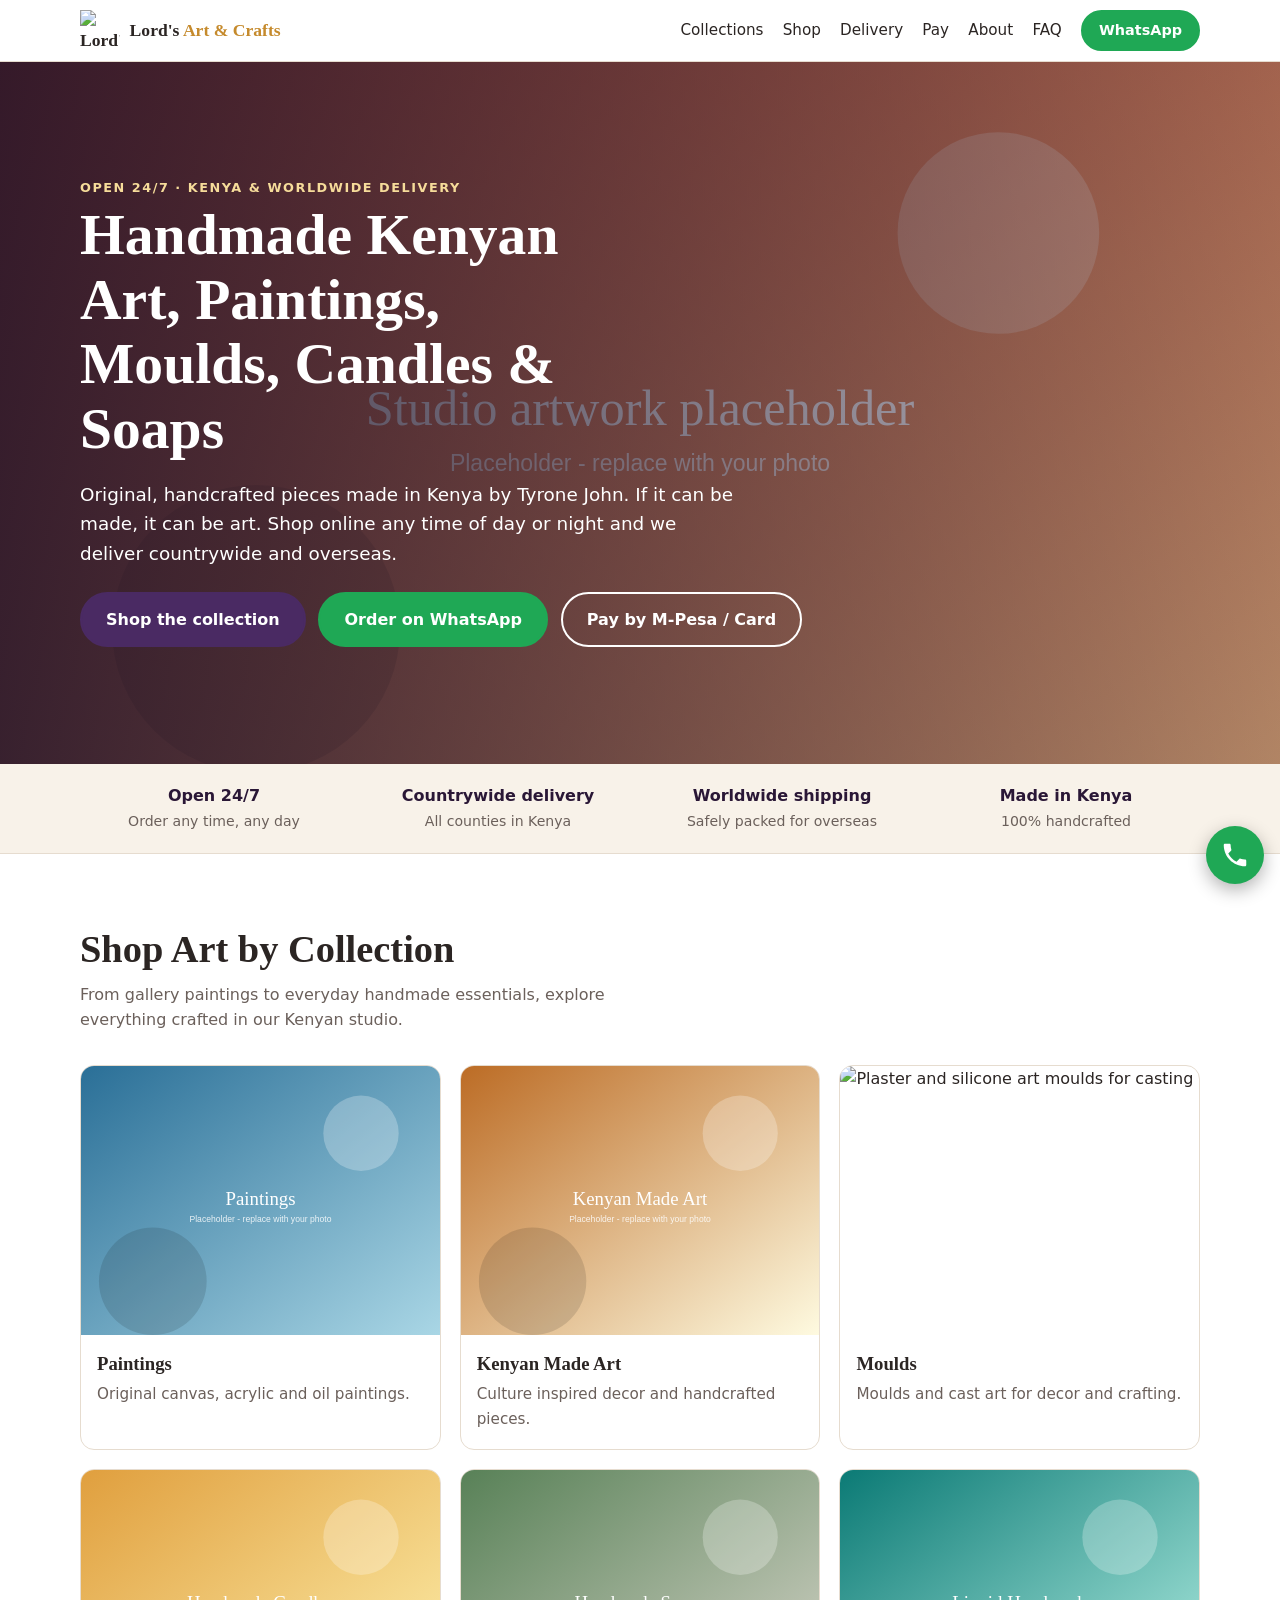
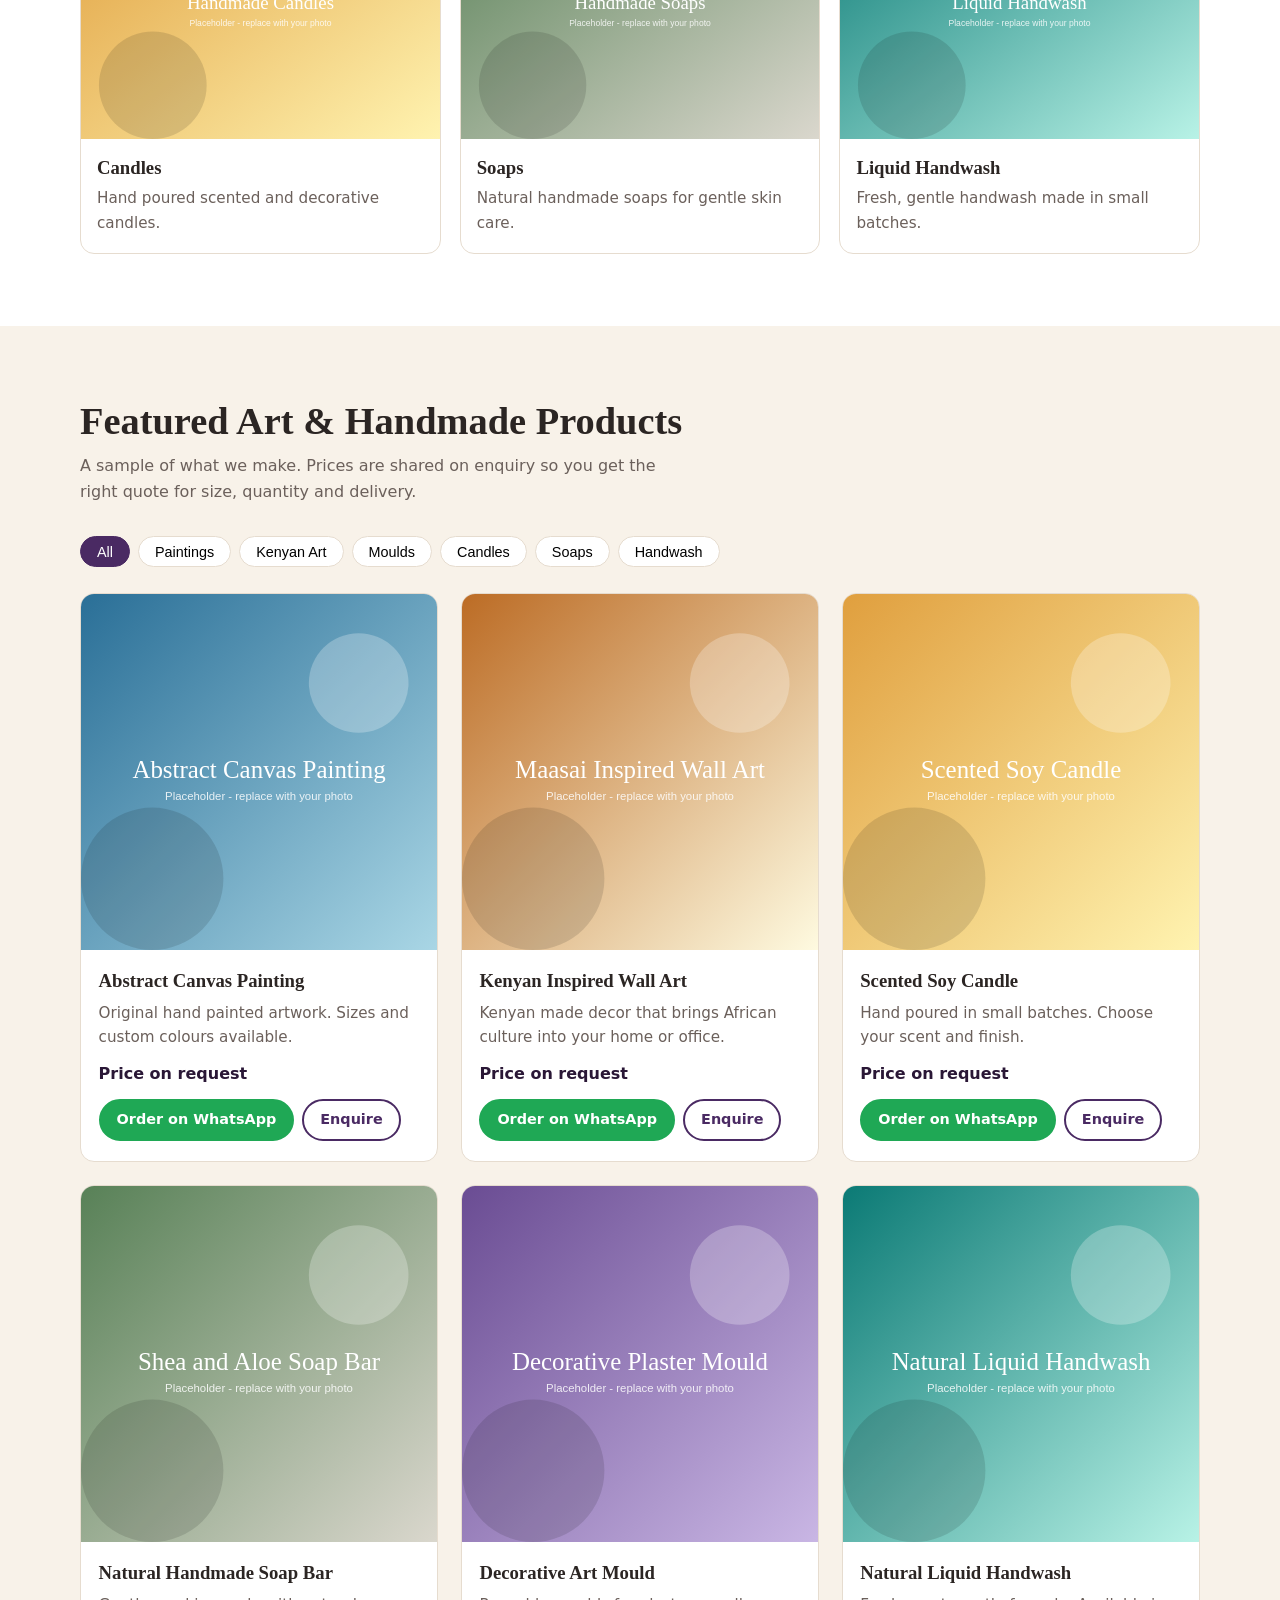
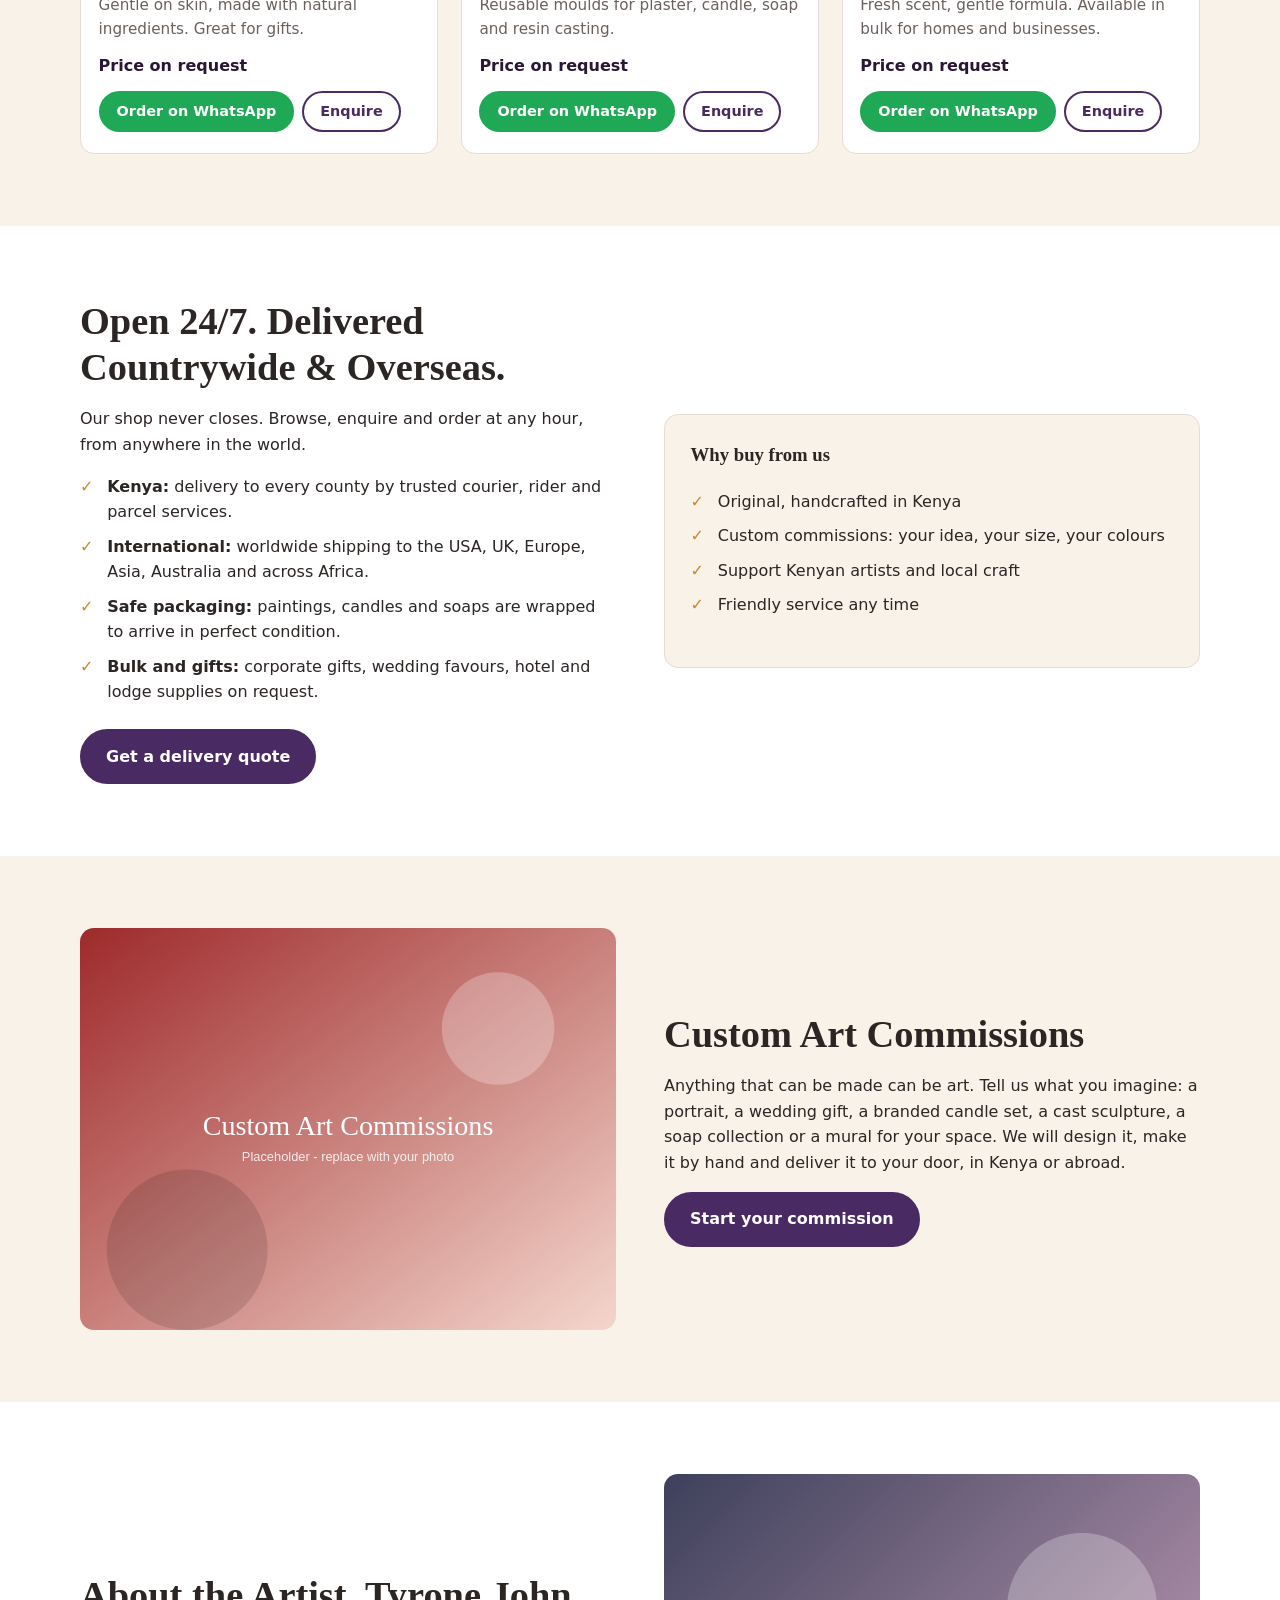
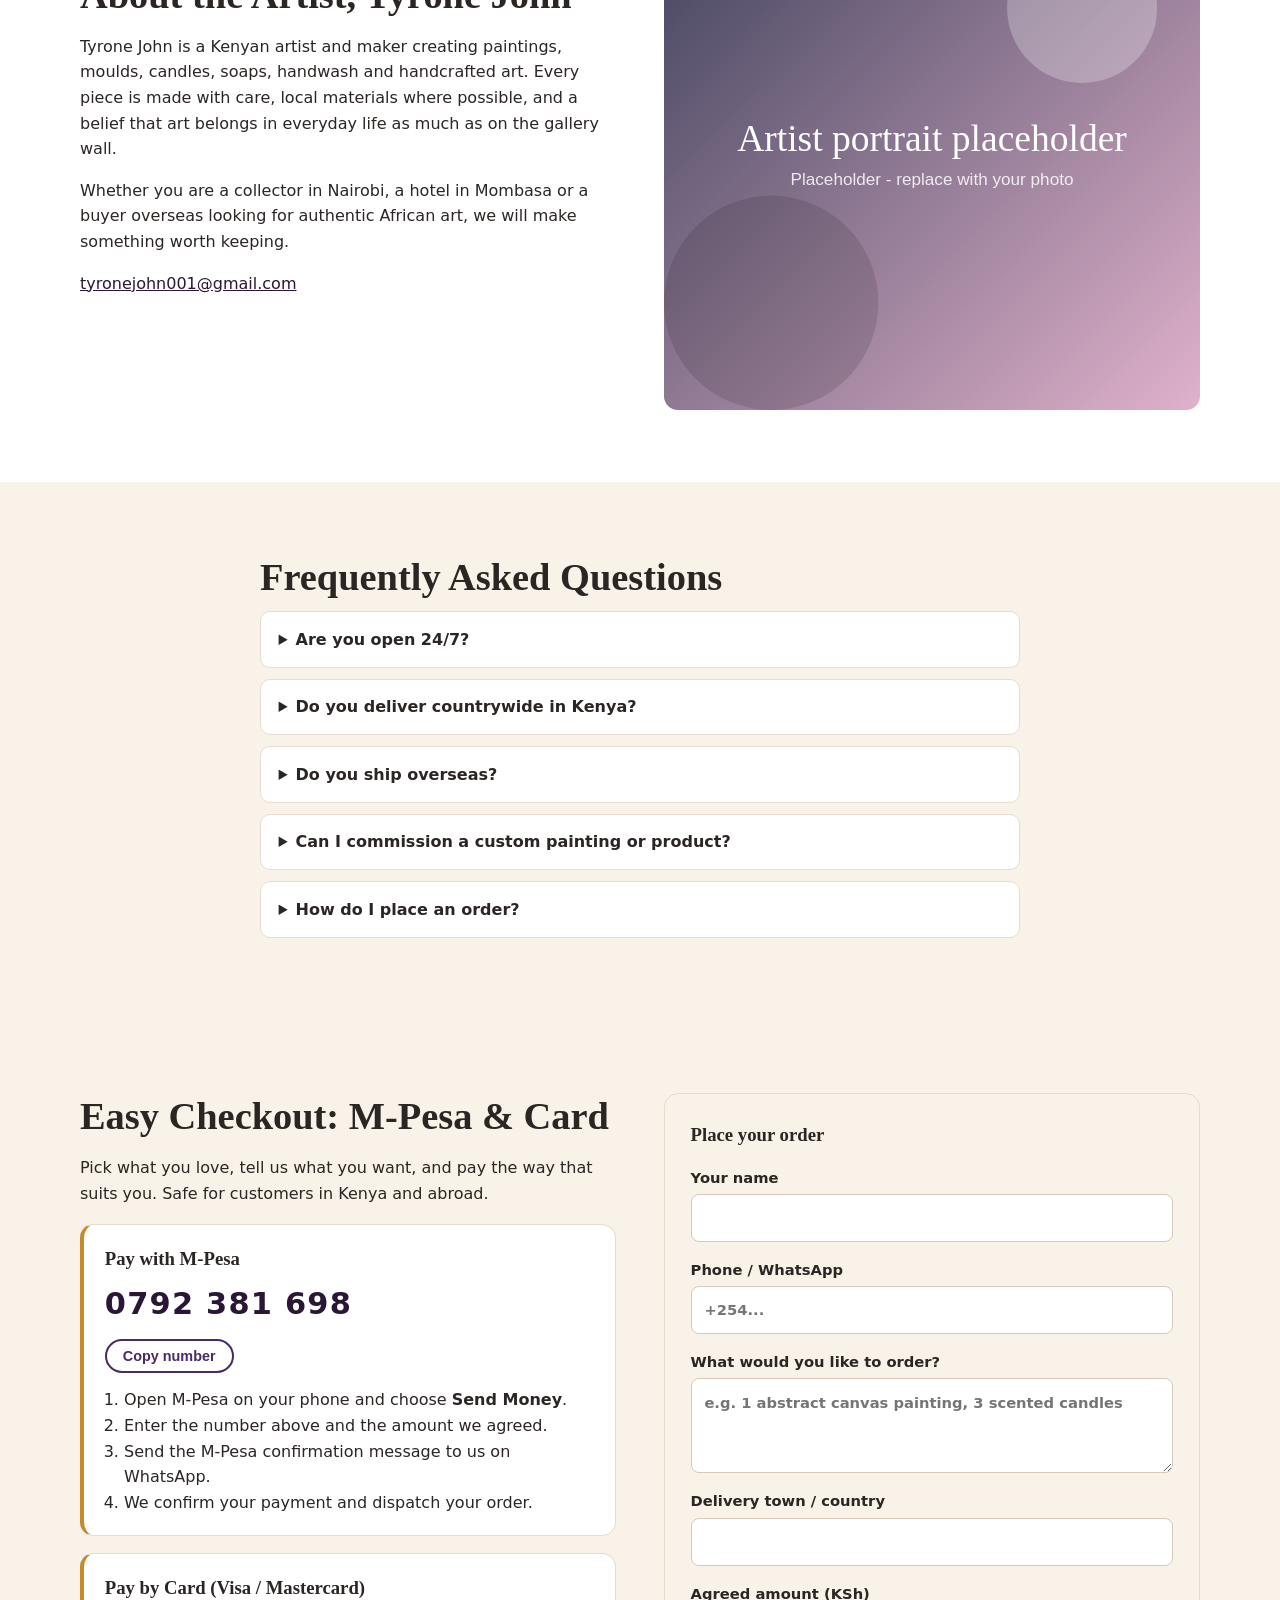
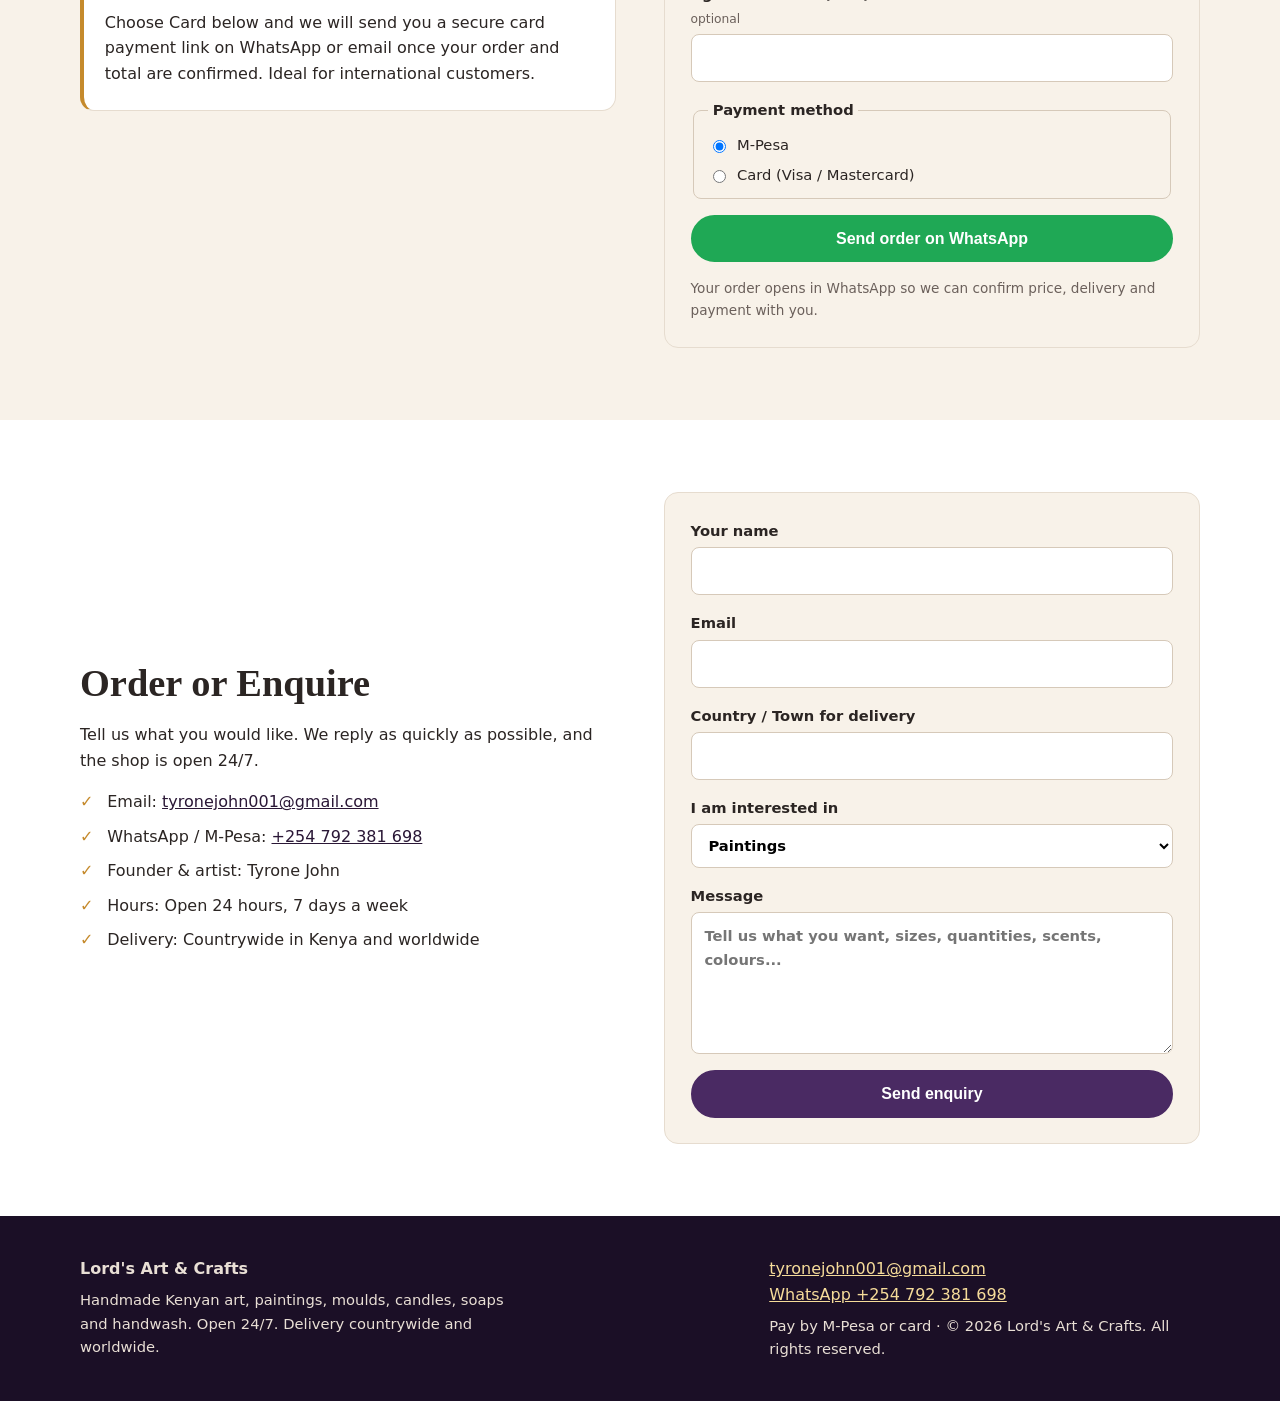
==== lords-art-crafts-website/index.html @ 04953286 "Add files via upload" ====
<!doctype html>
<html lang="en">
<head>
  <meta charset="utf-8">
  <meta name="viewport" content="width=device-width, initial-scale=1">
  <title>Handmade Kenyan Art, Paintings, Candles &amp; Soaps | Lord's Art &amp; Crafts</title>
  <meta name="description" content="Buy original paintings, moulds, handmade candles, natural soaps, liquid handwash and Kenyan made art online. Open 24/7. Pay by M-Pesa or card. Delivery countrywide in Kenya and worldwide. Order on WhatsApp.">
  <meta name="keywords" content="Lord's Art and Crafts, Lords Art Crafts Kenya, pay with M-Pesa art, Kenyan art, buy art online Kenya, handmade paintings Kenya, African art for sale, Kenyan made art, handmade candles Kenya, natural soap Kenya, handmade soap, liquid handwash, plaster moulds, silicone moulds, art gallery Nairobi, custom art commissions, handcrafted gifts, home decor Kenya, ship art worldwide, buy African paintings online, Kenyan crafts, art for sale Nairobi">
  <meta name="author" content="Tyrone John">
  <meta name="robots" content="index, follow, max-image-preview:large">
  <meta name="theme-color" content="#2a1736">
  <link rel="canonical" href="https://lordsartcrafts.netlify.app/">
  <link rel="alternate" hreflang="en" href="https://lordsartcrafts.netlify.app/">
  <link rel="alternate" hreflang="x-default" href="https://lordsartcrafts.netlify.app/">
  <link rel="icon" href="favicon.svg" type="image/svg+xml">
  <link rel="manifest" href="site.webmanifest">

  <meta property="og:type" content="website">
  <meta property="og:site_name" content="Lord's Art &amp; Crafts">
  <meta property="og:title" content="Handmade Kenyan Art, Paintings, Candles &amp; Soaps | Lord's Art &amp; Crafts">
  <meta property="og:description" content="Original paintings, moulds, candles, soaps, handwash and Kenyan made art. Open 24/7, delivering countrywide and overseas.">
  <meta property="og:url" content="https://lordsartcrafts.netlify.app/">
  <meta property="og:image" content="https://lordsartcrafts.netlify.app/images/og-image.jpg">
  <meta property="og:locale" content="en_KE">
  <meta name="twitter:card" content="summary_large_image">
  <meta name="twitter:title" content="Handmade Kenyan Art, Paintings, Candles &amp; Soaps">
  <meta name="twitter:description" content="Original paintings, moulds, candles, soaps and Kenyan made art. Open 24/7. Countrywide and worldwide delivery.">
  <meta name="twitter:image" content="https://lordsartcrafts.netlify.app/images/og-image.jpg">

  <meta name="geo.region" content="KE">
  <meta name="geo.placename" content="Kenya">

  <link rel="stylesheet" href="styles.css">
  <link rel="preload" as="image" href="images/hero.svg">

  <script type="application/ld+json">
  {
    "@context": "https://schema.org",
    "@graph": [
      {
        "@type": "Store",
        "@id": "https://lordsartcrafts.netlify.app/#store",
        "name": "Lord's Art & Crafts",
        "url": "https://lordsartcrafts.netlify.app/",
        "image": "https://lordsartcrafts.netlify.app/images/og-image.jpg",
        "description": "Handmade Kenyan art: original paintings, moulds, candles, soaps, liquid handwash and custom art. Open 24/7 with delivery across Kenya and worldwide.",
        "email": "tyronejohn001@gmail.com",
        "telephone": "+254792381698",
        "logo": "https://lordsartcrafts.netlify.app/logo-icon.svg",
        "paymentAccepted": "M-Pesa, Credit Card, Debit Card",
        "currenciesAccepted": "KES",
        "founder": { "@type": "Person", "name": "Tyrone John" },
        "areaServed": [ { "@type": "Country", "name": "Kenya" }, { "@type": "Place", "name": "Worldwide" } ],
        "address": { "@type": "PostalAddress", "addressCountry": "KE" },
        "openingHoursSpecification": {
          "@type": "OpeningHoursSpecification",
          "dayOfWeek": ["Monday","Tuesday","Wednesday","Thursday","Friday","Saturday","Sunday"],
          "opens": "00:00",
          "closes": "23:59"
        },
        "knowsAbout": ["Paintings", "Kenyan art", "Moulds", "Handmade candles", "Handmade soap", "Liquid handwash"]
      },
      {
        "@type": "WebSite",
        "@id": "https://lordsartcrafts.netlify.app/#website",
        "url": "https://lordsartcrafts.netlify.app/",
        "name": "Lord's Art & Crafts",
        "inLanguage": "en"
      },
      {
        "@type": "ItemList",
        "name": "Featured handmade art and crafts",
        "itemListElement": [
          { "@type": "ListItem", "position": 1, "item": { "@type": "Product", "name": "Abstract Canvas Painting", "image": "https://lordsartcrafts.netlify.app/images/product-1.svg", "description": "Original hand painted canvas artwork made in Kenya." } },
          { "@type": "ListItem", "position": 2, "item": { "@type": "Product", "name": "Kenyan Inspired Wall Art", "image": "https://lordsartcrafts.netlify.app/images/product-2.svg", "description": "Kenyan made decorative wall art celebrating African culture." } },
          { "@type": "ListItem", "position": 3, "item": { "@type": "Product", "name": "Scented Soy Candle", "image": "https://lordsartcrafts.netlify.app/images/product-3.svg", "description": "Hand poured scented candle in a decorative finish." } },
          { "@type": "ListItem", "position": 4, "item": { "@type": "Product", "name": "Natural Handmade Soap Bar", "image": "https://lordsartcrafts.netlify.app/images/product-4.svg", "description": "Gentle handmade soap bar made with natural ingredients." } },
          { "@type": "ListItem", "position": 5, "item": { "@type": "Product", "name": "Decorative Art Mould", "image": "https://lordsartcrafts.netlify.app/images/product-5.svg", "description": "Reusable mould for casting plaster, candles, soap and resin art." } },
          { "@type": "ListItem", "position": 6, "item": { "@type": "Product", "name": "Natural Liquid Handwash", "image": "https://lordsartcrafts.netlify.app/images/product-6.svg", "description": "Gentle handmade liquid handwash with a fresh scent." } }
        ]
      },
      {
        "@type": "FAQPage",
        "mainEntity": [
          { "@type": "Question", "name": "Are you open 24/7?", "acceptedAnswer": { "@type": "Answer", "text": "Yes. You can browse and place an order or enquiry any time of day or night, every day of the week." } },
          { "@type": "Question", "name": "Do you deliver countrywide in Kenya?", "acceptedAnswer": { "@type": "Answer", "text": "Yes. We deliver to every county in Kenya using trusted courier and bus parcel services." } },
          { "@type": "Question", "name": "Do you ship overseas?", "acceptedAnswer": { "@type": "Answer", "text": "Yes. We ship worldwide with careful packaging. Contact us with your country and we will quote shipping." } },
          { "@type": "Question", "name": "Can I commission a custom painting or custom product?", "acceptedAnswer": { "@type": "Answer", "text": "Yes. We accept custom paintings, moulds, candles, soaps and gift sets. Send us your idea through the contact form." } },
          { "@type": "Question", "name": "What payment methods do you accept?", "acceptedAnswer": { "@type": "Answer", "text": "We accept M-Pesa (send money to 0792 381 698) and Visa or Mastercard card payments through a secure payment link we send you after confirming your order." } },
          { "@type": "Question", "name": "How do I place an order?", "acceptedAnswer": { "@type": "Answer", "text": "Use the Enquire button on any product or the contact form, or email us. We confirm availability, price and delivery, then you pay and we ship." } }
        ]
      }
    ]
  }
  </script>
</head>
<body>
  <a class="skip" href="#main">Skip to content</a>

  <header class="site-header">
    <div class="wrap bar">
      <a class="brand" href="#top" aria-label="Lord's Art &amp; Crafts home">
        <img src="logo-icon.svg" width="40" height="40" alt="Lord's Art &amp; Crafts logo">
        <span>Lord's <em>Art &amp; Crafts</em></span>
      </a>
      <button class="menu-btn" id="menuBtn" aria-expanded="false" aria-controls="nav" aria-label="Toggle menu">&#9776;</button>
      <nav id="nav" class="nav" aria-label="Main">
        <a href="#collections">Collections</a>
        <a href="#shop">Shop</a>
        <a href="#delivery">Delivery</a>
        <a href="#checkout">Pay</a>
        <a href="#about">About</a>
        <a href="#faq">FAQ</a>
        <a class="btn small wa" href="https://wa.me/254792381698?text=Hello%20Lord%27s%20Art%20%26%20Crafts%2C%20I%20would%20like%20to%20place%20an%20order." target="_blank" rel="noopener">WhatsApp</a>
      </nav>
    </div>
  </header>

  <main id="main">
    <section class="hero" id="top">
      <img class="hero-img" src="images/hero.svg" width="1600" height="900" alt="Handmade Kenyan paintings, candles and soaps displayed in an art studio" fetchpriority="high">
      <div class="hero-overlay"></div>
      <div class="wrap hero-content">
        <p class="eyebrow">Open 24/7 &middot; Kenya &amp; Worldwide Delivery</p>
        <h1>Handmade Kenyan Art, Paintings, Moulds, Candles &amp; Soaps</h1>
        <p class="lead">Original, handcrafted pieces made in Kenya by Tyrone John. If it can be made, it can be art. Shop online any time of day or night and we deliver countrywide and overseas.</p>
        <div class="cta-row">
          <a class="btn" href="#shop">Shop the collection</a>
          <a class="btn wa" href="https://wa.me/254792381698?text=Hello%20Lord%27s%20Art%20%26%20Crafts%2C%20I%20would%20like%20to%20order%20or%20commission%20some%20art." target="_blank" rel="noopener">Order on WhatsApp</a>
          <a class="btn ghost" href="#checkout">Pay by M-Pesa / Card</a>
        </div>
      </div>
    </section>

    <section class="strip" aria-label="Highlights">
      <div class="wrap strip-grid">
        <div><strong>Open 24/7</strong><span>Order any time, any day</span></div>
        <div><strong>Countrywide delivery</strong><span>All counties in Kenya</span></div>
        <div><strong>Worldwide shipping</strong><span>Safely packed for overseas</span></div>
        <div><strong>Made in Kenya</strong><span>100% handcrafted</span></div>
      </div>
    </section>

    <section class="section" id="collections">
      <div class="wrap">
        <h2>Shop Art by Collection</h2>
        <p class="sub">From gallery paintings to everyday handmade essentials, explore everything crafted in our Kenyan studio.</p>
        <div class="cards">
          <a class="card" href="#shop" data-go="paintings">
            <img src="images/paintings.svg" width="800" height="600" loading="lazy" alt="Original canvas paintings and African art for sale">
            <h3>Paintings</h3><p>Original canvas, acrylic and oil paintings.</p>
          </a>
          <a class="card" href="#shop" data-go="kenyan">
            <img src="images/kenyan-art.svg" width="800" height="600" loading="lazy" alt="Kenyan made art and handcrafted decor">
            <h3>Kenyan Made Art</h3><p>Culture inspired decor and handcrafted pieces.</p>
          </a>
          <a class="card" href="#shop" data-go="moulds">
            <img src="images/moulds.svg" width="800" height="600" loading="lazy" alt="Plaster and silicone art moulds for casting">
            <h3>Moulds</h3><p>Moulds and cast art for decor and crafting.</p>
          </a>
          <a class="card" href="#shop" data-go="candles">
            <img src="images/candles.svg" width="800" height="600" loading="lazy" alt="Handmade scented candles from Kenya">
            <h3>Candles</h3><p>Hand poured scented and decorative candles.</p>
          </a>
          <a class="card" href="#shop" data-go="soaps">
            <img src="images/soaps.svg" width="800" height="600" loading="lazy" alt="Natural handmade soap bars">
            <h3>Soaps</h3><p>Natural handmade soaps for gentle skin care.</p>
          </a>
          <a class="card" href="#shop" data-go="handwash">
            <img src="images/handwash.svg" width="800" height="600" loading="lazy" alt="Handmade liquid handwash in pump bottles">
            <h3>Liquid Handwash</h3><p>Fresh, gentle handwash made in small batches.</p>
          </a>
        </div>
      </div>
    </section>

    <section class="section alt" id="shop">
      <div class="wrap">
        <h2>Featured Art &amp; Handmade Products</h2>
        <p class="sub">A sample of what we make. Prices are shared on enquiry so you get the right quote for size, quantity and delivery.</p>
        <div class="filters" role="group" aria-label="Filter products">
          <button class="chip active" data-filter="all">All</button>
          <button class="chip" data-filter="paintings">Paintings</button>
          <button class="chip" data-filter="kenyan">Kenyan Art</button>
          <button class="chip" data-filter="moulds">Moulds</button>
          <button class="chip" data-filter="candles">Candles</button>
          <button class="chip" data-filter="soaps">Soaps</button>
          <button class="chip" data-filter="handwash">Handwash</button>
        </div>
        <div class="products" id="products">
          <article class="product" data-cat="paintings">
            <img src="images/product-1.svg" width="800" height="800" loading="lazy" alt="Abstract canvas painting handmade in Kenya">
            <div class="pbody"><h3>Abstract Canvas Painting</h3><p>Original hand painted artwork. Sizes and custom colours available.</p><span class="price">Price on request</span>
            <div class="actions"><a class="btn small wa" href="https://wa.me/254792381698?text=Hello%20Lord%27s%20Art%20%26%20Crafts%2C%20I%20would%20like%20to%20order%3A%20Abstract%20Canvas%20Painting.%20Please%20share%20price%20and%20delivery%20details." target="_blank" rel="noopener">Order on WhatsApp</a>
            <a class="btn small outline" href="#contact" data-product="Abstract Canvas Painting">Enquire</a></div></div>
          </article>
          <article class="product" data-cat="kenyan">
            <img src="images/product-2.svg" width="800" height="800" loading="lazy" alt="Kenyan inspired wall art celebrating African culture">
            <div class="pbody"><h3>Kenyan Inspired Wall Art</h3><p>Kenyan made decor that brings African culture into your home or office.</p><span class="price">Price on request</span>
            <div class="actions"><a class="btn small wa" href="https://wa.me/254792381698?text=Hello%20Lord%27s%20Art%20%26%20Crafts%2C%20I%20would%20like%20to%20order%3A%20Kenyan%20Inspired%20Wall%20Art.%20Please%20share%20price%20and%20delivery%20details." target="_blank" rel="noopener">Order on WhatsApp</a>
            <a class="btn small outline" href="#contact" data-product="Kenyan Inspired Wall Art">Enquire</a></div></div>
          </article>
          <article class="product" data-cat="candles">
            <img src="images/product-3.svg" width="800" height="800" loading="lazy" alt="Scented handmade soy candle">
            <div class="pbody"><h3>Scented Soy Candle</h3><p>Hand poured in small batches. Choose your scent and finish.</p><span class="price">Price on request</span>
            <div class="actions"><a class="btn small wa" href="https://wa.me/254792381698?text=Hello%20Lord%27s%20Art%20%26%20Crafts%2C%20I%20would%20like%20to%20order%3A%20Scented%20Soy%20Candle.%20Please%20share%20price%20and%20delivery%20details." target="_blank" rel="noopener">Order on WhatsApp</a>
            <a class="btn small outline" href="#contact" data-product="Scented Soy Candle">Enquire</a></div></div>
          </article>
          <article class="product" data-cat="soaps">
            <img src="images/product-4.svg" width="800" height="800" loading="lazy" alt="Natural shea and aloe handmade soap bar">
            <div class="pbody"><h3>Natural Handmade Soap Bar</h3><p>Gentle on skin, made with natural ingredients. Great for gifts.</p><span class="price">Price on request</span>
            <div class="actions"><a class="btn small wa" href="https://wa.me/254792381698?text=Hello%20Lord%27s%20Art%20%26%20Crafts%2C%20I%20would%20like%20to%20order%3A%20Natural%20Handmade%20Soap%20Bar.%20Please%20share%20price%20and%20delivery%20details." target="_blank" rel="noopener">Order on WhatsApp</a>
            <a class="btn small outline" href="#contact" data-product="Natural Handmade Soap Bar">Enquire</a></div></div>
          </article>
          <article class="product" data-cat="moulds">
            <img src="images/product-5.svg" width="800" height="800" loading="lazy" alt="Decorative art mould for plaster, candles and soap">
            <div class="pbody"><h3>Decorative Art Mould</h3><p>Reusable moulds for plaster, candle, soap and resin casting.</p><span class="price">Price on request</span>
            <div class="actions"><a class="btn small wa" href="https://wa.me/254792381698?text=Hello%20Lord%27s%20Art%20%26%20Crafts%2C%20I%20would%20like%20to%20order%3A%20Decorative%20Art%20Mould.%20Please%20share%20price%20and%20delivery%20details." target="_blank" rel="noopener">Order on WhatsApp</a>
            <a class="btn small outline" href="#contact" data-product="Decorative Art Mould">Enquire</a></div></div>
          </article>
          <article class="product" data-cat="handwash">
            <img src="images/product-6.svg" width="800" height="800" loading="lazy" alt="Natural liquid handwash bottle">
            <div class="pbody"><h3>Natural Liquid Handwash</h3><p>Fresh scent, gentle formula. Available in bulk for homes and businesses.</p><span class="price">Price on request</span>
            <div class="actions"><a class="btn small wa" href="https://wa.me/254792381698?text=Hello%20Lord%27s%20Art%20%26%20Crafts%2C%20I%20would%20like%20to%20order%3A%20Natural%20Liquid%20Handwash.%20Please%20share%20price%20and%20delivery%20details." target="_blank" rel="noopener">Order on WhatsApp</a>
            <a class="btn small outline" href="#contact" data-product="Natural Liquid Handwash">Enquire</a></div></div>
          </article>
        </div>
      </div>
    </section>

    <section class="section" id="delivery">
      <div class="wrap two">
        <div>
          <h2>Open 24/7. Delivered Countrywide &amp; Overseas.</h2>
          <p>Our shop never closes. Browse, enquire and order at any hour, from anywhere in the world.</p>
          <ul class="ticks">
            <li><strong>Kenya:</strong> delivery to every county by trusted courier, rider and parcel services.</li>
            <li><strong>International:</strong> worldwide shipping to the USA, UK, Europe, Asia, Australia and across Africa.</li>
            <li><strong>Safe packaging:</strong> paintings, candles and soaps are wrapped to arrive in perfect condition.</li>
            <li><strong>Bulk and gifts:</strong> corporate gifts, wedding favours, hotel and lodge supplies on request.</li>
          </ul>
          <a class="btn" href="#contact">Get a delivery quote</a>
        </div>
        <div class="panel">
          <h3>Why buy from us</h3>
          <ul class="ticks">
            <li>Original, handcrafted in Kenya</li>
            <li>Custom commissions: your idea, your size, your colours</li>
            <li>Support Kenyan artists and local craft</li>
            <li>Friendly service any time</li>
          </ul>
        </div>
      </div>
    </section>

    <section class="section alt" id="custom">
      <div class="wrap two">
        <img class="rounded" src="images/custom.svg" width="800" height="600" loading="lazy" alt="Custom art commission being painted in a Kenyan art studio">
        <div>
          <h2>Custom Art Commissions</h2>
          <p>Anything that can be made can be art. Tell us what you imagine: a portrait, a wedding gift, a branded candle set, a cast sculpture, a soap collection or a mural for your space. We will design it, make it by hand and deliver it to your door, in Kenya or abroad.</p>
          <a class="btn" href="#contact">Start your commission</a>
        </div>
      </div>
    </section>

    <section class="section" id="about">
      <div class="wrap two">
        <div>
          <h2>About the Artist, Tyrone John</h2>
          <p>Tyrone John is a Kenyan artist and maker creating paintings, moulds, candles, soaps, handwash and handcrafted art. Every piece is made with care, local materials where possible, and a belief that art belongs in everyday life as much as on the gallery wall.</p>
          <p>Whether you are a collector in Nairobi, a hotel in Mombasa or a buyer overseas looking for authentic African art, we will make something worth keeping.</p>
          <p><a href="mailto:tyronejohn001@gmail.com">tyronejohn001@gmail.com</a></p>
        </div>
        <img class="rounded" src="images/about.svg" width="800" height="800" loading="lazy" alt="Kenyan artist Tyrone John in his art studio">
      </div>
    </section>

    <section class="section alt" id="faq">
      <div class="wrap narrow">
        <h2>Frequently Asked Questions</h2>
        <details><summary>Are you open 24/7?</summary><p>Yes. You can browse and send an order or enquiry any time of day or night, every day of the week.</p></details>
        <details><summary>Do you deliver countrywide in Kenya?</summary><p>Yes, we deliver to every county in Kenya using trusted courier and parcel services.</p></details>
        <details><summary>Do you ship overseas?</summary><p>Yes, we ship worldwide with careful packaging. Send us your country and we will quote shipping.</p></details>
        <details><summary>Can I commission a custom painting or product?</summary><p>Absolutely. We accept custom paintings, moulds, candles, soaps and gift sets. Share your idea through the contact form.</p></details>
        <details><summary>How do I place an order?</summary><p>Tap Enquire on any product or use the contact form or email. We confirm availability, price and delivery, then you pay and we ship.</p></details>
      </div>
    </section>

    <section class="section alt" id="checkout">
      <div class="wrap two top">
        <div>
          <h2>Easy Checkout: M-Pesa &amp; Card</h2>
          <p>Pick what you love, tell us what you want, and pay the way that suits you. Safe for customers in Kenya and abroad.</p>
          <div class="pay-box">
            <h3>Pay with M-Pesa</h3>
            <p class="num" id="mpesaNum">0792 381 698</p>
            <button type="button" class="btn small outline" id="copyNum" data-num="0792381698">Copy number</button>
            <ol>
              <li>Open M-Pesa on your phone and choose <strong>Send Money</strong>.</li>
              <li>Enter the number above and the amount we agreed.</li>
              <li>Send the M-Pesa confirmation message to us on WhatsApp.</li>
              <li>We confirm your payment and dispatch your order.</li>
            </ol>
          </div>
          <div class="pay-box">
            <h3>Pay by Card (Visa / Mastercard)</h3>
            <p>Choose Card below and we will send you a secure card payment link on WhatsApp or email once your order and total are confirmed. Ideal for international customers.</p>
          </div>
        </div>
        <form id="checkoutForm" class="form" novalidate>
          <h3>Place your order</h3>
          <label>Your name<input type="text" id="co-name" required autocomplete="name"></label>
          <label>Phone / WhatsApp<input type="tel" id="co-phone" autocomplete="tel" placeholder="+254..."></label>
          <label>What would you like to order?<textarea id="co-items" rows="3" required placeholder="e.g. 1 abstract canvas painting, 3 scented candles"></textarea></label>
          <label>Delivery town / country<input type="text" id="co-loc" required></label>
          <label>Agreed amount (KSh) <small>optional</small><input type="number" id="co-amt" min="0" inputmode="numeric"></label>
          <fieldset>
            <legend>Payment method</legend>
            <label class="radio"><input type="radio" name="pay" value="M-Pesa" checked> M-Pesa</label>
            <label class="radio"><input type="radio" name="pay" value="Card (Visa/Mastercard)"> Card (Visa / Mastercard)</label>
          </fieldset>
          <button class="btn wa" type="submit">Send order on WhatsApp</button>
          <p class="note">Your order opens in WhatsApp so we can confirm price, delivery and payment with you.</p>
        </form>
      </div>
    </section>

    <section class="section" id="contact">
      <div class="wrap two">
        <div>
          <h2>Order or Enquire</h2>
          <p>Tell us what you would like. We reply as quickly as possible, and the shop is open 24/7.</p>
          <ul class="ticks">
            <li>Email: <a href="mailto:tyronejohn001@gmail.com">tyronejohn001@gmail.com</a></li>
            <li>WhatsApp / M-Pesa: <a href="https://wa.me/254792381698?text=Hello%20Lord%27s%20Art%20%26%20Crafts" target="_blank" rel="noopener">+254 792 381 698</a></li>
            <li>Founder &amp; artist: Tyrone John</li>
            <li>Hours: Open 24 hours, 7 days a week</li>
            <li>Delivery: Countrywide in Kenya and worldwide</li>
          </ul>
        </div>
        <form name="contact" method="POST" action="/thank-you.html" data-netlify="true" netlify-honeypot="bot-field" class="form">
          <input type="hidden" name="form-name" value="contact">
          <p class="hidden"><label>Do not fill this out: <input name="bot-field"></label></p>
          <label>Your name<input type="text" name="name" required autocomplete="name"></label>
          <label>Email<input type="email" name="email" required autocomplete="email"></label>
          <label>Country / Town for delivery<input type="text" name="location" autocomplete="country-name"></label>
          <label>I am interested in
            <select name="interest" id="interest">
              <option>Paintings</option>
              <option>Kenyan Made Art</option>
              <option>Moulds</option>
              <option>Candles</option>
              <option>Soaps</option>
              <option>Liquid Handwash</option>
              <option>Custom commission</option>
              <option>Bulk / wholesale order</option>
            </select>
          </label>
          <label>Message<textarea name="message" id="message" rows="5" required placeholder="Tell us what you want, sizes, quantities, scents, colours..."></textarea></label>
          <button class="btn" type="submit">Send enquiry</button>
        </form>
      </div>
    </section>
  </main>

  <footer class="site-footer">
    <div class="wrap foot">
      <div>
        <strong>Lord's Art &amp; Crafts</strong>
        <p>Handmade Kenyan art, paintings, moulds, candles, soaps and handwash. Open 24/7. Delivery countrywide and worldwide.</p>
      </div>
      <div>
        <a href="mailto:tyronejohn001@gmail.com">tyronejohn001@gmail.com</a><br><a href="https://wa.me/254792381698?text=Hello%20Lord%27s%20Art%20%26%20Crafts" target="_blank" rel="noopener">WhatsApp +254 792 381 698</a>
        <p>Pay by M-Pesa or card &middot; &copy; <span id="year">2026</span> Lord's Art &amp; Crafts. All rights reserved.</p>
      </div>
    </div>
  </footer>

  <a class="wa-float" href="https://wa.me/254792381698?text=Hello%20Lord%27s%20Art%20%26%20Crafts%2C%20I%20need%20help%20with%20an%20order." target="_blank" rel="noopener" aria-label="Chat with us on WhatsApp">
    <svg viewBox="0 0 24 24" width="30" height="30" aria-hidden="true"><path fill="#fff" d="M6.62 10.79c1.44 2.83 3.76 5.14 6.59 6.59l2.2-2.2c.27-.27.67-.36 1.02-.24 1.12.37 2.33.57 3.57.57.55 0 1 .45 1 1V20c0 .55-.45 1-1 1-9.39 0-17-7.61-17-17 0-.55.45-1 1-1h3.5c.55 0 1 .45 1 1 0 1.25.2 2.45.57 3.57.11.35.03.74-.25 1.02l-2.2 2.2z"/></svg>
  </a>

  <script src="script.js" defer></script>
</body>
</html>
---- lords-art-crafts-website/styles.css ----
:root{
  --clay:#4a2a63; --clay-dark:#2a1736; --gold:#c58a2c; --sand:#f8f2e9; --ink:#2b2523; --muted:#6b605b;
  --white:#fff; --line:#e6dccf; --radius:14px;
  --serif:Georgia,"Times New Roman",serif; --sans:system-ui,-apple-system,"Segoe UI",Roboto,Arial,sans-serif;
}
*{box-sizing:border-box}
html{scroll-behavior:smooth}
body{margin:0;font-family:var(--sans);color:var(--ink);background:var(--white);line-height:1.6}
img{max-width:100%;height:auto;display:block}
a{color:var(--clay-dark)}
.wrap{width:min(1120px,100% - 2rem);margin-inline:auto}
.narrow{width:min(760px,100% - 2rem)}
.hidden{display:none}
.skip{position:absolute;left:-999px;top:0;background:var(--ink);color:#fff;padding:.5rem 1rem;z-index:100}
.skip:focus{left:0}

.site-header{position:sticky;top:0;z-index:50;background:rgba(255,255,255,.95);backdrop-filter:blur(6px);border-bottom:1px solid var(--line)}
.bar{display:flex;align-items:center;justify-content:space-between;padding:.6rem 0}
.brand{display:flex;align-items:center;gap:.6rem;text-decoration:none;color:var(--ink);font-family:var(--serif);font-weight:700;font-size:1.1rem}
.brand em{font-style:normal;color:var(--gold)}
.nav{display:flex;align-items:center;gap:1.2rem}
.nav a{text-decoration:none;color:var(--ink);font-size:.95rem}
.nav a:hover{color:var(--clay)}
.menu-btn{display:none;background:none;border:1px solid var(--line);border-radius:8px;font-size:1.4rem;padding:.2rem .6rem;cursor:pointer}

.btn{display:inline-block;background:var(--clay);color:#fff!important;text-decoration:none;border:2px solid var(--clay);padding:.8rem 1.5rem;border-radius:999px;font-weight:600;cursor:pointer;font-size:1rem;transition:.2s}
.btn:hover{background:var(--clay-dark);border-color:var(--clay-dark)}
.btn.small{padding:.45rem 1rem;font-size:.9rem}
.btn.ghost{background:transparent;border-color:#fff}
.btn.ghost:hover{background:#fff;color:var(--clay-dark)!important}

.hero{position:relative;min-height:78vh;display:flex;align-items:center;color:#fff;overflow:hidden}
.hero-img{position:absolute;inset:0;width:100%;height:100%;object-fit:cover}
.hero-overlay{position:absolute;inset:0;background:linear-gradient(90deg,rgba(27,15,38,.85),rgba(27,15,38,.3))}
.hero-content{position:relative;padding:4rem 0}
.hero h1{font-family:var(--serif);font-size:clamp(2rem,5vw,3.6rem);line-height:1.12;margin:.3rem 0 1rem;max-width:18ch}
.lead{font-size:1.15rem;max-width:56ch}
.eyebrow{text-transform:uppercase;letter-spacing:.12em;font-size:.8rem;font-weight:700;color:#f6dc9a;margin:0}
.cta-row{display:flex;gap:.8rem;flex-wrap:wrap;margin-top:1.5rem}

.strip{background:var(--sand);border-bottom:1px solid var(--line)}
.strip-grid{display:grid;grid-template-columns:repeat(4,1fr);gap:1rem;padding:1.2rem 0;text-align:center}
.strip strong{display:block;color:var(--clay-dark)}
.strip span{font-size:.88rem;color:var(--muted)}

.section{padding:4.5rem 0}
.section.alt{background:var(--sand)}
h2{font-family:var(--serif);font-size:clamp(1.6rem,3.4vw,2.4rem);line-height:1.2;margin:0 0 .6rem}
.sub{color:var(--muted);max-width:60ch;margin:0 0 2rem}

.cards{display:grid;grid-template-columns:repeat(3,1fr);gap:1.2rem}
.card{background:#fff;border:1px solid var(--line);border-radius:var(--radius);overflow:hidden;text-decoration:none;color:var(--ink);transition:.2s}
.card:hover{transform:translateY(-4px);box-shadow:0 12px 28px rgba(0,0,0,.1)}
.card img{width:100%;aspect-ratio:4/3;object-fit:cover}
.card h3{margin:.9rem 1rem .2rem;font-family:var(--serif)}
.card p{margin:0 1rem 1.1rem;color:var(--muted);font-size:.95rem}

.filters{display:flex;flex-wrap:wrap;gap:.5rem;margin-bottom:1.6rem}
.chip{border:1px solid var(--line);background:#fff;padding:.4rem 1rem;border-radius:999px;cursor:pointer;font-size:.9rem}
.chip.active,.chip:hover{background:var(--clay);color:#fff;border-color:var(--clay)}
.products{display:grid;grid-template-columns:repeat(3,1fr);gap:1.4rem}
.product{background:#fff;border-radius:var(--radius);overflow:hidden;border:1px solid var(--line)}
.product.is-hidden{display:none}
.product img{width:100%;aspect-ratio:1/1;object-fit:cover}
.pbody{padding:1rem 1.1rem 1.3rem}
.pbody h3{margin:0 0 .3rem;font-family:var(--serif)}
.pbody p{margin:0 0 .7rem;color:var(--muted);font-size:.95rem}
.price{display:block;font-weight:700;margin-bottom:.8rem;color:var(--clay-dark)}

.two{display:grid;grid-template-columns:1fr 1fr;gap:3rem;align-items:center}
.rounded{border-radius:var(--radius);width:100%}
.ticks{list-style:none;padding:0;margin:1rem 0 1.5rem}
.ticks li{padding-left:1.7rem;position:relative;margin:.55rem 0}
.ticks li::before{content:"\2713";position:absolute;left:0;color:var(--gold);font-weight:700}
.panel{background:var(--sand);border:1px solid var(--line);border-radius:var(--radius);padding:1.6rem}
.panel h3{margin-top:0;font-family:var(--serif)}

details{background:#fff;border:1px solid var(--line);border-radius:10px;padding:.9rem 1.1rem;margin:.7rem 0}
summary{cursor:pointer;font-weight:600}
details p{margin:.6rem 0 0;color:var(--muted)}

.form{display:grid;gap:1rem;background:var(--sand);border:1px solid var(--line);padding:1.6rem;border-radius:var(--radius)}
.form label{display:grid;gap:.3rem;font-weight:600;font-size:.92rem}
.form input,.form select,.form textarea{font:inherit;padding:.7rem .8rem;border:1px solid #d6c9b9;border-radius:8px;background:#fff}
.form input:focus,.form select:focus,.form textarea:focus{outline:2px solid var(--clay);border-color:var(--clay)}

.site-footer{background:#1b0f26;color:#e9dfd5;padding:2.5rem 0}
.site-footer a{color:#f6dc9a}
.foot{display:flex;justify-content:space-between;gap:2rem;flex-wrap:wrap}
.foot p{margin:.4rem 0 0;max-width:46ch;font-size:.92rem}

@media (max-width:860px){
  .menu-btn{display:block}
  .nav{display:none;position:absolute;left:0;right:0;top:100%;background:#fff;flex-direction:column;align-items:flex-start;padding:1rem;border-bottom:1px solid var(--line)}
  .nav.open{display:flex}
  .strip-grid{grid-template-columns:repeat(2,1fr)}
  .cards,.products{grid-template-columns:repeat(2,1fr)}
  .two{grid-template-columns:1fr;gap:1.8rem}
}
@media (max-width:540px){
  .cards,.products{grid-template-columns:1fr}
  .section{padding:3rem 0}
}
@media (prefers-reduced-motion:reduce){html{scroll-behavior:auto}.card,.btn{transition:none}}

/* WhatsApp, checkout, payments */
.btn.wa{background:#1fa855;border-color:#1fa855}
.btn.wa:hover{background:#178a45;border-color:#178a45}
.btn.outline{background:transparent;color:var(--clay)!important;border-color:var(--clay)}
.btn.outline:hover{background:var(--clay);color:#fff!important}
.actions{display:flex;gap:.5rem;flex-wrap:wrap}
.two.top{align-items:start}
.pay-box{background:#fff;border:1px solid var(--line);border-left:4px solid var(--gold);border-radius:var(--radius);padding:1.2rem 1.3rem;margin:1.1rem 0}
.pay-box h3{margin:0 0 .4rem;font-family:var(--serif)}
.pay-box p{margin:.3rem 0}
.pay-box .num{font-size:1.9rem;font-weight:800;letter-spacing:.04em;color:var(--clay-dark);margin:.2rem 0 .6rem}
.pay-box ol{padding-left:1.2rem;margin:.9rem 0 0}
.form h3{margin:0;font-family:var(--serif)}
.form fieldset{border:1px solid #d6c9b9;border-radius:8px;padding:.7rem .9rem;display:grid;gap:.4rem}
.form legend{font-weight:600;font-size:.92rem;padding:0 .3rem}
.form .radio{display:flex;align-items:center;gap:.5rem;font-weight:500}
.form .radio input{width:auto}
.form small{font-weight:400;color:var(--muted)}
.note{margin:0;font-size:.85rem;color:var(--muted)}
.wa-float{position:fixed;right:1rem;bottom:1rem;z-index:60;width:58px;height:58px;border-radius:50%;background:#1fa855;display:grid;place-items:center;box-shadow:0 6px 18px rgba(0,0,0,.3)}
.wa-float:hover{background:#178a45}
@media (max-width:860px){.nav .btn.small{width:100%;text-align:center}}
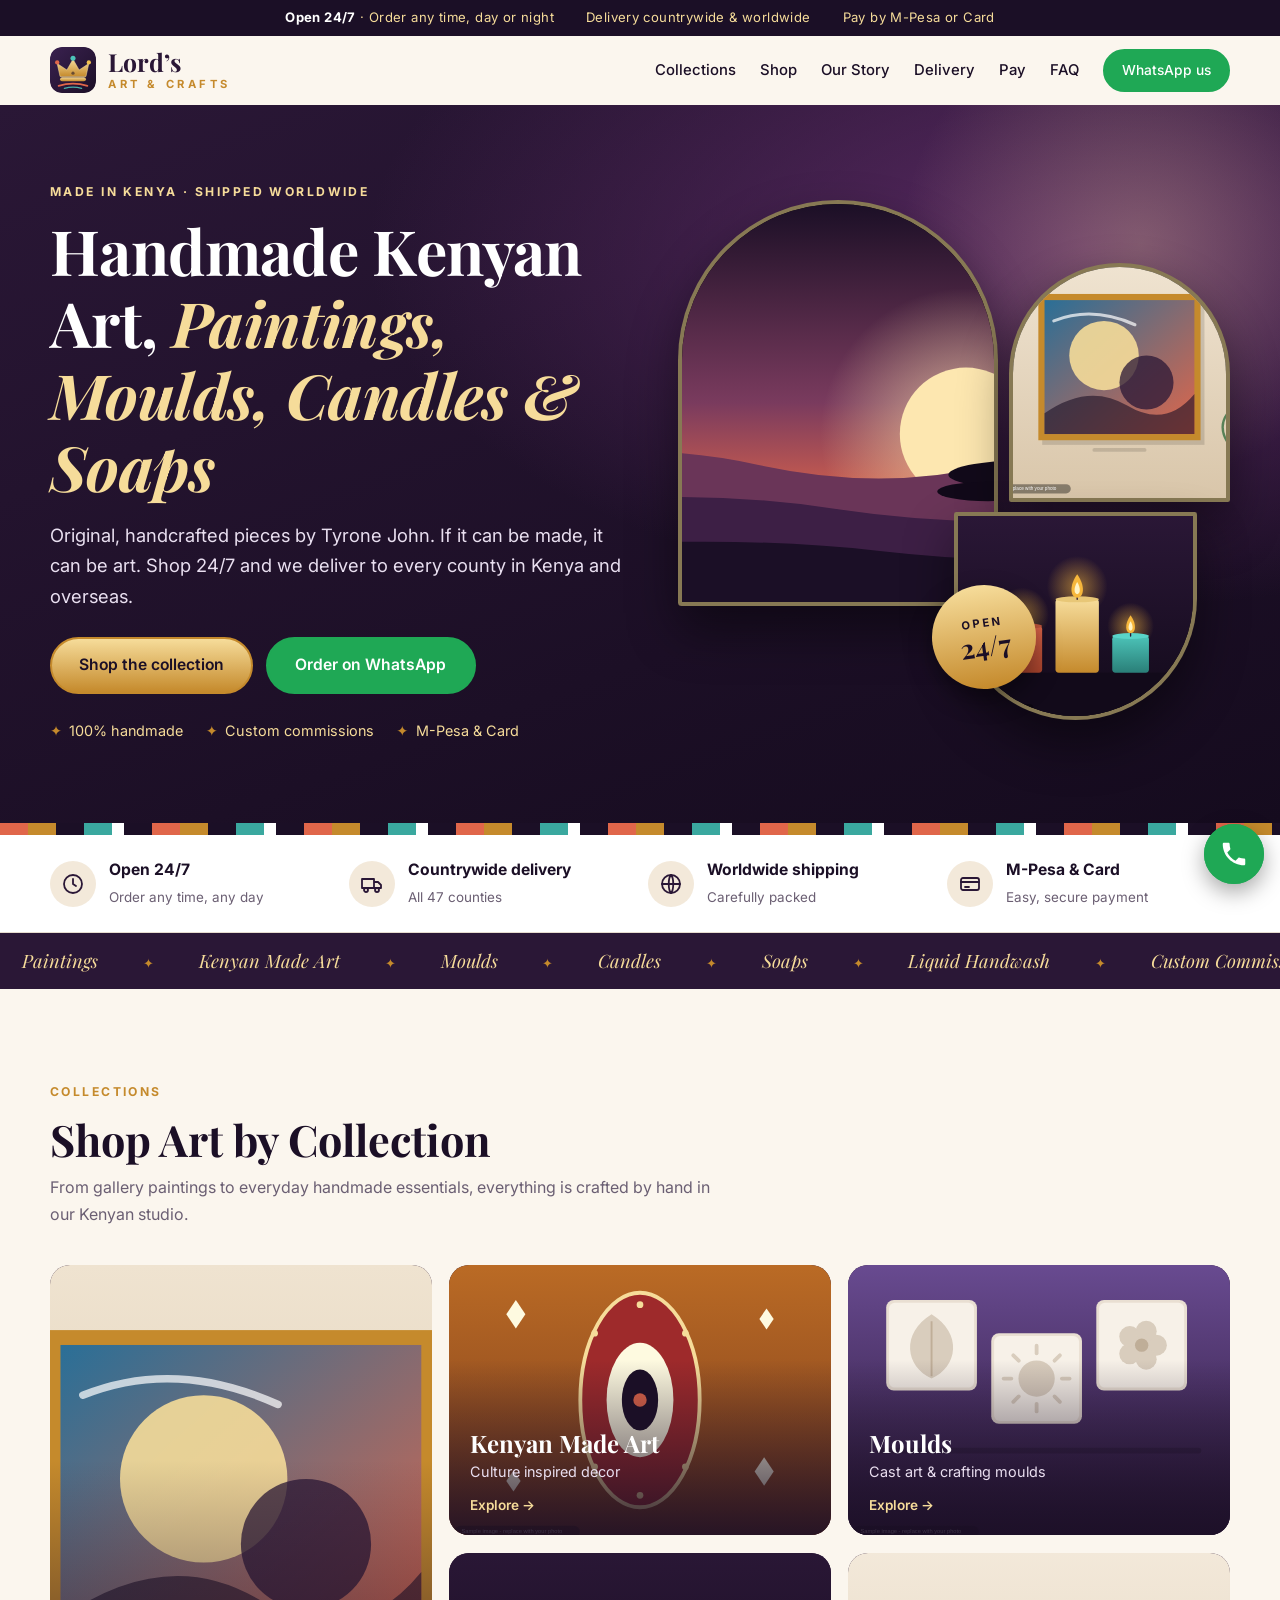
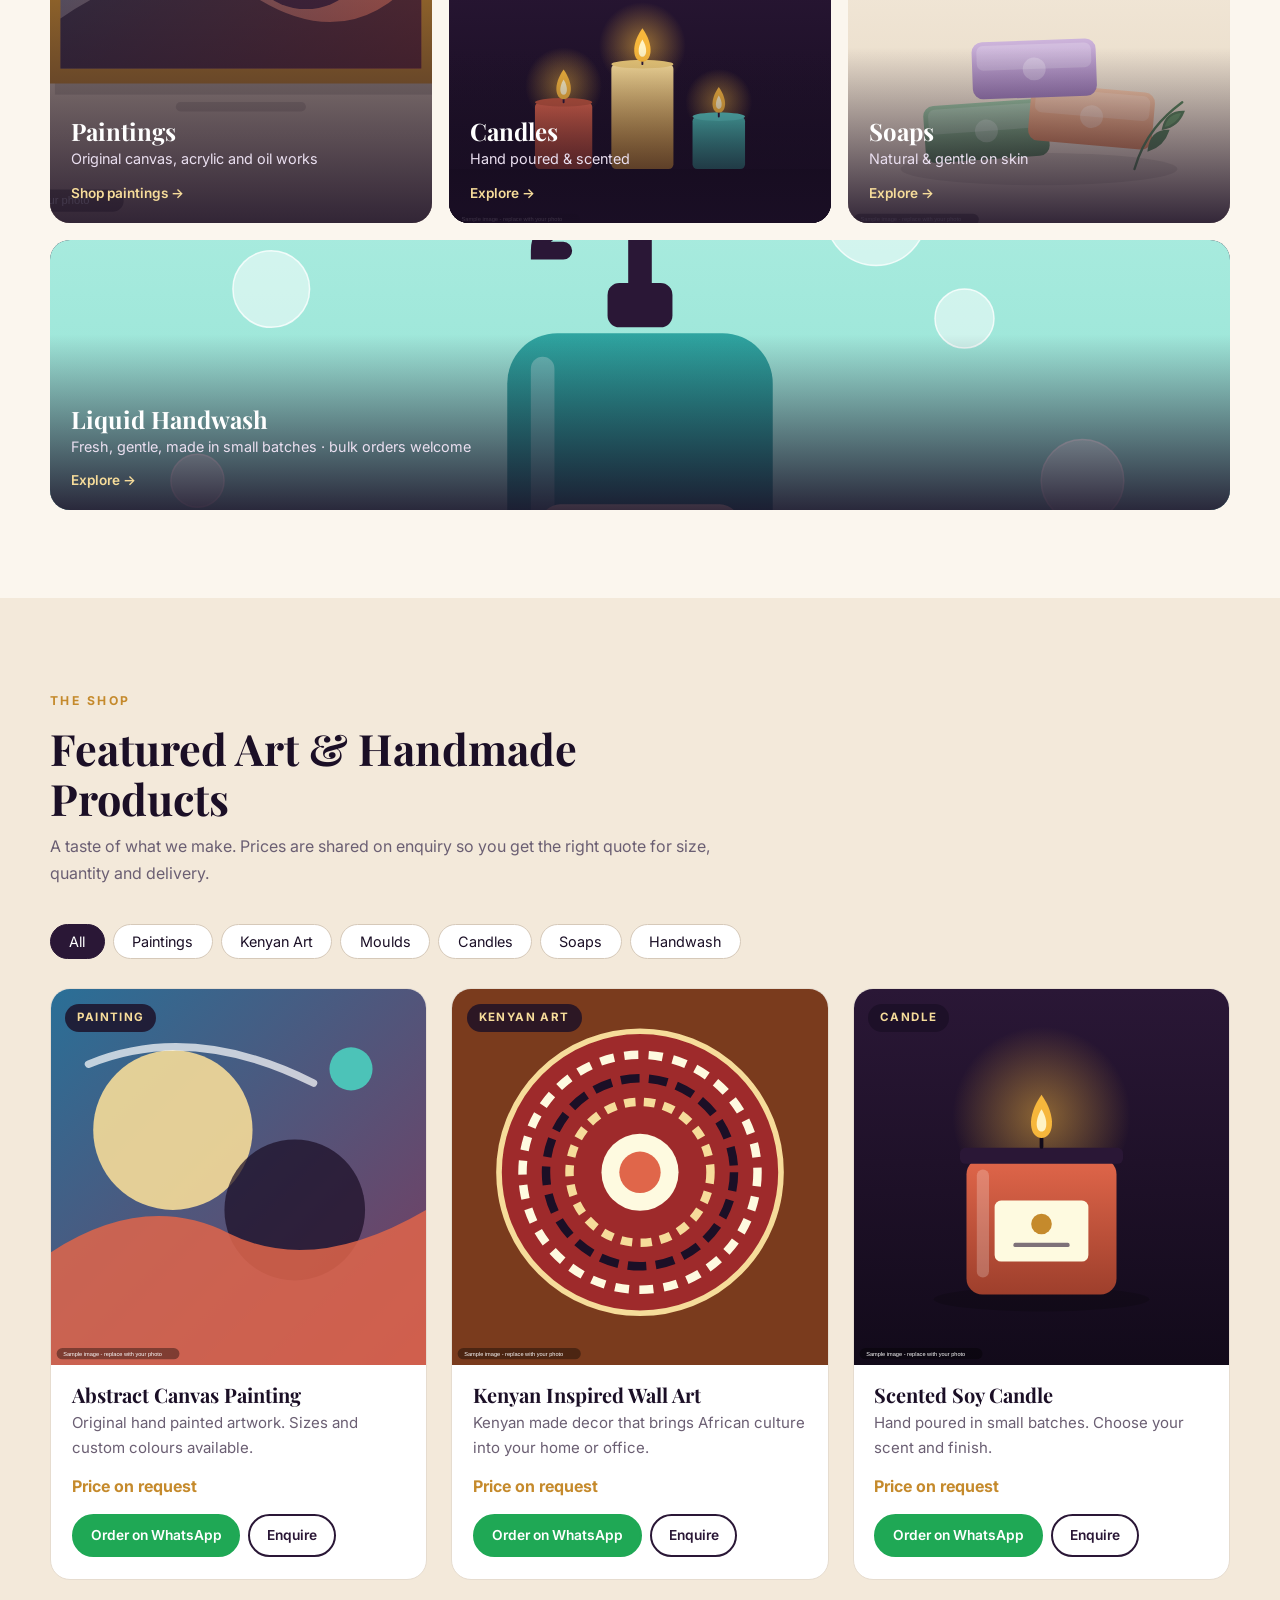
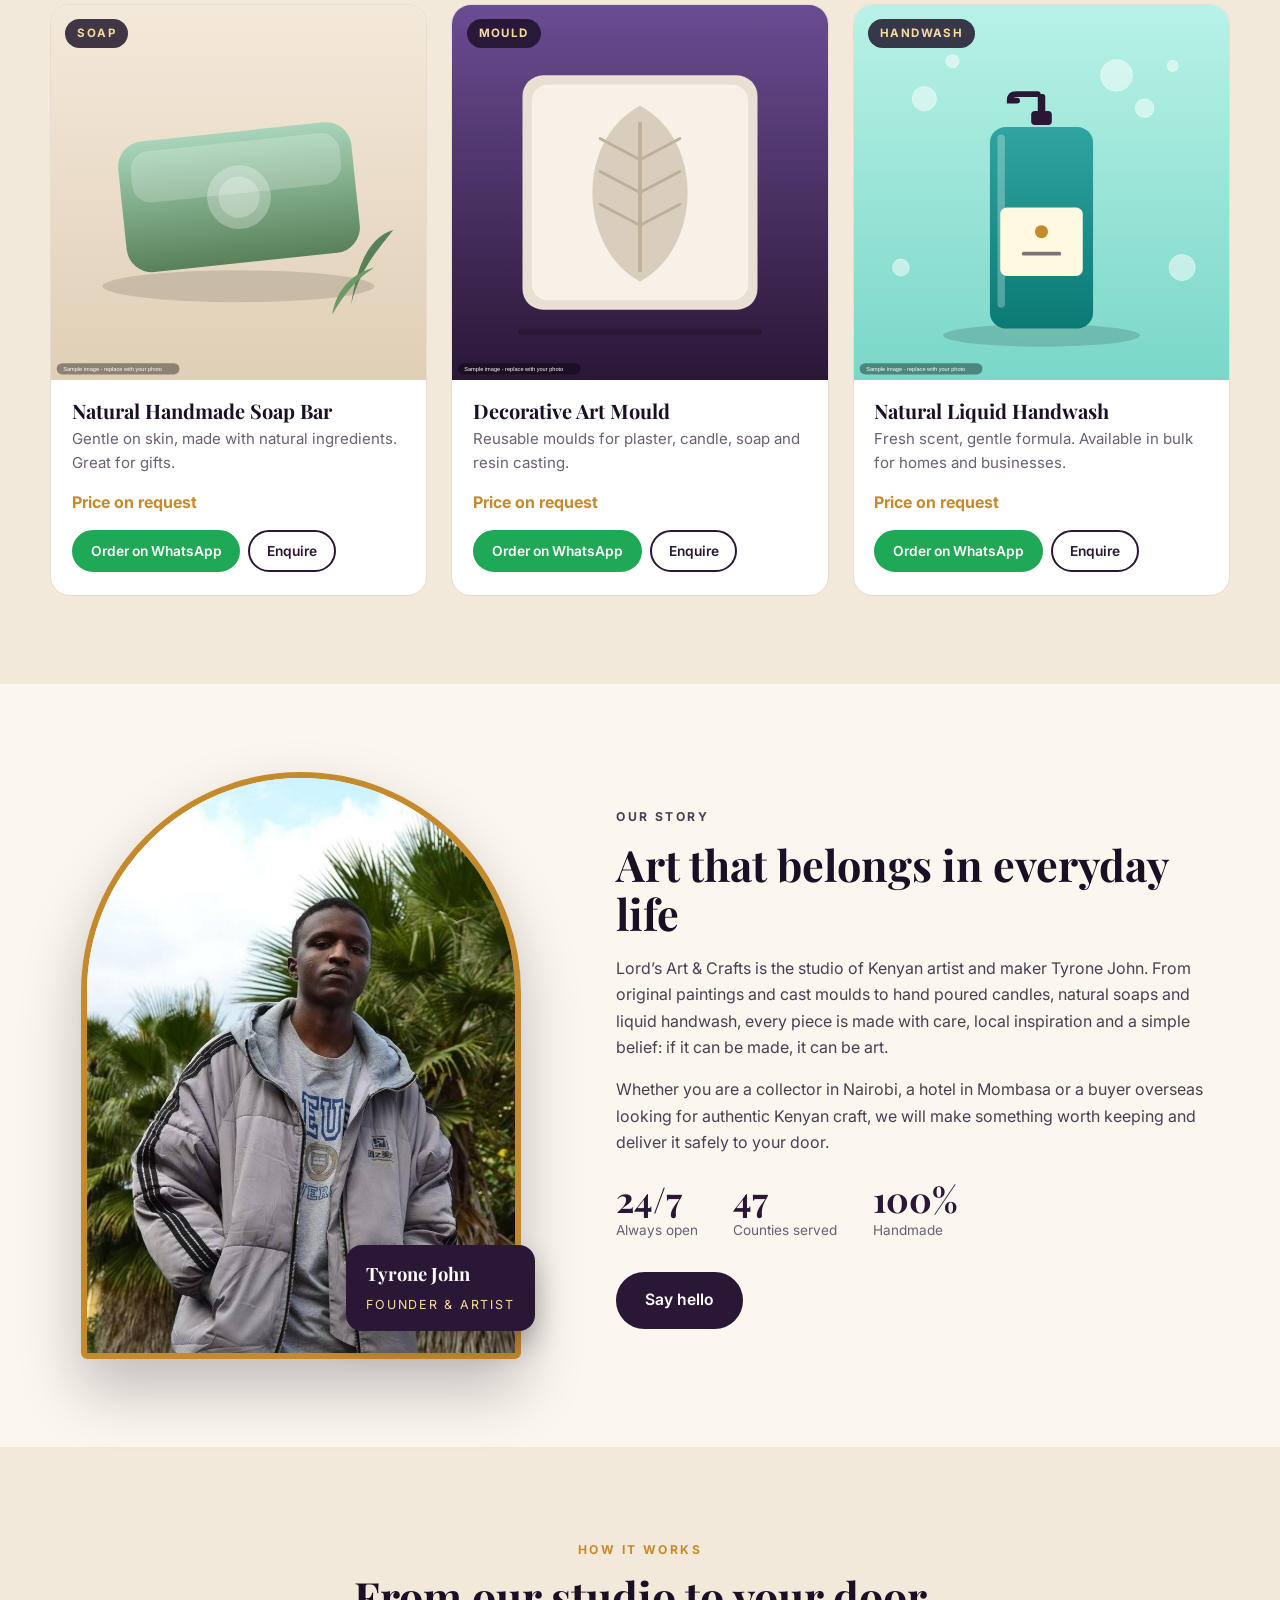
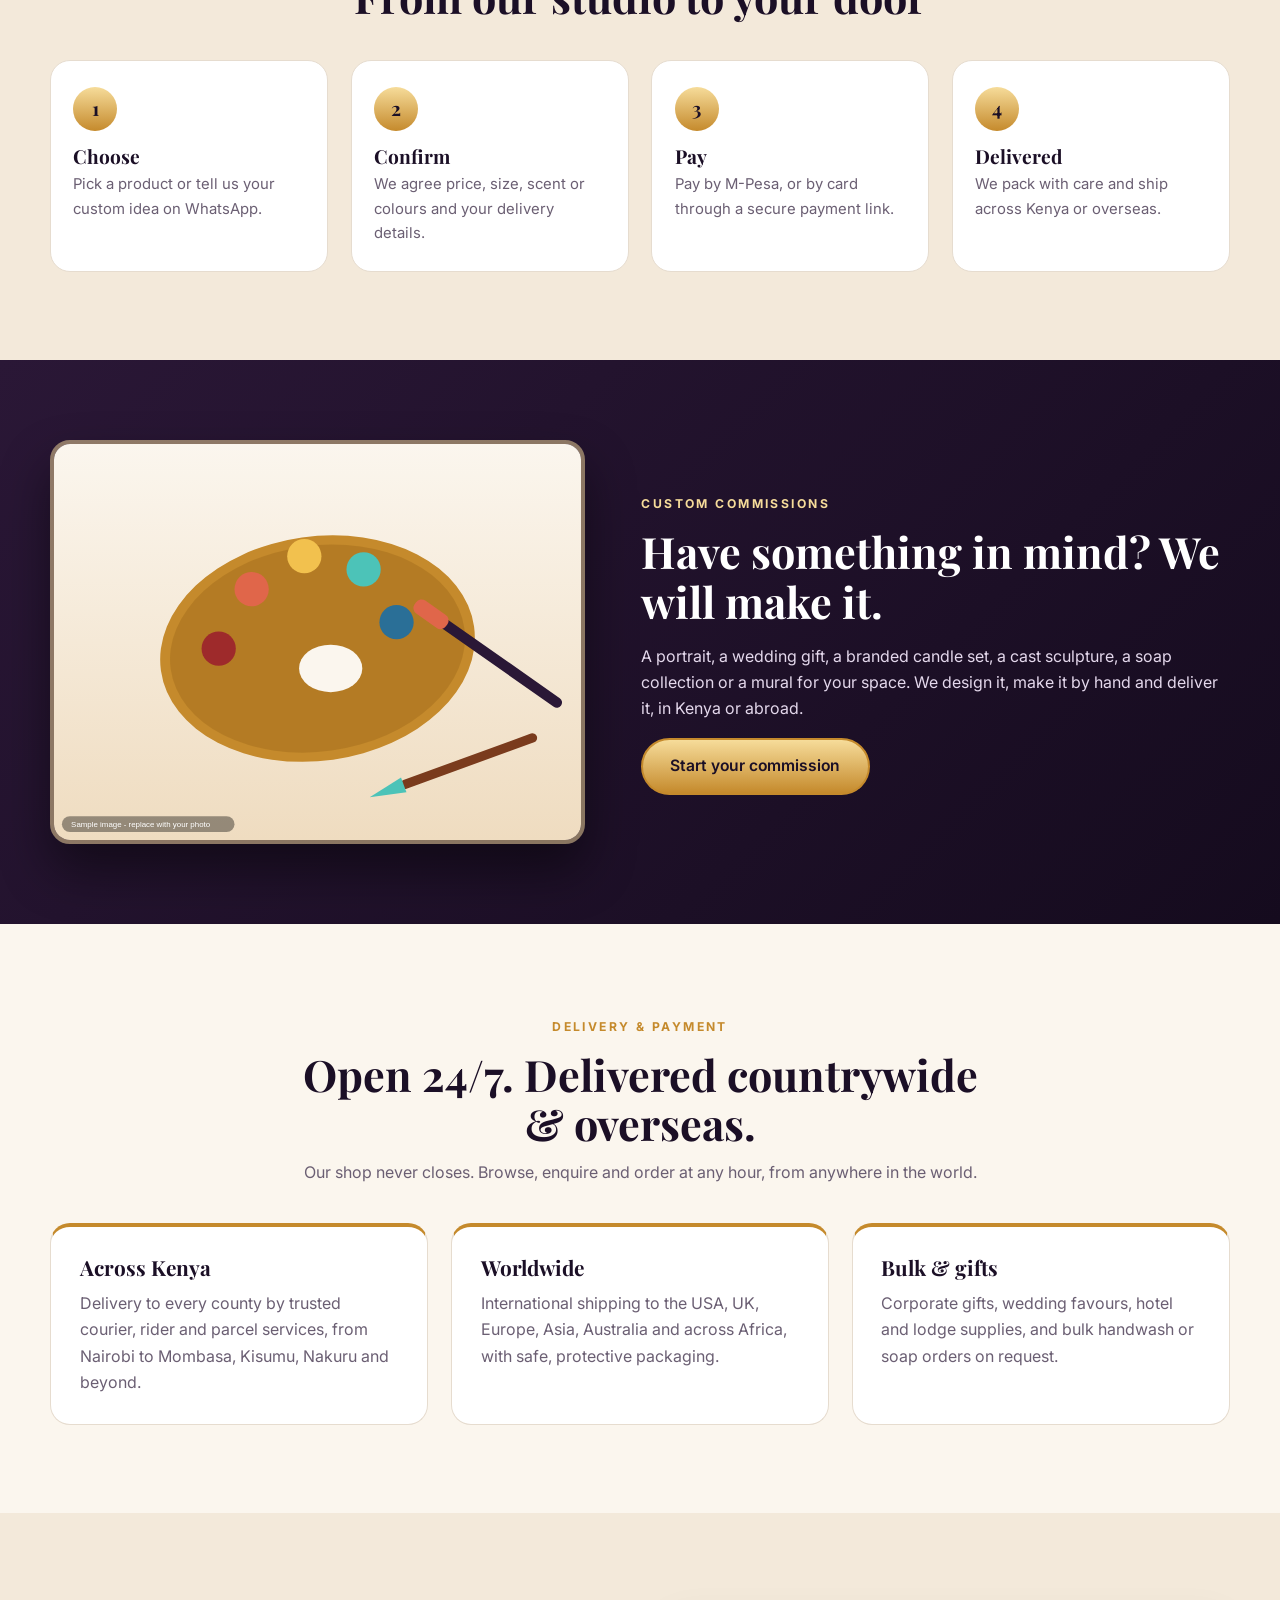
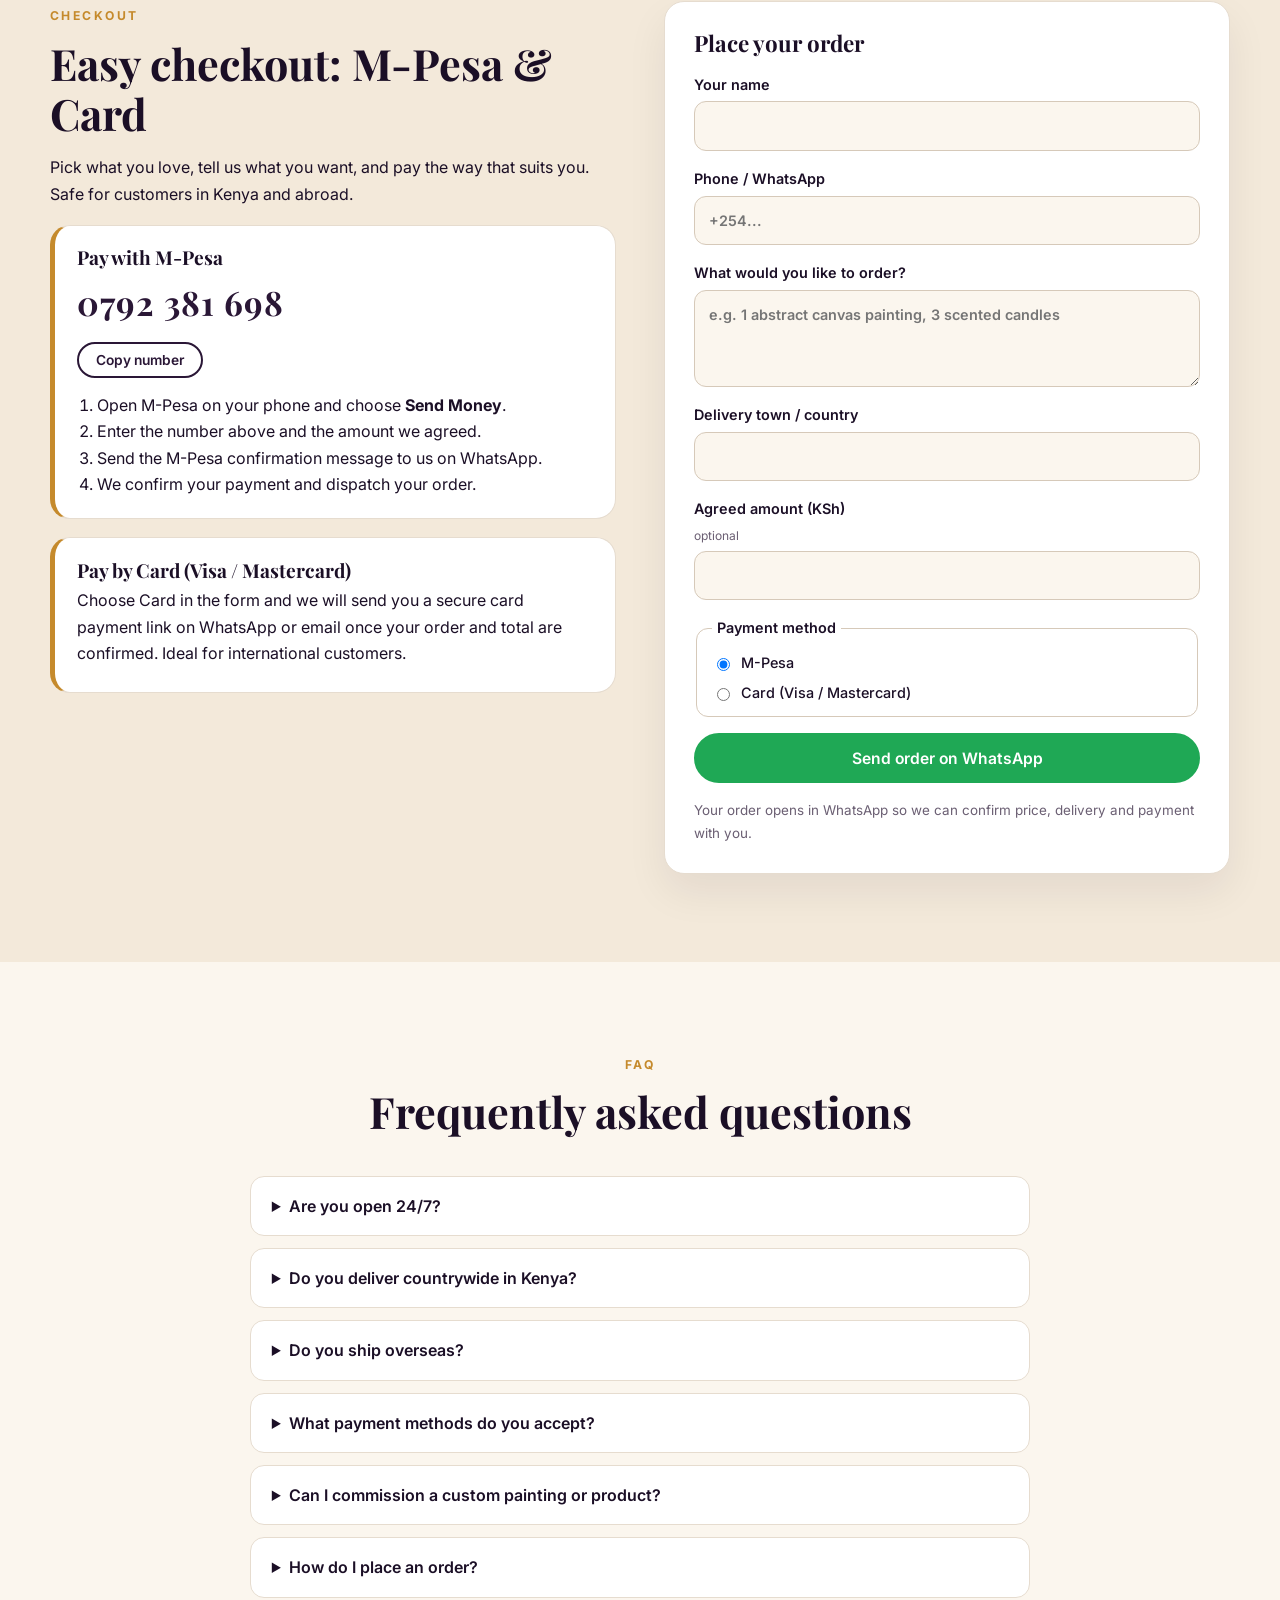
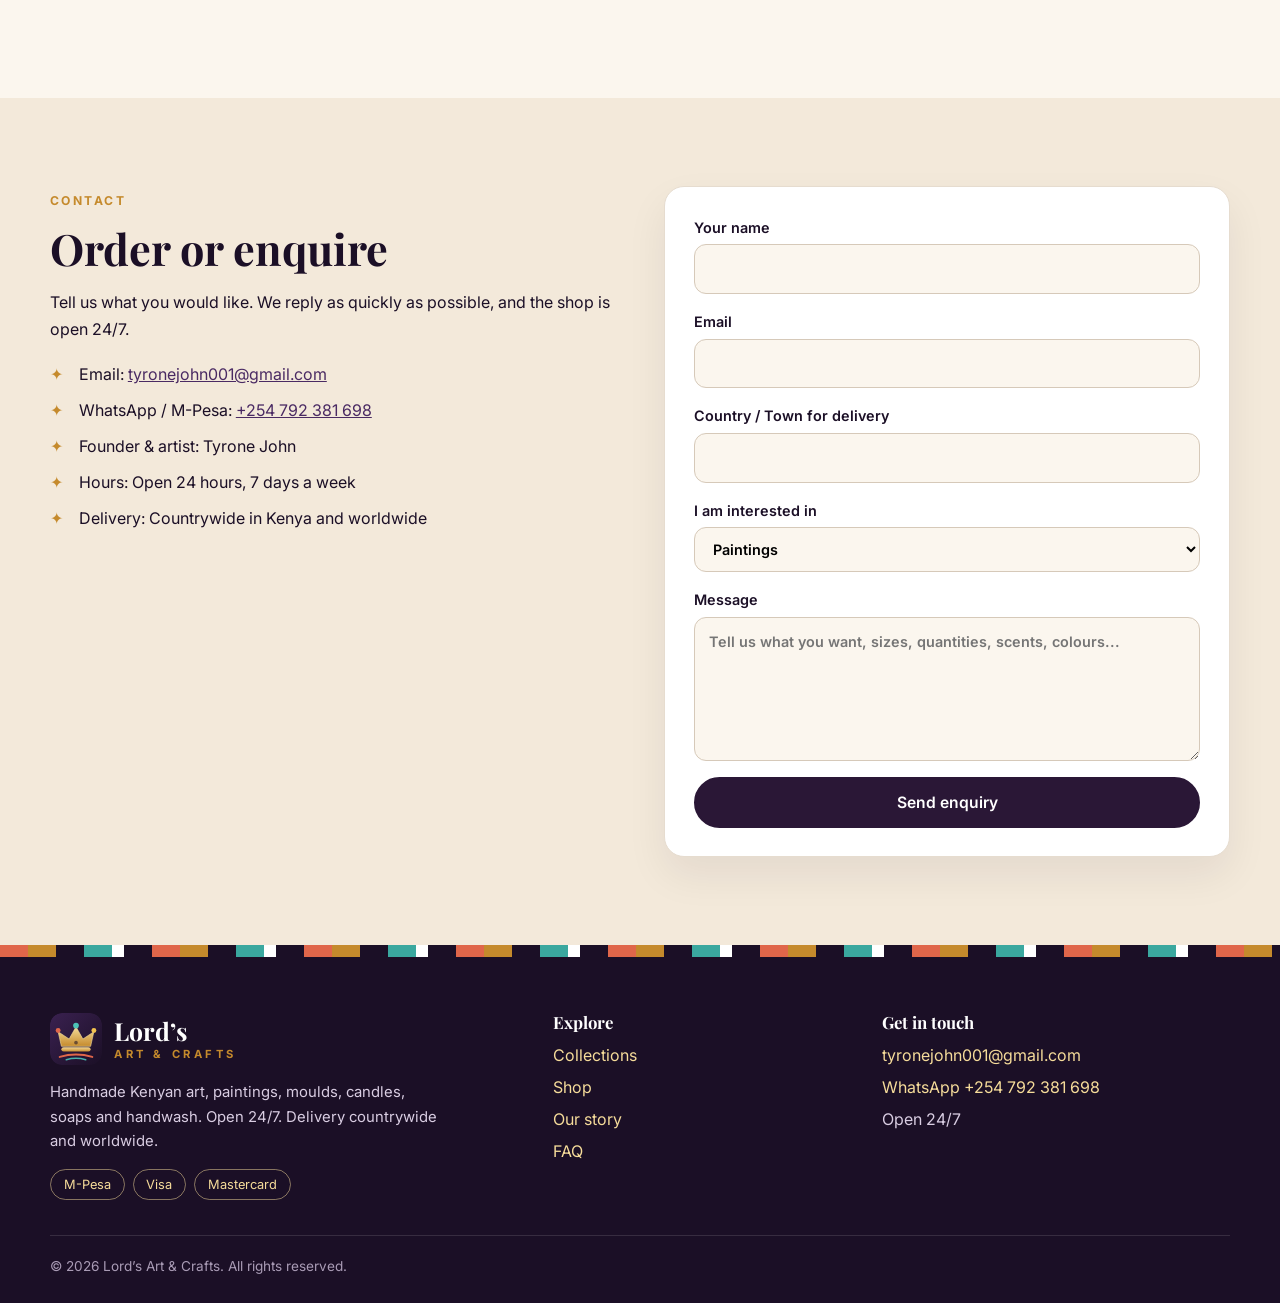
==== commit c7742da4: "Add files via upload" ====
--- a/lords-art-crafts-website/index.html
+++ b/lords-art-crafts-website/index.html
@@ -30,6 +30,10 @@
   <meta name="geo.region" content="KE">
   <meta name="geo.placename" content="Kenya">
 
+  <link rel="preconnect" href="https://fonts.googleapis.com">
+  <link rel="preconnect" href="https://fonts.gstatic.com" crossorigin>
+  <link href="https://fonts.googleapis.com/css2?family=Inter:wght@400;500;600;700&family=Playfair+Display:ital,wght@0,600;0,700;0,800;1,500&display=swap" rel="stylesheet">
+  <script>document.documentElement.className+=' js';</script>
   <link rel="stylesheet" href="styles.css">
   <link rel="preload" as="image" href="images/hero.svg">
 
@@ -97,87 +101,100 @@
 <body>
   <a class="skip" href="#main">Skip to content</a>
 
-  <header class="site-header">
+  <div class="topbar" role="note">
+    <div class="wrap topbar-in">
+      <span><b>Open 24/7</b> &middot; Order any time, day or night</span>
+      <span class="hide-sm">Delivery countrywide &amp; worldwide</span>
+      <span class="hide-sm">Pay by M-Pesa or Card</span>
+    </div>
+  </div>
+
+  <header class="site-header" id="siteHeader">
     <div class="wrap bar">
       <a class="brand" href="#top" aria-label="Lord's Art &amp; Crafts home">
-        <img src="logo-icon.svg" width="40" height="40" alt="Lord's Art &amp; Crafts logo">
-        <span>Lord's <em>Art &amp; Crafts</em></span>
+        <img src="logo-icon.svg" width="46" height="46" alt="Lord's Art &amp; Crafts logo">
+        <span class="brand-text"><strong>Lord&rsquo;s</strong><small>Art &amp; Crafts</small></span>
       </a>
       <button class="menu-btn" id="menuBtn" aria-expanded="false" aria-controls="nav" aria-label="Toggle menu">&#9776;</button>
       <nav id="nav" class="nav" aria-label="Main">
         <a href="#collections">Collections</a>
         <a href="#shop">Shop</a>
+        <a href="#about">Our Story</a>
         <a href="#delivery">Delivery</a>
         <a href="#checkout">Pay</a>
-        <a href="#about">About</a>
         <a href="#faq">FAQ</a>
-        <a class="btn small wa" href="https://wa.me/254792381698?text=Hello%20Lord%27s%20Art%20%26%20Crafts%2C%20I%20would%20like%20to%20place%20an%20order." target="_blank" rel="noopener">WhatsApp</a>
+        <a class="btn small wa" href="https://wa.me/254792381698?text=Hello%20Lord%27s%20Art%20%26%20Crafts%2C%20I%20would%20like%20to%20place%20an%20order." target="_blank" rel="noopener">WhatsApp us</a>
       </nav>
     </div>
   </header>
 
   <main id="main">
     <section class="hero" id="top">
-      <img class="hero-img" src="images/hero.svg" width="1600" height="900" alt="Handmade Kenyan paintings, candles and soaps displayed in an art studio" fetchpriority="high">
-      <div class="hero-overlay"></div>
-      <div class="wrap hero-content">
-        <p class="eyebrow">Open 24/7 &middot; Kenya &amp; Worldwide Delivery</p>
-        <h1>Handmade Kenyan Art, Paintings, Moulds, Candles &amp; Soaps</h1>
-        <p class="lead">Original, handcrafted pieces made in Kenya by Tyrone John. If it can be made, it can be art. Shop online any time of day or night and we deliver countrywide and overseas.</p>
-        <div class="cta-row">
-          <a class="btn" href="#shop">Shop the collection</a>
-          <a class="btn wa" href="https://wa.me/254792381698?text=Hello%20Lord%27s%20Art%20%26%20Crafts%2C%20I%20would%20like%20to%20order%20or%20commission%20some%20art." target="_blank" rel="noopener">Order on WhatsApp</a>
-          <a class="btn ghost" href="#checkout">Pay by M-Pesa / Card</a>
-        </div>
-      </div>
-    </section>
-
-    <section class="strip" aria-label="Highlights">
-      <div class="wrap strip-grid">
-        <div><strong>Open 24/7</strong><span>Order any time, any day</span></div>
-        <div><strong>Countrywide delivery</strong><span>All counties in Kenya</span></div>
-        <div><strong>Worldwide shipping</strong><span>Safely packed for overseas</span></div>
-        <div><strong>Made in Kenya</strong><span>100% handcrafted</span></div>
-      </div>
-    </section>
+      <div class="hero-glow" aria-hidden="true"></div>
+      <div class="wrap hero-grid">
+        <div class="hero-copy">
+          <p class="kicker light">Made in Kenya &middot; Shipped worldwide</p>
+          <h1>Handmade Kenyan Art, <em>Paintings, Moulds, Candles &amp; Soaps</em></h1>
+          <p class="lead">Original, handcrafted pieces by Tyrone John. If it can be made, it can be art. Shop 24/7 and we deliver to every county in Kenya and overseas.</p>
+          <div class="cta-row">
+            <a class="btn gold" href="#shop">Shop the collection</a>
+            <a class="btn wa" href="https://wa.me/254792381698?text=Hello%20Lord%27s%20Art%20%26%20Crafts%2C%20I%20would%20like%20to%20order%20or%20commission%20some%20art." target="_blank" rel="noopener">Order on WhatsApp</a>
+          </div>
+          <ul class="hero-points">
+            <li>100% handmade</li><li>Custom commissions</li><li>M-Pesa &amp; Card</li>
+          </ul>
+        </div>
+        <div class="hero-art" aria-hidden="false">
+          <div class="arch a1"><img src="images/hero.svg" width="1600" height="900" alt="Kenyan sunset painting with acacia tree, handmade art for sale" fetchpriority="high"></div>
+          <div class="arch a2"><img src="images/paintings.svg" width="800" height="600" alt="Framed original abstract painting made in Kenya"></div>
+          <div class="arch a3"><img src="images/candles.svg" width="800" height="600" alt="Handmade scented candles from Kenya"></div>
+          <div class="seal"><span>Open</span><strong>24/7</strong></div>
+        </div>
+      </div>
+    </section>
+    <div class="pattern" aria-hidden="true"></div>
+
+    <section class="trust" aria-label="Why shop with us">
+      <div class="wrap trust-grid">
+        <div class="t-item"><span class="ic"><svg viewBox="0 0 24 24"><circle cx="12" cy="12" r="9"/><path d="M12 7v5l3 2"/></svg></span><div><strong>Open 24/7</strong><span>Order any time, any day</span></div></div>
+        <div class="t-item"><span class="ic"><svg viewBox="0 0 24 24"><path d="M2 7h12v9H2zM14 10h4l3 3v3h-7z"/><circle cx="6" cy="18" r="2"/><circle cx="17" cy="18" r="2"/></svg></span><div><strong>Countrywide delivery</strong><span>All 47 counties</span></div></div>
+        <div class="t-item"><span class="ic"><svg viewBox="0 0 24 24"><circle cx="12" cy="12" r="9"/><path d="M3 12h18M12 3c3 3 3 15 0 18M12 3c-3 3-3 15 0 18"/></svg></span><div><strong>Worldwide shipping</strong><span>Carefully packed</span></div></div>
+        <div class="t-item"><span class="ic"><svg viewBox="0 0 24 24"><rect x="3" y="6" width="18" height="12" rx="2"/><path d="M3 10h18M7 15h4"/></svg></span><div><strong>M-Pesa &amp; Card</strong><span>Easy, secure payment</span></div></div>
+      </div>
+    </section>
+
+    <div class="ticker" aria-hidden="true">
+      <div class="ticker-track">
+        <span>Paintings</span><span>Kenyan Made Art</span><span>Moulds</span><span>Candles</span><span>Soaps</span><span>Liquid Handwash</span><span>Custom Commissions</span><span>Gifts</span>
+        <span>Paintings</span><span>Kenyan Made Art</span><span>Moulds</span><span>Candles</span><span>Soaps</span><span>Liquid Handwash</span><span>Custom Commissions</span><span>Gifts</span>
+      </div>
+    </div>
 
     <section class="section" id="collections">
       <div class="wrap">
-        <h2>Shop Art by Collection</h2>
-        <p class="sub">From gallery paintings to everyday handmade essentials, explore everything crafted in our Kenyan studio.</p>
-        <div class="cards">
-          <a class="card" href="#shop" data-go="paintings">
-            <img src="images/paintings.svg" width="800" height="600" loading="lazy" alt="Original canvas paintings and African art for sale">
-            <h3>Paintings</h3><p>Original canvas, acrylic and oil paintings.</p>
-          </a>
-          <a class="card" href="#shop" data-go="kenyan">
-            <img src="images/kenyan-art.svg" width="800" height="600" loading="lazy" alt="Kenyan made art and handcrafted decor">
-            <h3>Kenyan Made Art</h3><p>Culture inspired decor and handcrafted pieces.</p>
-          </a>
-          <a class="card" href="#shop" data-go="moulds">
-            <img src="images/moulds.svg" width="800" height="600" loading="lazy" alt="Plaster and silicone art moulds for casting">
-            <h3>Moulds</h3><p>Moulds and cast art for decor and crafting.</p>
-          </a>
-          <a class="card" href="#shop" data-go="candles">
-            <img src="images/candles.svg" width="800" height="600" loading="lazy" alt="Handmade scented candles from Kenya">
-            <h3>Candles</h3><p>Hand poured scented and decorative candles.</p>
-          </a>
-          <a class="card" href="#shop" data-go="soaps">
-            <img src="images/soaps.svg" width="800" height="600" loading="lazy" alt="Natural handmade soap bars">
-            <h3>Soaps</h3><p>Natural handmade soaps for gentle skin care.</p>
-          </a>
-          <a class="card" href="#shop" data-go="handwash">
-            <img src="images/handwash.svg" width="800" height="600" loading="lazy" alt="Handmade liquid handwash in pump bottles">
-            <h3>Liquid Handwash</h3><p>Fresh, gentle handwash made in small batches.</p>
-          </a>
-        </div>
-      </div>
-    </section>
-
-    <section class="section alt" id="shop">
+        <div class="head reveal">
+          <p class="kicker">Collections</p>
+          <h2>Shop Art by Collection</h2>
+          <p class="sub">From gallery paintings to everyday handmade essentials, everything is crafted by hand in our Kenyan studio.</p>
+        </div>
+        <div class="bento">
+          <a class="tile t1 reveal" href="#shop" data-go="paintings"><img src="images/paintings.svg" width="800" height="600" loading="lazy" alt="Original canvas paintings and African art for sale"><div class="cap"><h3>Paintings</h3><p>Original canvas, acrylic and oil works</p><span class="go">Shop paintings &rarr;</span></div></a>
+          <a class="tile t2 reveal" href="#shop" data-go="kenyan"><img src="images/kenyan-art.svg" width="800" height="600" loading="lazy" alt="Kenyan made art and handcrafted decor"><div class="cap"><h3>Kenyan Made Art</h3><p>Culture inspired decor</p><span class="go">Explore &rarr;</span></div></a>
+          <a class="tile t3 reveal" href="#shop" data-go="moulds"><img src="images/moulds.svg" width="800" height="600" loading="lazy" alt="Plaster and silicone art moulds for casting"><div class="cap"><h3>Moulds</h3><p>Cast art &amp; crafting moulds</p><span class="go">Explore &rarr;</span></div></a>
+          <a class="tile t4 reveal" href="#shop" data-go="candles"><img src="images/candles.svg" width="800" height="600" loading="lazy" alt="Hand poured scented candles"><div class="cap"><h3>Candles</h3><p>Hand poured &amp; scented</p><span class="go">Explore &rarr;</span></div></a>
+          <a class="tile t5 reveal" href="#shop" data-go="soaps"><img src="images/soaps.svg" width="800" height="600" loading="lazy" alt="Natural handmade soap bars"><div class="cap"><h3>Soaps</h3><p>Natural &amp; gentle on skin</p><span class="go">Explore &rarr;</span></div></a>
+          <a class="tile t6 reveal" href="#shop" data-go="handwash"><img src="images/handwash.svg" width="800" height="600" loading="lazy" alt="Handmade liquid handwash in pump bottles"><div class="cap"><h3>Liquid Handwash</h3><p>Fresh, gentle, made in small batches &middot; bulk orders welcome</p><span class="go">Explore &rarr;</span></div></a>
+        </div>
+      </div>
+    </section>
+
+    <section class="section sand" id="shop">
       <div class="wrap">
-        <h2>Featured Art &amp; Handmade Products</h2>
-        <p class="sub">A sample of what we make. Prices are shared on enquiry so you get the right quote for size, quantity and delivery.</p>
+        <div class="head reveal">
+          <p class="kicker">The shop</p>
+          <h2>Featured Art &amp; Handmade Products</h2>
+          <p class="sub">A taste of what we make. Prices are shared on enquiry so you get the right quote for size, quantity and delivery.</p>
+        </div>
         <div class="filters" role="group" aria-label="Filter products">
           <button class="chip active" data-filter="all">All</button>
           <button class="chip" data-filter="paintings">Paintings</button>
@@ -188,109 +205,108 @@
           <button class="chip" data-filter="handwash">Handwash</button>
         </div>
         <div class="products" id="products">
-          <article class="product" data-cat="paintings">
-            <img src="images/product-1.svg" width="800" height="800" loading="lazy" alt="Abstract canvas painting handmade in Kenya">
+          <article class="product reveal" data-cat="paintings">
+            <div class="pimg"><img src="images/product-1.svg" width="800" height="800" loading="lazy" alt="Abstract canvas painting handmade in Kenya"><span class="badge">Painting</span></div>
             <div class="pbody"><h3>Abstract Canvas Painting</h3><p>Original hand painted artwork. Sizes and custom colours available.</p><span class="price">Price on request</span>
-            <div class="actions"><a class="btn small wa" href="https://wa.me/254792381698?text=Hello%20Lord%27s%20Art%20%26%20Crafts%2C%20I%20would%20like%20to%20order%3A%20Abstract%20Canvas%20Painting.%20Please%20share%20price%20and%20delivery%20details." target="_blank" rel="noopener">Order on WhatsApp</a>
-            <a class="btn small outline" href="#contact" data-product="Abstract Canvas Painting">Enquire</a></div></div>
-          </article>
-          <article class="product" data-cat="kenyan">
-            <img src="images/product-2.svg" width="800" height="800" loading="lazy" alt="Kenyan inspired wall art celebrating African culture">
+              <div class="actions"><a class="btn small wa" href="https://wa.me/254792381698?text=Hello%20Lord%27s%20Art%20%26%20Crafts%2C%20I%20would%20like%20to%20order%3A%20Abstract%20Canvas%20Painting.%20Please%20share%20price%20and%20delivery%20details." target="_blank" rel="noopener">Order on WhatsApp</a><a class="btn small outline" href="#contact" data-product="Abstract Canvas Painting">Enquire</a></div></div>
+          </article>
+          <article class="product reveal" data-cat="kenyan">
+            <div class="pimg"><img src="images/product-2.svg" width="800" height="800" loading="lazy" alt="Kenyan inspired wall art celebrating African culture"><span class="badge">Kenyan Art</span></div>
             <div class="pbody"><h3>Kenyan Inspired Wall Art</h3><p>Kenyan made decor that brings African culture into your home or office.</p><span class="price">Price on request</span>
-            <div class="actions"><a class="btn small wa" href="https://wa.me/254792381698?text=Hello%20Lord%27s%20Art%20%26%20Crafts%2C%20I%20would%20like%20to%20order%3A%20Kenyan%20Inspired%20Wall%20Art.%20Please%20share%20price%20and%20delivery%20details." target="_blank" rel="noopener">Order on WhatsApp</a>
-            <a class="btn small outline" href="#contact" data-product="Kenyan Inspired Wall Art">Enquire</a></div></div>
-          </article>
-          <article class="product" data-cat="candles">
-            <img src="images/product-3.svg" width="800" height="800" loading="lazy" alt="Scented handmade soy candle">
+              <div class="actions"><a class="btn small wa" href="https://wa.me/254792381698?text=Hello%20Lord%27s%20Art%20%26%20Crafts%2C%20I%20would%20like%20to%20order%3A%20Kenyan%20Inspired%20Wall%20Art.%20Please%20share%20price%20and%20delivery%20details." target="_blank" rel="noopener">Order on WhatsApp</a><a class="btn small outline" href="#contact" data-product="Kenyan Inspired Wall Art">Enquire</a></div></div>
+          </article>
+          <article class="product reveal" data-cat="candles">
+            <div class="pimg"><img src="images/product-3.svg" width="800" height="800" loading="lazy" alt="Scented handmade soy candle"><span class="badge">Candle</span></div>
             <div class="pbody"><h3>Scented Soy Candle</h3><p>Hand poured in small batches. Choose your scent and finish.</p><span class="price">Price on request</span>
-            <div class="actions"><a class="btn small wa" href="https://wa.me/254792381698?text=Hello%20Lord%27s%20Art%20%26%20Crafts%2C%20I%20would%20like%20to%20order%3A%20Scented%20Soy%20Candle.%20Please%20share%20price%20and%20delivery%20details." target="_blank" rel="noopener">Order on WhatsApp</a>
-            <a class="btn small outline" href="#contact" data-product="Scented Soy Candle">Enquire</a></div></div>
-          </article>
-          <article class="product" data-cat="soaps">
-            <img src="images/product-4.svg" width="800" height="800" loading="lazy" alt="Natural shea and aloe handmade soap bar">
+              <div class="actions"><a class="btn small wa" href="https://wa.me/254792381698?text=Hello%20Lord%27s%20Art%20%26%20Crafts%2C%20I%20would%20like%20to%20order%3A%20Scented%20Soy%20Candle.%20Please%20share%20price%20and%20delivery%20details." target="_blank" rel="noopener">Order on WhatsApp</a><a class="btn small outline" href="#contact" data-product="Scented Soy Candle">Enquire</a></div></div>
+          </article>
+          <article class="product reveal" data-cat="soaps">
+            <div class="pimg"><img src="images/product-4.svg" width="800" height="800" loading="lazy" alt="Natural shea and aloe handmade soap bar"><span class="badge">Soap</span></div>
             <div class="pbody"><h3>Natural Handmade Soap Bar</h3><p>Gentle on skin, made with natural ingredients. Great for gifts.</p><span class="price">Price on request</span>
-            <div class="actions"><a class="btn small wa" href="https://wa.me/254792381698?text=Hello%20Lord%27s%20Art%20%26%20Crafts%2C%20I%20would%20like%20to%20order%3A%20Natural%20Handmade%20Soap%20Bar.%20Please%20share%20price%20and%20delivery%20details." target="_blank" rel="noopener">Order on WhatsApp</a>
-            <a class="btn small outline" href="#contact" data-product="Natural Handmade Soap Bar">Enquire</a></div></div>
-          </article>
-          <article class="product" data-cat="moulds">
-            <img src="images/product-5.svg" width="800" height="800" loading="lazy" alt="Decorative art mould for plaster, candles and soap">
+              <div class="actions"><a class="btn small wa" href="https://wa.me/254792381698?text=Hello%20Lord%27s%20Art%20%26%20Crafts%2C%20I%20would%20like%20to%20order%3A%20Natural%20Handmade%20Soap%20Bar.%20Please%20share%20price%20and%20delivery%20details." target="_blank" rel="noopener">Order on WhatsApp</a><a class="btn small outline" href="#contact" data-product="Natural Handmade Soap Bar">Enquire</a></div></div>
+          </article>
+          <article class="product reveal" data-cat="moulds">
+            <div class="pimg"><img src="images/product-5.svg" width="800" height="800" loading="lazy" alt="Decorative art mould for plaster, candles and soap"><span class="badge">Mould</span></div>
             <div class="pbody"><h3>Decorative Art Mould</h3><p>Reusable moulds for plaster, candle, soap and resin casting.</p><span class="price">Price on request</span>
-            <div class="actions"><a class="btn small wa" href="https://wa.me/254792381698?text=Hello%20Lord%27s%20Art%20%26%20Crafts%2C%20I%20would%20like%20to%20order%3A%20Decorative%20Art%20Mould.%20Please%20share%20price%20and%20delivery%20details." target="_blank" rel="noopener">Order on WhatsApp</a>
-            <a class="btn small outline" href="#contact" data-product="Decorative Art Mould">Enquire</a></div></div>
-          </article>
-          <article class="product" data-cat="handwash">
-            <img src="images/product-6.svg" width="800" height="800" loading="lazy" alt="Natural liquid handwash bottle">
+              <div class="actions"><a class="btn small wa" href="https://wa.me/254792381698?text=Hello%20Lord%27s%20Art%20%26%20Crafts%2C%20I%20would%20like%20to%20order%3A%20Decorative%20Art%20Mould.%20Please%20share%20price%20and%20delivery%20details." target="_blank" rel="noopener">Order on WhatsApp</a><a class="btn small outline" href="#contact" data-product="Decorative Art Mould">Enquire</a></div></div>
+          </article>
+          <article class="product reveal" data-cat="handwash">
+            <div class="pimg"><img src="images/product-6.svg" width="800" height="800" loading="lazy" alt="Natural liquid handwash bottle"><span class="badge">Handwash</span></div>
             <div class="pbody"><h3>Natural Liquid Handwash</h3><p>Fresh scent, gentle formula. Available in bulk for homes and businesses.</p><span class="price">Price on request</span>
-            <div class="actions"><a class="btn small wa" href="https://wa.me/254792381698?text=Hello%20Lord%27s%20Art%20%26%20Crafts%2C%20I%20would%20like%20to%20order%3A%20Natural%20Liquid%20Handwash.%20Please%20share%20price%20and%20delivery%20details." target="_blank" rel="noopener">Order on WhatsApp</a>
-            <a class="btn small outline" href="#contact" data-product="Natural Liquid Handwash">Enquire</a></div></div>
-          </article>
+              <div class="actions"><a class="btn small wa" href="https://wa.me/254792381698?text=Hello%20Lord%27s%20Art%20%26%20Crafts%2C%20I%20would%20like%20to%20order%3A%20Natural%20Liquid%20Handwash.%20Please%20share%20price%20and%20delivery%20details." target="_blank" rel="noopener">Order on WhatsApp</a><a class="btn small outline" href="#contact" data-product="Natural Liquid Handwash">Enquire</a></div></div>
+          </article>
+        </div>
+      </div>
+    </section>
+
+    <section class="section" id="about">
+      <div class="wrap about">
+        <div class="portrait reveal">
+          <div class="arch-frame"><img src="images/artist.jpg" width="800" height="1200" loading="lazy" alt="Tyrone John, Kenyan artist and founder of Lord's Art &amp; Crafts"></div>
+          <div class="tag"><strong>Tyrone John</strong><span>Founder &amp; Artist</span></div>
+        </div>
+        <div class="about-copy reveal">
+          <p class="kicker">Our story</p>
+          <h2>Art that belongs in everyday life</h2>
+          <p>Lord&rsquo;s Art &amp; Crafts is the studio of Kenyan artist and maker Tyrone John. From original paintings and cast moulds to hand poured candles, natural soaps and liquid handwash, every piece is made with care, local inspiration and a simple belief: if it can be made, it can be art.</p>
+          <p>Whether you are a collector in Nairobi, a hotel in Mombasa or a buyer overseas looking for authentic Kenyan craft, we will make something worth keeping and deliver it safely to your door.</p>
+          <div class="stats">
+            <div><strong>24/7</strong><span>Always open</span></div>
+            <div><strong>47</strong><span>Counties served</span></div>
+            <div><strong>100%</strong><span>Handmade</span></div>
+          </div>
+          <a class="btn" href="#contact">Say hello</a>
+        </div>
+      </div>
+    </section>
+
+    <section class="section sand" id="process">
+      <div class="wrap">
+        <div class="head center reveal">
+          <p class="kicker">How it works</p>
+          <h2>From our studio to your door</h2>
+        </div>
+        <ol class="steps">
+          <li class="reveal"><span class="n">1</span><h3>Choose</h3><p>Pick a product or tell us your custom idea on WhatsApp.</p></li>
+          <li class="reveal"><span class="n">2</span><h3>Confirm</h3><p>We agree price, size, scent or colours and your delivery details.</p></li>
+          <li class="reveal"><span class="n">3</span><h3>Pay</h3><p>Pay by M-Pesa, or by card through a secure payment link.</p></li>
+          <li class="reveal"><span class="n">4</span><h3>Delivered</h3><p>We pack with care and ship across Kenya or overseas.</p></li>
+        </ol>
+      </div>
+    </section>
+
+    <section class="band" id="custom">
+      <div class="wrap band-in">
+        <img class="band-img reveal" src="images/custom.svg" width="800" height="600" loading="lazy" alt="Artist palette and brushes for custom art commissions">
+        <div class="reveal">
+          <p class="kicker light">Custom commissions</p>
+          <h2>Have something in mind? We will make it.</h2>
+          <p>A portrait, a wedding gift, a branded candle set, a cast sculpture, a soap collection or a mural for your space. We design it, make it by hand and deliver it, in Kenya or abroad.</p>
+          <a class="btn gold" href="https://wa.me/254792381698?text=Hello%20Lord%27s%20Art%20%26%20Crafts%2C%20I%20would%20like%20to%20start%20a%20custom%20commission." target="_blank" rel="noopener">Start your commission</a>
         </div>
       </div>
     </section>
 
     <section class="section" id="delivery">
-      <div class="wrap two">
-        <div>
-          <h2>Open 24/7. Delivered Countrywide &amp; Overseas.</h2>
-          <p>Our shop never closes. Browse, enquire and order at any hour, from anywhere in the world.</p>
-          <ul class="ticks">
-            <li><strong>Kenya:</strong> delivery to every county by trusted courier, rider and parcel services.</li>
-            <li><strong>International:</strong> worldwide shipping to the USA, UK, Europe, Asia, Australia and across Africa.</li>
-            <li><strong>Safe packaging:</strong> paintings, candles and soaps are wrapped to arrive in perfect condition.</li>
-            <li><strong>Bulk and gifts:</strong> corporate gifts, wedding favours, hotel and lodge supplies on request.</li>
-          </ul>
-          <a class="btn" href="#contact">Get a delivery quote</a>
-        </div>
-        <div class="panel">
-          <h3>Why buy from us</h3>
-          <ul class="ticks">
-            <li>Original, handcrafted in Kenya</li>
-            <li>Custom commissions: your idea, your size, your colours</li>
-            <li>Support Kenyan artists and local craft</li>
-            <li>Friendly service any time</li>
-          </ul>
-        </div>
-      </div>
-    </section>
-
-    <section class="section alt" id="custom">
-      <div class="wrap two">
-        <img class="rounded" src="images/custom.svg" width="800" height="600" loading="lazy" alt="Custom art commission being painted in a Kenyan art studio">
-        <div>
-          <h2>Custom Art Commissions</h2>
-          <p>Anything that can be made can be art. Tell us what you imagine: a portrait, a wedding gift, a branded candle set, a cast sculpture, a soap collection or a mural for your space. We will design it, make it by hand and deliver it to your door, in Kenya or abroad.</p>
-          <a class="btn" href="#contact">Start your commission</a>
-        </div>
-      </div>
-    </section>
-
-    <section class="section" id="about">
-      <div class="wrap two">
-        <div>
-          <h2>About the Artist, Tyrone John</h2>
-          <p>Tyrone John is a Kenyan artist and maker creating paintings, moulds, candles, soaps, handwash and handcrafted art. Every piece is made with care, local materials where possible, and a belief that art belongs in everyday life as much as on the gallery wall.</p>
-          <p>Whether you are a collector in Nairobi, a hotel in Mombasa or a buyer overseas looking for authentic African art, we will make something worth keeping.</p>
-          <p><a href="mailto:tyronejohn001@gmail.com">tyronejohn001@gmail.com</a></p>
-        </div>
-        <img class="rounded" src="images/about.svg" width="800" height="800" loading="lazy" alt="Kenyan artist Tyrone John in his art studio">
-      </div>
-    </section>
-
-    <section class="section alt" id="faq">
-      <div class="wrap narrow">
-        <h2>Frequently Asked Questions</h2>
-        <details><summary>Are you open 24/7?</summary><p>Yes. You can browse and send an order or enquiry any time of day or night, every day of the week.</p></details>
-        <details><summary>Do you deliver countrywide in Kenya?</summary><p>Yes, we deliver to every county in Kenya using trusted courier and parcel services.</p></details>
-        <details><summary>Do you ship overseas?</summary><p>Yes, we ship worldwide with careful packaging. Send us your country and we will quote shipping.</p></details>
-        <details><summary>Can I commission a custom painting or product?</summary><p>Absolutely. We accept custom paintings, moulds, candles, soaps and gift sets. Share your idea through the contact form.</p></details>
-        <details><summary>How do I place an order?</summary><p>Tap Enquire on any product or use the contact form or email. We confirm availability, price and delivery, then you pay and we ship.</p></details>
-      </div>
-    </section>
-
-    <section class="section alt" id="checkout">
+      <div class="wrap">
+        <div class="head center reveal">
+          <p class="kicker">Delivery &amp; payment</p>
+          <h2>Open 24/7. Delivered countrywide &amp; overseas.</h2>
+          <p class="sub">Our shop never closes. Browse, enquire and order at any hour, from anywhere in the world.</p>
+        </div>
+        <div class="cards3">
+          <div class="info reveal"><h3>Across Kenya</h3><p>Delivery to every county by trusted courier, rider and parcel services, from Nairobi to Mombasa, Kisumu, Nakuru and beyond.</p></div>
+          <div class="info reveal"><h3>Worldwide</h3><p>International shipping to the USA, UK, Europe, Asia, Australia and across Africa, with safe, protective packaging.</p></div>
+          <div class="info reveal"><h3>Bulk &amp; gifts</h3><p>Corporate gifts, wedding favours, hotel and lodge supplies, and bulk handwash or soap orders on request.</p></div>
+        </div>
+      </div>
+    </section>
+
+    <section class="section sand" id="checkout">
       <div class="wrap two top">
-        <div>
-          <h2>Easy Checkout: M-Pesa &amp; Card</h2>
+        <div class="reveal">
+          <p class="kicker">Checkout</p>
+          <h2>Easy checkout: M-Pesa &amp; Card</h2>
           <p>Pick what you love, tell us what you want, and pay the way that suits you. Safe for customers in Kenya and abroad.</p>
           <div class="pay-box">
             <h3>Pay with M-Pesa</h3>
@@ -305,10 +321,10 @@
           </div>
           <div class="pay-box">
             <h3>Pay by Card (Visa / Mastercard)</h3>
-            <p>Choose Card below and we will send you a secure card payment link on WhatsApp or email once your order and total are confirmed. Ideal for international customers.</p>
+            <p>Choose Card in the form and we will send you a secure card payment link on WhatsApp or email once your order and total are confirmed. Ideal for international customers.</p>
           </div>
         </div>
-        <form id="checkoutForm" class="form" novalidate>
+        <form id="checkoutForm" class="form reveal" novalidate>
           <h3>Place your order</h3>
           <label>Your name<input type="text" id="co-name" required autocomplete="name"></label>
           <label>Phone / WhatsApp<input type="tel" id="co-phone" autocomplete="tel" placeholder="+254..."></label>
@@ -326,10 +342,26 @@
       </div>
     </section>
 
-    <section class="section" id="contact">
-      <div class="wrap two">
-        <div>
-          <h2>Order or Enquire</h2>
+    <section class="section" id="faq">
+      <div class="wrap narrow">
+        <div class="head center reveal">
+          <p class="kicker">FAQ</p>
+          <h2>Frequently asked questions</h2>
+        </div>
+        <details><summary>Are you open 24/7?</summary><p>Yes. You can browse and send an order or enquiry any time of day or night, every day of the week.</p></details>
+        <details><summary>Do you deliver countrywide in Kenya?</summary><p>Yes, we deliver to every county in Kenya using trusted courier and parcel services.</p></details>
+        <details><summary>Do you ship overseas?</summary><p>Yes, we ship worldwide with careful packaging. Send us your country and we will quote shipping.</p></details>
+        <details><summary>What payment methods do you accept?</summary><p>M-Pesa (send money to 0792 381 698) and Visa or Mastercard through a secure payment link we send you after confirming your order.</p></details>
+        <details><summary>Can I commission a custom painting or product?</summary><p>Absolutely. We accept custom paintings, moulds, candles, soaps and gift sets. Share your idea on WhatsApp or through the contact form.</p></details>
+        <details><summary>How do I place an order?</summary><p>Tap Order on WhatsApp on any product, use the checkout form, or email us. We confirm availability, price and delivery, then you pay and we ship.</p></details>
+      </div>
+    </section>
+
+    <section class="section sand" id="contact">
+      <div class="wrap two top">
+        <div class="reveal">
+          <p class="kicker">Contact</p>
+          <h2>Order or enquire</h2>
           <p>Tell us what you would like. We reply as quickly as possible, and the shop is open 24/7.</p>
           <ul class="ticks">
             <li>Email: <a href="mailto:tyronejohn001@gmail.com">tyronejohn001@gmail.com</a></li>
@@ -339,7 +371,7 @@
             <li>Delivery: Countrywide in Kenya and worldwide</li>
           </ul>
         </div>
-        <form name="contact" method="POST" action="/thank-you.html" data-netlify="true" netlify-honeypot="bot-field" class="form">
+        <form name="contact" method="POST" action="/thank-you.html" data-netlify="true" netlify-honeypot="bot-field" class="form reveal">
           <input type="hidden" name="form-name" value="contact">
           <p class="hidden"><label>Do not fill this out: <input name="bot-field"></label></p>
           <label>Your name<input type="text" name="name" required autocomplete="name"></label>
@@ -347,14 +379,7 @@
           <label>Country / Town for delivery<input type="text" name="location" autocomplete="country-name"></label>
           <label>I am interested in
             <select name="interest" id="interest">
-              <option>Paintings</option>
-              <option>Kenyan Made Art</option>
-              <option>Moulds</option>
-              <option>Candles</option>
-              <option>Soaps</option>
-              <option>Liquid Handwash</option>
-              <option>Custom commission</option>
-              <option>Bulk / wholesale order</option>
+              <option>Paintings</option><option>Kenyan Made Art</option><option>Moulds</option><option>Candles</option><option>Soaps</option><option>Liquid Handwash</option><option>Custom commission</option><option>Bulk / wholesale order</option>
             </select>
           </label>
           <label>Message<textarea name="message" id="message" rows="5" required placeholder="Tell us what you want, sizes, quantities, scents, colours..."></textarea></label>
@@ -364,17 +389,26 @@
     </section>
   </main>
 
+  <div class="pattern" aria-hidden="true"></div>
   <footer class="site-footer">
     <div class="wrap foot">
+      <div class="f-brand">
+        <div class="brand light"><img src="logo-icon.svg" width="52" height="52" alt="Lord's Art &amp; Crafts logo"><span class="brand-text"><strong>Lord&rsquo;s</strong><small>Art &amp; Crafts</small></span></div>
+        <p>Handmade Kenyan art, paintings, moulds, candles, soaps and handwash. Open 24/7. Delivery countrywide and worldwide.</p>
+        <div class="pills"><span>M-Pesa</span><span>Visa</span><span>Mastercard</span></div>
+      </div>
       <div>
-        <strong>Lord's Art &amp; Crafts</strong>
-        <p>Handmade Kenyan art, paintings, moulds, candles, soaps and handwash. Open 24/7. Delivery countrywide and worldwide.</p>
+        <h4>Explore</h4>
+        <a href="#collections">Collections</a><a href="#shop">Shop</a><a href="#about">Our story</a><a href="#faq">FAQ</a>
       </div>
       <div>
-        <a href="mailto:tyronejohn001@gmail.com">tyronejohn001@gmail.com</a><br><a href="https://wa.me/254792381698?text=Hello%20Lord%27s%20Art%20%26%20Crafts" target="_blank" rel="noopener">WhatsApp +254 792 381 698</a>
-        <p>Pay by M-Pesa or card &middot; &copy; <span id="year">2026</span> Lord's Art &amp; Crafts. All rights reserved.</p>
+        <h4>Get in touch</h4>
+        <a href="mailto:tyronejohn001@gmail.com">tyronejohn001@gmail.com</a>
+        <a href="https://wa.me/254792381698?text=Hello%20Lord%27s%20Art%20%26%20Crafts" target="_blank" rel="noopener">WhatsApp +254 792 381 698</a>
+        <span>Open 24/7</span>
       </div>
     </div>
+    <div class="wrap legal">&copy; <span id="year">2026</span> Lord&rsquo;s Art &amp; Crafts. All rights reserved.</div>
   </footer>
 
   <a class="wa-float" href="https://wa.me/254792381698?text=Hello%20Lord%27s%20Art%20%26%20Crafts%2C%20I%20need%20help%20with%20an%20order." target="_blank" rel="noopener" aria-label="Chat with us on WhatsApp">
--- a/lords-art-crafts-website/styles.css
+++ b/lords-art-crafts-website/styles.css
@@ -1,127 +1,247 @@
 :root{
-  --clay:#4a2a63; --clay-dark:#2a1736; --gold:#c58a2c; --sand:#f8f2e9; --ink:#2b2523; --muted:#6b605b;
-  --white:#fff; --line:#e6dccf; --radius:14px;
-  --serif:Georgia,"Times New Roman",serif; --sans:system-ui,-apple-system,"Segoe UI",Roboto,Arial,sans-serif;
+  --ink:#1b0f26; --plum:#2a1736; --plum2:#4a2a63; --gold:#c58a2c; --gold-l:#f6dc9a;
+  --terra:#e0664a; --teal:#3aa89f; --cream:#fbf6ee; --sand:#f3e9da; --muted:#6b5f73; --line:#e6dccf;
+  --radius:20px; --serif:"Playfair Display",Georgia,"Times New Roman",serif;
+  --sans:"Inter",system-ui,-apple-system,"Segoe UI",Roboto,Arial,sans-serif;
 }
 *{box-sizing:border-box}
-html{scroll-behavior:smooth}
-body{margin:0;font-family:var(--sans);color:var(--ink);background:var(--white);line-height:1.6}
+html{scroll-behavior:smooth;scroll-padding-top:84px}
+body{margin:0;font-family:var(--sans);color:var(--ink);background:var(--cream);line-height:1.65;-webkit-font-smoothing:antialiased}
 img{max-width:100%;height:auto;display:block}
-a{color:var(--clay-dark)}
-.wrap{width:min(1120px,100% - 2rem);margin-inline:auto}
-.narrow{width:min(760px,100% - 2rem)}
+a{color:var(--plum2)}
+h1,h2,h3,h4{font-family:var(--serif);line-height:1.15;margin:0 0 .6rem}
+.wrap{width:min(1180px,100% - 2.4rem);margin-inline:auto}
+.narrow{width:min(780px,100% - 2.4rem)}
 .hidden{display:none}
-.skip{position:absolute;left:-999px;top:0;background:var(--ink);color:#fff;padding:.5rem 1rem;z-index:100}
+.center{text-align:center}
+.skip{position:absolute;left:-999px;top:0;background:var(--ink);color:#fff;padding:.5rem 1rem;z-index:200}
 .skip:focus{left:0}
 
-.site-header{position:sticky;top:0;z-index:50;background:rgba(255,255,255,.95);backdrop-filter:blur(6px);border-bottom:1px solid var(--line)}
-.bar{display:flex;align-items:center;justify-content:space-between;padding:.6rem 0}
-.brand{display:flex;align-items:center;gap:.6rem;text-decoration:none;color:var(--ink);font-family:var(--serif);font-weight:700;font-size:1.1rem}
-.brand em{font-style:normal;color:var(--gold)}
-.nav{display:flex;align-items:center;gap:1.2rem}
-.nav a{text-decoration:none;color:var(--ink);font-size:.95rem}
-.nav a:hover{color:var(--clay)}
-.menu-btn{display:none;background:none;border:1px solid var(--line);border-radius:8px;font-size:1.4rem;padding:.2rem .6rem;cursor:pointer}
-
-.btn{display:inline-block;background:var(--clay);color:#fff!important;text-decoration:none;border:2px solid var(--clay);padding:.8rem 1.5rem;border-radius:999px;font-weight:600;cursor:pointer;font-size:1rem;transition:.2s}
-.btn:hover{background:var(--clay-dark);border-color:var(--clay-dark)}
-.btn.small{padding:.45rem 1rem;font-size:.9rem}
-.btn.ghost{background:transparent;border-color:#fff}
-.btn.ghost:hover{background:#fff;color:var(--clay-dark)!important}
-
-.hero{position:relative;min-height:78vh;display:flex;align-items:center;color:#fff;overflow:hidden}
-.hero-img{position:absolute;inset:0;width:100%;height:100%;object-fit:cover}
-.hero-overlay{position:absolute;inset:0;background:linear-gradient(90deg,rgba(27,15,38,.85),rgba(27,15,38,.3))}
-.hero-content{position:relative;padding:4rem 0}
-.hero h1{font-family:var(--serif);font-size:clamp(2rem,5vw,3.6rem);line-height:1.12;margin:.3rem 0 1rem;max-width:18ch}
-.lead{font-size:1.15rem;max-width:56ch}
-.eyebrow{text-transform:uppercase;letter-spacing:.12em;font-size:.8rem;font-weight:700;color:#f6dc9a;margin:0}
-.cta-row{display:flex;gap:.8rem;flex-wrap:wrap;margin-top:1.5rem}
-
-.strip{background:var(--sand);border-bottom:1px solid var(--line)}
-.strip-grid{display:grid;grid-template-columns:repeat(4,1fr);gap:1rem;padding:1.2rem 0;text-align:center}
-.strip strong{display:block;color:var(--clay-dark)}
-.strip span{font-size:.88rem;color:var(--muted)}
-
-.section{padding:4.5rem 0}
-.section.alt{background:var(--sand)}
-h2{font-family:var(--serif);font-size:clamp(1.6rem,3.4vw,2.4rem);line-height:1.2;margin:0 0 .6rem}
-.sub{color:var(--muted);max-width:60ch;margin:0 0 2rem}
-
-.cards{display:grid;grid-template-columns:repeat(3,1fr);gap:1.2rem}
-.card{background:#fff;border:1px solid var(--line);border-radius:var(--radius);overflow:hidden;text-decoration:none;color:var(--ink);transition:.2s}
-.card:hover{transform:translateY(-4px);box-shadow:0 12px 28px rgba(0,0,0,.1)}
-.card img{width:100%;aspect-ratio:4/3;object-fit:cover}
-.card h3{margin:.9rem 1rem .2rem;font-family:var(--serif)}
-.card p{margin:0 1rem 1.1rem;color:var(--muted);font-size:.95rem}
-
-.filters{display:flex;flex-wrap:wrap;gap:.5rem;margin-bottom:1.6rem}
-.chip{border:1px solid var(--line);background:#fff;padding:.4rem 1rem;border-radius:999px;cursor:pointer;font-size:.9rem}
-.chip.active,.chip:hover{background:var(--clay);color:#fff;border-color:var(--clay)}
-.products{display:grid;grid-template-columns:repeat(3,1fr);gap:1.4rem}
-.product{background:#fff;border-radius:var(--radius);overflow:hidden;border:1px solid var(--line)}
-.product.is-hidden{display:none}
-.product img{width:100%;aspect-ratio:1/1;object-fit:cover}
-.pbody{padding:1rem 1.1rem 1.3rem}
-.pbody h3{margin:0 0 .3rem;font-family:var(--serif)}
-.pbody p{margin:0 0 .7rem;color:var(--muted);font-size:.95rem}
-.price{display:block;font-weight:700;margin-bottom:.8rem;color:var(--clay-dark)}
-
-.two{display:grid;grid-template-columns:1fr 1fr;gap:3rem;align-items:center}
-.rounded{border-radius:var(--radius);width:100%}
-.ticks{list-style:none;padding:0;margin:1rem 0 1.5rem}
-.ticks li{padding-left:1.7rem;position:relative;margin:.55rem 0}
-.ticks li::before{content:"\2713";position:absolute;left:0;color:var(--gold);font-weight:700}
-.panel{background:var(--sand);border:1px solid var(--line);border-radius:var(--radius);padding:1.6rem}
-.panel h3{margin-top:0;font-family:var(--serif)}
-
-details{background:#fff;border:1px solid var(--line);border-radius:10px;padding:.9rem 1.1rem;margin:.7rem 0}
-summary{cursor:pointer;font-weight:600}
-details p{margin:.6rem 0 0;color:var(--muted)}
-
-.form{display:grid;gap:1rem;background:var(--sand);border:1px solid var(--line);padding:1.6rem;border-radius:var(--radius)}
-.form label{display:grid;gap:.3rem;font-weight:600;font-size:.92rem}
-.form input,.form select,.form textarea{font:inherit;padding:.7rem .8rem;border:1px solid #d6c9b9;border-radius:8px;background:#fff}
-.form input:focus,.form select:focus,.form textarea:focus{outline:2px solid var(--clay);border-color:var(--clay)}
-
-.site-footer{background:#1b0f26;color:#e9dfd5;padding:2.5rem 0}
-.site-footer a{color:#f6dc9a}
-.foot{display:flex;justify-content:space-between;gap:2rem;flex-wrap:wrap}
-.foot p{margin:.4rem 0 0;max-width:46ch;font-size:.92rem}
-
-@media (max-width:860px){
-  .menu-btn{display:block}
-  .nav{display:none;position:absolute;left:0;right:0;top:100%;background:#fff;flex-direction:column;align-items:flex-start;padding:1rem;border-bottom:1px solid var(--line)}
-  .nav.open{display:flex}
-  .strip-grid{grid-template-columns:repeat(2,1fr)}
-  .cards,.products{grid-template-columns:repeat(2,1fr)}
-  .two{grid-template-columns:1fr;gap:1.8rem}
-}
-@media (max-width:540px){
-  .cards,.products{grid-template-columns:1fr}
-  .section{padding:3rem 0}
-}
-@media (prefers-reduced-motion:reduce){html{scroll-behavior:auto}.card,.btn{transition:none}}
-
-/* WhatsApp, checkout, payments */
+/* top bar + header */
+.topbar{background:var(--ink);color:var(--gold-l);font-size:.82rem;letter-spacing:.03em}
+.topbar-in{display:flex;justify-content:center;gap:2rem;padding:.45rem 0;flex-wrap:wrap}
+.topbar b{color:#fff}
+.site-header{position:sticky;top:0;z-index:100;background:rgba(251,246,238,.92);backdrop-filter:blur(10px);border-bottom:1px solid transparent;transition:.25s}
+.site-header.scrolled{border-bottom-color:var(--line);box-shadow:0 8px 24px rgba(27,15,38,.08)}
+.bar{display:flex;align-items:center;justify-content:space-between;padding:.7rem 0}
+.brand{display:flex;align-items:center;gap:.75rem;text-decoration:none;color:var(--ink)}
+.brand img{border-radius:12px;flex:none}
+.brand-text{display:flex;flex-direction:column;line-height:1}
+.brand-text strong{font-family:var(--serif);font-size:1.55rem;color:var(--plum)}
+.brand-text small{font-size:.7rem;letter-spacing:.32em;text-transform:uppercase;color:var(--gold);font-weight:700;margin-top:.3rem}
+.brand.light .brand-text strong{color:#fff}
+.nav{display:flex;align-items:center;gap:1.5rem}
+.nav a{text-decoration:none;color:var(--ink);font-size:.93rem;font-weight:500;position:relative}
+.nav a:not(.btn)::after{content:"";position:absolute;left:0;bottom:-4px;width:0;height:2px;background:var(--gold);transition:.25s}
+.nav a:not(.btn):hover::after{width:100%}
+.menu-btn{display:none;background:none;border:1px solid var(--line);border-radius:10px;font-size:1.4rem;padding:.2rem .65rem;cursor:pointer;color:var(--ink)}
+
+/* buttons */
+.btn{display:inline-block;background:var(--plum);color:#fff!important;text-decoration:none;border:2px solid var(--plum);padding:.85rem 1.7rem;border-radius:999px;font-weight:600;cursor:pointer;font-size:.98rem;transition:.2s;font-family:var(--sans)}
+.btn:hover{background:var(--plum2);border-color:var(--plum2);transform:translateY(-2px)}
+.btn.small{padding:.5rem 1.05rem;font-size:.86rem}
+.btn.gold{background:linear-gradient(180deg,#f6dc9a,#c58a2c);border-color:#c58a2c;color:var(--ink)!important}
+.btn.gold:hover{filter:brightness(1.06)}
 .btn.wa{background:#1fa855;border-color:#1fa855}
 .btn.wa:hover{background:#178a45;border-color:#178a45}
-.btn.outline{background:transparent;color:var(--clay)!important;border-color:var(--clay)}
-.btn.outline:hover{background:var(--clay);color:#fff!important}
+.btn.outline{background:transparent;color:var(--plum)!important;border-color:var(--plum)}
+.btn.outline:hover{background:var(--plum);color:#fff!important}
+
+/* hero */
+.hero{position:relative;background:radial-gradient(1200px 600px at 85% 20%,#5a2a63 0%,transparent 60%),linear-gradient(160deg,#2a1736,#150b1e);color:#fff;overflow:hidden}
+.hero-glow{position:absolute;width:520px;height:520px;right:-120px;top:-120px;border-radius:50%;background:radial-gradient(circle,rgba(246,220,154,.28),transparent 65%)}
+.hero-grid{position:relative;display:grid;grid-template-columns:1.05fr 1fr;gap:3rem;align-items:center;padding:4.5rem 0 5rem}
+.kicker{display:inline-block;text-transform:uppercase;letter-spacing:.2em;font-size:.76rem;font-weight:700;color:var(--gold);margin:0 0 .8rem}
+.kicker.light{color:var(--gold-l)}
+.hero h1{font-size:clamp(2.2rem,5vw,3.9rem);margin:0 0 1.1rem;letter-spacing:-.01em}
+.hero h1 em{font-style:italic;color:var(--gold-l)}
+.lead{font-size:1.15rem;max-width:52ch;color:#e9dff0;margin:0 0 1.6rem}
+.cta-row{display:flex;gap:.8rem;flex-wrap:wrap}
+.hero-points{list-style:none;display:flex;gap:1.4rem;flex-wrap:wrap;padding:0;margin:1.6rem 0 0;color:var(--gold-l);font-size:.9rem}
+.hero-points li::before{content:"\2726";margin-right:.45rem;color:var(--gold)}
+.hero-art{position:relative;height:520px}
+.arch{position:absolute;overflow:hidden;border:4px solid rgba(246,220,154,.55);box-shadow:0 24px 50px rgba(0,0,0,.45);background:#000}
+.arch img{width:100%;height:100%;object-fit:cover}
+.a1{left:0;top:0;width:58%;height:78%;border-radius:999px 999px 24px 24px}
+.a2{right:0;top:12%;width:40%;height:46%;border-radius:999px 999px 20px 20px}
+.a3{right:6%;bottom:0;width:44%;height:40%;border-radius:20px 20px 999px 999px}
+.seal{position:absolute;left:46%;bottom:6%;width:104px;height:104px;border-radius:50%;background:linear-gradient(180deg,#f6dc9a,#c58a2c);color:var(--ink);display:grid;place-content:center;text-align:center;box-shadow:0 10px 24px rgba(0,0,0,.4);transform:rotate(-8deg)}
+.seal span{font-size:.7rem;letter-spacing:.2em;text-transform:uppercase;font-weight:700}
+.seal strong{font-family:var(--serif);font-size:1.7rem;line-height:1}
+.pattern{height:12px;background:repeating-linear-gradient(90deg,var(--terra) 0 28px,var(--gold) 28px 56px,var(--ink) 56px 84px,var(--teal) 84px 112px,#fff 112px 124px,var(--ink) 124px 152px)}
+
+/* trust */
+.trust{background:#fff;border-bottom:1px solid var(--line)}
+.trust-grid{display:grid;grid-template-columns:repeat(4,1fr);gap:1rem;padding:1.4rem 0}
+.t-item{display:flex;align-items:center;gap:.8rem}
+.t-item strong{display:block;font-size:.98rem}
+.t-item span:not(.ic){font-size:.84rem;color:var(--muted)}
+.ic{flex:none;width:46px;height:46px;border-radius:50%;background:var(--sand);display:grid;place-items:center}
+.ic svg{width:24px;height:24px;fill:none;stroke:var(--plum);stroke-width:1.8;stroke-linecap:round;stroke-linejoin:round}
+
+/* ticker */
+.ticker{background:var(--plum);color:var(--gold-l);overflow:hidden;white-space:nowrap;padding:.8rem 0}
+.ticker-track{display:inline-flex;gap:0;animation:slide 32s linear infinite}
+.ticker span{font-family:var(--serif);font-style:italic;font-size:1.15rem;padding:0 1.4rem}
+.ticker span::after{content:"\2726";margin-left:2.8rem;color:var(--gold);font-style:normal;font-size:.8rem}
+@keyframes slide{to{transform:translateX(-50%)}}
+
+/* sections */
+.section{padding:5.5rem 0}
+.sand{background:var(--sand)}
+.head{max-width:680px;margin-bottom:2.4rem}
+.head.center{margin-inline:auto;text-align:center}
+h2{font-size:clamp(1.8rem,3.6vw,2.7rem)}
+.sub{color:var(--muted);margin:0}
+
+/* bento collections */
+.bento{display:grid;grid-template-columns:repeat(3,1fr);grid-auto-rows:270px;gap:1.1rem}
+.tile{position:relative;border-radius:var(--radius);overflow:hidden;text-decoration:none;color:#fff;background:var(--plum)}
+.tile img{position:absolute;inset:0;width:100%;height:100%;object-fit:cover;transition:transform .6s}
+.tile:hover img{transform:scale(1.07)}
+.tile::after{content:"";position:absolute;inset:0;background:linear-gradient(180deg,transparent 35%,rgba(27,15,38,.88))}
+.cap{position:absolute;left:1.3rem;right:1.3rem;bottom:1.1rem;z-index:2}
+.cap h3{font-size:1.5rem;margin:0}
+.cap p{margin:.1rem 0 .5rem;font-size:.9rem;color:#eadff0}
+.go{font-size:.85rem;font-weight:600;color:var(--gold-l)}
+.t1{grid-row:span 2}
+.t6{grid-column:span 3;grid-row:span 1}
+.t6 img{object-position:center 40%}
+
+/* products */
+.filters{display:flex;flex-wrap:wrap;gap:.5rem;margin-bottom:1.8rem}
+.chip{border:1px solid #d6c9b9;background:#fff;padding:.5rem 1.15rem;border-radius:999px;cursor:pointer;font-size:.9rem;font-family:var(--sans);color:var(--ink);transition:.2s}
+.chip.active,.chip:hover{background:var(--plum);color:#fff;border-color:var(--plum)}
+.products{display:grid;grid-template-columns:repeat(3,1fr);gap:1.5rem}
+.product{background:#fff;border-radius:var(--radius);overflow:hidden;border:1px solid var(--line);transition:.3s}
+.product:hover{transform:translateY(-6px);box-shadow:0 22px 40px rgba(27,15,38,.14)}
+.product.is-hidden{display:none}
+.pimg{position:relative;overflow:hidden}
+.pimg img{width:100%;aspect-ratio:1/1;object-fit:cover;transition:transform .6s}
+.product:hover .pimg img{transform:scale(1.05)}
+.badge{position:absolute;left:.9rem;top:.9rem;background:rgba(27,15,38,.82);color:var(--gold-l);font-size:.72rem;letter-spacing:.12em;text-transform:uppercase;padding:.3rem .75rem;border-radius:999px;font-weight:700}
+.pbody{padding:1.15rem 1.3rem 1.4rem}
+.pbody h3{font-size:1.25rem;margin:0 0 .3rem}
+.pbody p{margin:0 0 .8rem;color:var(--muted);font-size:.94rem}
+.price{display:block;font-weight:700;margin-bottom:.9rem;color:var(--gold)}
 .actions{display:flex;gap:.5rem;flex-wrap:wrap}
+
+/* about */
+.about{display:grid;grid-template-columns:.9fr 1.1fr;gap:4rem;align-items:center}
+.portrait{position:relative;max-width:440px;margin-inline:auto;width:100%}
+.arch-frame{border-radius:999px 999px 28px 28px;overflow:hidden;border:6px solid var(--gold);box-shadow:0 30px 60px rgba(27,15,38,.25);aspect-ratio:3/4}
+.arch-frame img{width:100%;height:100%;object-fit:cover;object-position:center 12%}
+.tag{position:absolute;right:-14px;bottom:28px;background:var(--plum);color:#fff;padding:.9rem 1.3rem;border-radius:16px;box-shadow:0 14px 28px rgba(0,0,0,.3)}
+.tag strong{display:block;font-family:var(--serif);font-size:1.15rem}
+.tag span{font-size:.78rem;color:var(--gold-l);letter-spacing:.14em;text-transform:uppercase}
+.about-copy p{color:#4a3f52}
+.stats{display:flex;gap:2.2rem;margin:1.6rem 0 1.8rem;flex-wrap:wrap}
+.stats strong{display:block;font-family:var(--serif);font-size:2.2rem;color:var(--plum);line-height:1}
+.stats span{font-size:.85rem;color:var(--muted)}
+
+/* steps */
+.steps{list-style:none;padding:0;margin:0;display:grid;grid-template-columns:repeat(4,1fr);gap:1.4rem;counter-reset:s}
+.steps li{background:#fff;border:1px solid var(--line);border-radius:var(--radius);padding:1.6rem 1.4rem;position:relative}
+.steps .n{display:grid;place-items:center;width:44px;height:44px;border-radius:50%;background:linear-gradient(180deg,#f6dc9a,#c58a2c);font-family:var(--serif);font-weight:700;font-size:1.2rem;margin-bottom:.9rem}
+.steps h3{font-size:1.2rem;margin:0 0 .3rem}
+.steps p{margin:0;color:var(--muted);font-size:.93rem}
+
+/* band */
+.band{background:linear-gradient(135deg,#2a1736,#150b1e);color:#fff;padding:5rem 0}
+.band-in{display:grid;grid-template-columns:1fr 1.1fr;gap:3.5rem;align-items:center}
+.band-img{border-radius:var(--radius);border:4px solid rgba(246,220,154,.5);box-shadow:0 26px 50px rgba(0,0,0,.45)}
+.band p{color:#e4d8ec}
+
+/* info cards */
+.cards3{display:grid;grid-template-columns:repeat(3,1fr);gap:1.4rem}
+.info{background:#fff;border:1px solid var(--line);border-top:4px solid var(--gold);border-radius:var(--radius);padding:1.8rem}
+.info h3{font-size:1.3rem}
+.info p{margin:0;color:var(--muted)}
+
+/* checkout, forms */
+.two{display:grid;grid-template-columns:1fr 1fr;gap:3rem}
 .two.top{align-items:start}
-.pay-box{background:#fff;border:1px solid var(--line);border-left:4px solid var(--gold);border-radius:var(--radius);padding:1.2rem 1.3rem;margin:1.1rem 0}
-.pay-box h3{margin:0 0 .4rem;font-family:var(--serif)}
+.pay-box{background:#fff;border:1px solid var(--line);border-left:5px solid var(--gold);border-radius:var(--radius);padding:1.3rem 1.4rem;margin:1.1rem 0}
+.pay-box h3{margin:0 0 .4rem;font-size:1.2rem}
 .pay-box p{margin:.3rem 0}
-.pay-box .num{font-size:1.9rem;font-weight:800;letter-spacing:.04em;color:var(--clay-dark);margin:.2rem 0 .6rem}
+.pay-box .num{font-family:var(--serif);font-size:2.1rem;font-weight:700;letter-spacing:.03em;color:var(--plum);margin:.2rem 0 .7rem}
 .pay-box ol{padding-left:1.2rem;margin:.9rem 0 0}
-.form h3{margin:0;font-family:var(--serif)}
-.form fieldset{border:1px solid #d6c9b9;border-radius:8px;padding:.7rem .9rem;display:grid;gap:.4rem}
-.form legend{font-weight:600;font-size:.92rem;padding:0 .3rem}
+.form{display:grid;gap:1rem;background:#fff;border:1px solid var(--line);padding:1.8rem;border-radius:var(--radius);box-shadow:0 18px 40px rgba(27,15,38,.07)}
+.form h3{margin:0;font-size:1.4rem}
+.form label{display:grid;gap:.3rem;font-weight:600;font-size:.9rem}
+.form input,.form select,.form textarea{font:inherit;padding:.75rem .9rem;border:1px solid #d6c9b9;border-radius:12px;background:var(--cream)}
+.form input:focus,.form select:focus,.form textarea:focus{outline:2px solid var(--gold);border-color:var(--gold)}
+.form fieldset{border:1px solid #d6c9b9;border-radius:12px;padding:.7rem .95rem;display:grid;gap:.4rem}
+.form legend{font-weight:600;font-size:.9rem;padding:0 .3rem}
 .form .radio{display:flex;align-items:center;gap:.5rem;font-weight:500}
 .form .radio input{width:auto}
 .form small{font-weight:400;color:var(--muted)}
-.note{margin:0;font-size:.85rem;color:var(--muted)}
-.wa-float{position:fixed;right:1rem;bottom:1rem;z-index:60;width:58px;height:58px;border-radius:50%;background:#1fa855;display:grid;place-items:center;box-shadow:0 6px 18px rgba(0,0,0,.3)}
+.note{margin:0;font-size:.84rem;color:var(--muted)}
+.ticks{list-style:none;padding:0;margin:1.2rem 0}
+.ticks li{padding-left:1.8rem;position:relative;margin:.6rem 0}
+.ticks li::before{content:"\2726";position:absolute;left:0;color:var(--gold)}
+
+details{background:#fff;border:1px solid var(--line);border-radius:14px;padding:1rem 1.3rem;margin:.75rem 0}
+summary{cursor:pointer;font-weight:600}
+details[open]{border-color:var(--gold)}
+details p{margin:.7rem 0 0;color:var(--muted)}
+
+/* footer */
+.site-footer{background:var(--ink);color:#d9cde2;padding:3.5rem 0 1.6rem}
+.site-footer a{color:var(--gold-l);text-decoration:none;display:block;margin:.35rem 0}
+.site-footer a:hover{text-decoration:underline}
+.foot{display:grid;grid-template-columns:1.6fr 1fr 1.2fr;gap:2.4rem}
+.foot h4{color:#fff;font-size:1.05rem;margin-bottom:.6rem}
+.foot p{max-width:44ch;font-size:.93rem}
+.pills{display:flex;gap:.5rem;flex-wrap:wrap;margin-top:.9rem}
+.pills span{border:1px solid rgba(246,220,154,.5);color:var(--gold-l);padding:.25rem .8rem;border-radius:999px;font-size:.8rem}
+.legal{margin-top:2.2rem;padding-top:1.2rem;border-top:1px solid rgba(255,255,255,.12);font-size:.85rem;color:#a99bb5}
+
+.wa-float{position:fixed;right:1rem;bottom:1rem;z-index:150;width:60px;height:60px;border-radius:50%;background:#1fa855;display:grid;place-items:center;box-shadow:0 8px 22px rgba(0,0,0,.35)}
+.wa-float::before{content:"";position:absolute;inset:0;border-radius:50%;border:2px solid #1fa855;animation:pulse 2.4s infinite}
 .wa-float:hover{background:#178a45}
-@media (max-width:860px){.nav .btn.small{width:100%;text-align:center}}
+@keyframes pulse{0%{transform:scale(1);opacity:.8}100%{transform:scale(1.6);opacity:0}}
+
+/* reveal */
+.js .reveal{opacity:0;transform:translateY(26px);transition:opacity .8s ease,transform .8s ease}
+.js .reveal.in{opacity:1;transform:none}
+
+@media (max-width:980px){
+  .hero-grid{grid-template-columns:1fr;padding:3rem 0 3.5rem}
+  .hero-art{height:430px;max-width:560px;margin-inline:auto;width:100%}
+  .about,.band-in,.two{grid-template-columns:1fr;gap:2.4rem}
+  .steps,.trust-grid{grid-template-columns:repeat(2,1fr)}
+  .products,.cards3{grid-template-columns:repeat(2,1fr)}
+  .foot{grid-template-columns:1fr 1fr}
+  .f-brand{grid-column:span 2}
+}
+@media (max-width:860px){
+  .menu-btn{display:block}
+  .nav{display:none;position:absolute;left:0;right:0;top:100%;background:var(--cream);flex-direction:column;align-items:flex-start;gap:1rem;padding:1.2rem;border-bottom:1px solid var(--line);box-shadow:0 18px 30px rgba(0,0,0,.1)}
+  .nav.open{display:flex}
+  .nav .btn{width:100%;text-align:center}
+  .hide-sm{display:none}
+}
+@media (max-width:700px){
+  .bento{grid-template-columns:1fr 1fr;grid-auto-rows:210px}
+  .t1{grid-row:span 1;grid-column:span 2}
+  .t6{grid-column:span 2}
+  .section{padding:3.6rem 0}
+  .tag{right:6px}
+}
+@media (max-width:540px){
+  .products,.cards3,.steps{grid-template-columns:1fr}
+  .trust-grid{grid-template-columns:1fr 1fr;gap:.8rem}
+  .hero-art{height:360px}
+  .seal{width:84px;height:84px}
+  .seal strong{font-size:1.35rem}
+  .foot{grid-template-columns:1fr}
+  .f-brand{grid-column:auto}
+  .bento{grid-auto-rows:190px}
+}
+@media (prefers-reduced-motion:reduce){
+  html{scroll-behavior:auto}
+  .ticker-track,.wa-float::before{animation:none}
+  .js .reveal{opacity:1;transform:none;transition:none}
+  .btn,.product,.tile img{transition:none}
+}
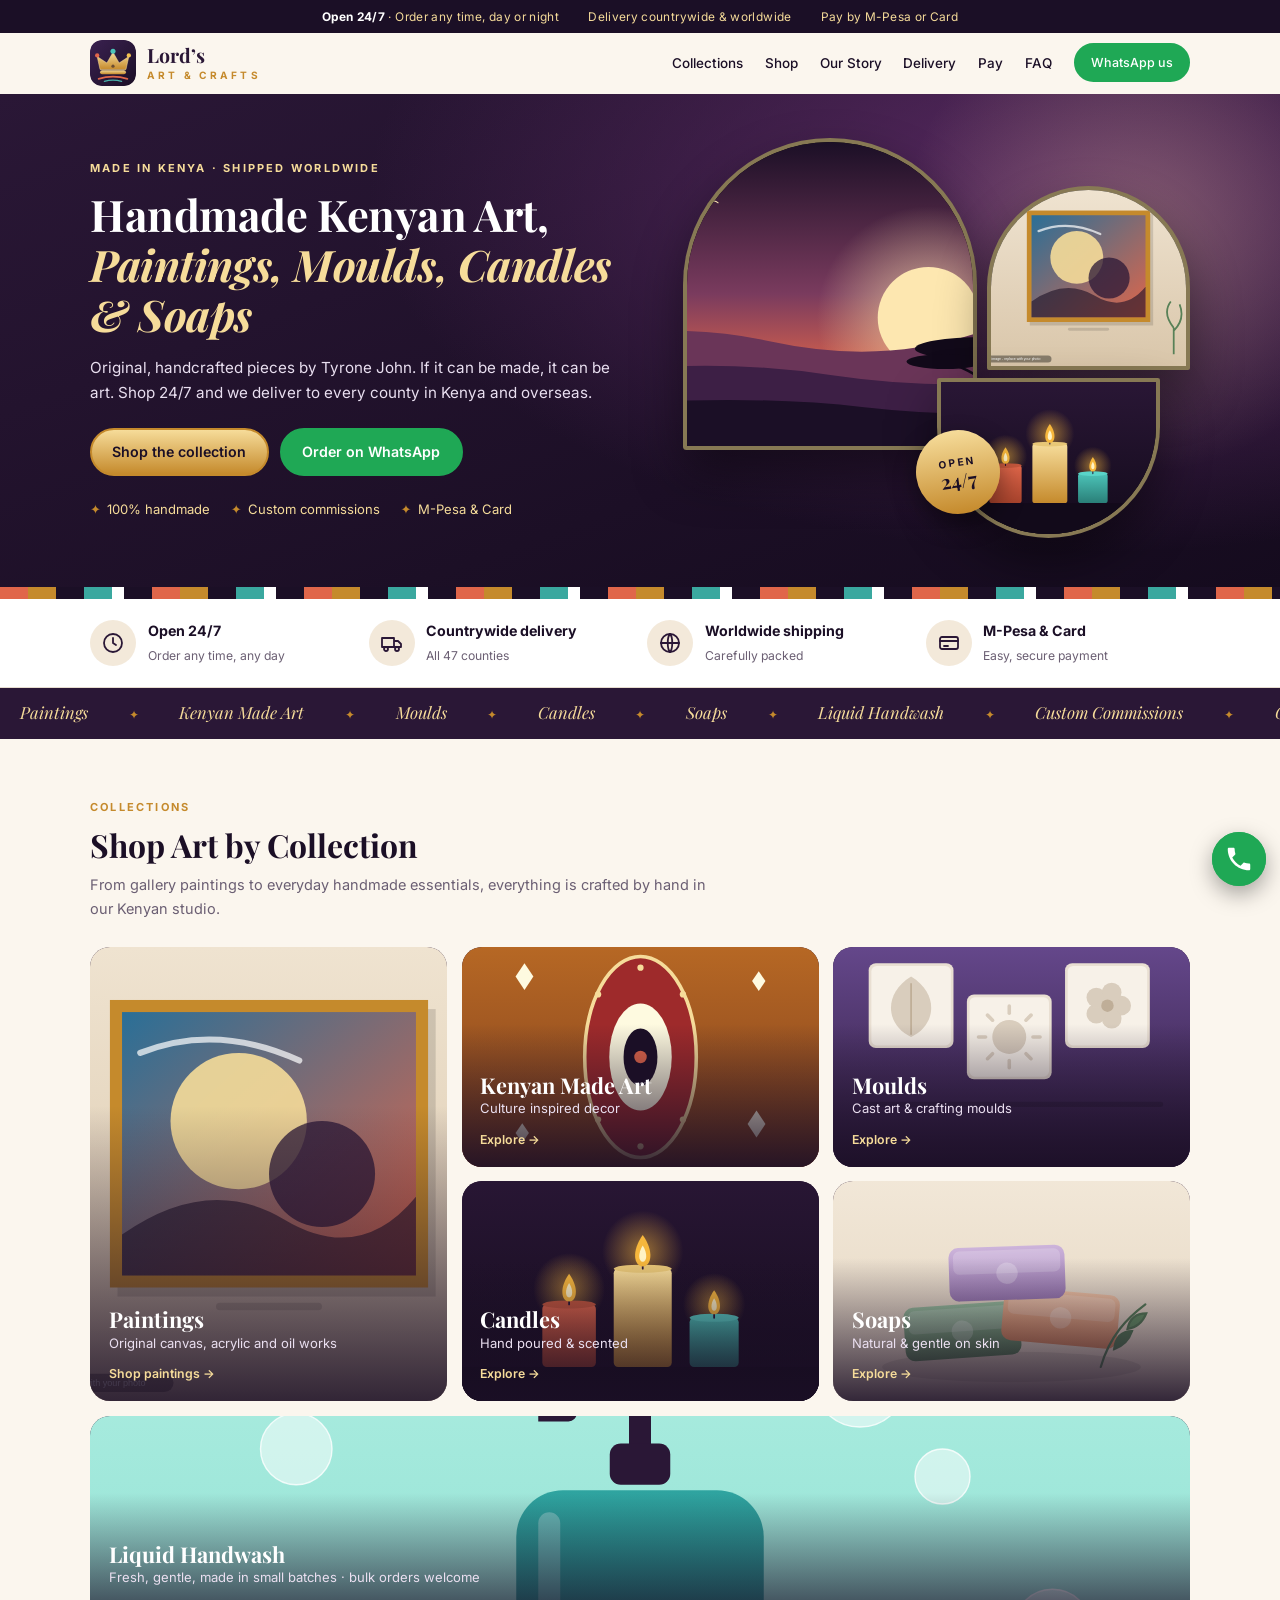
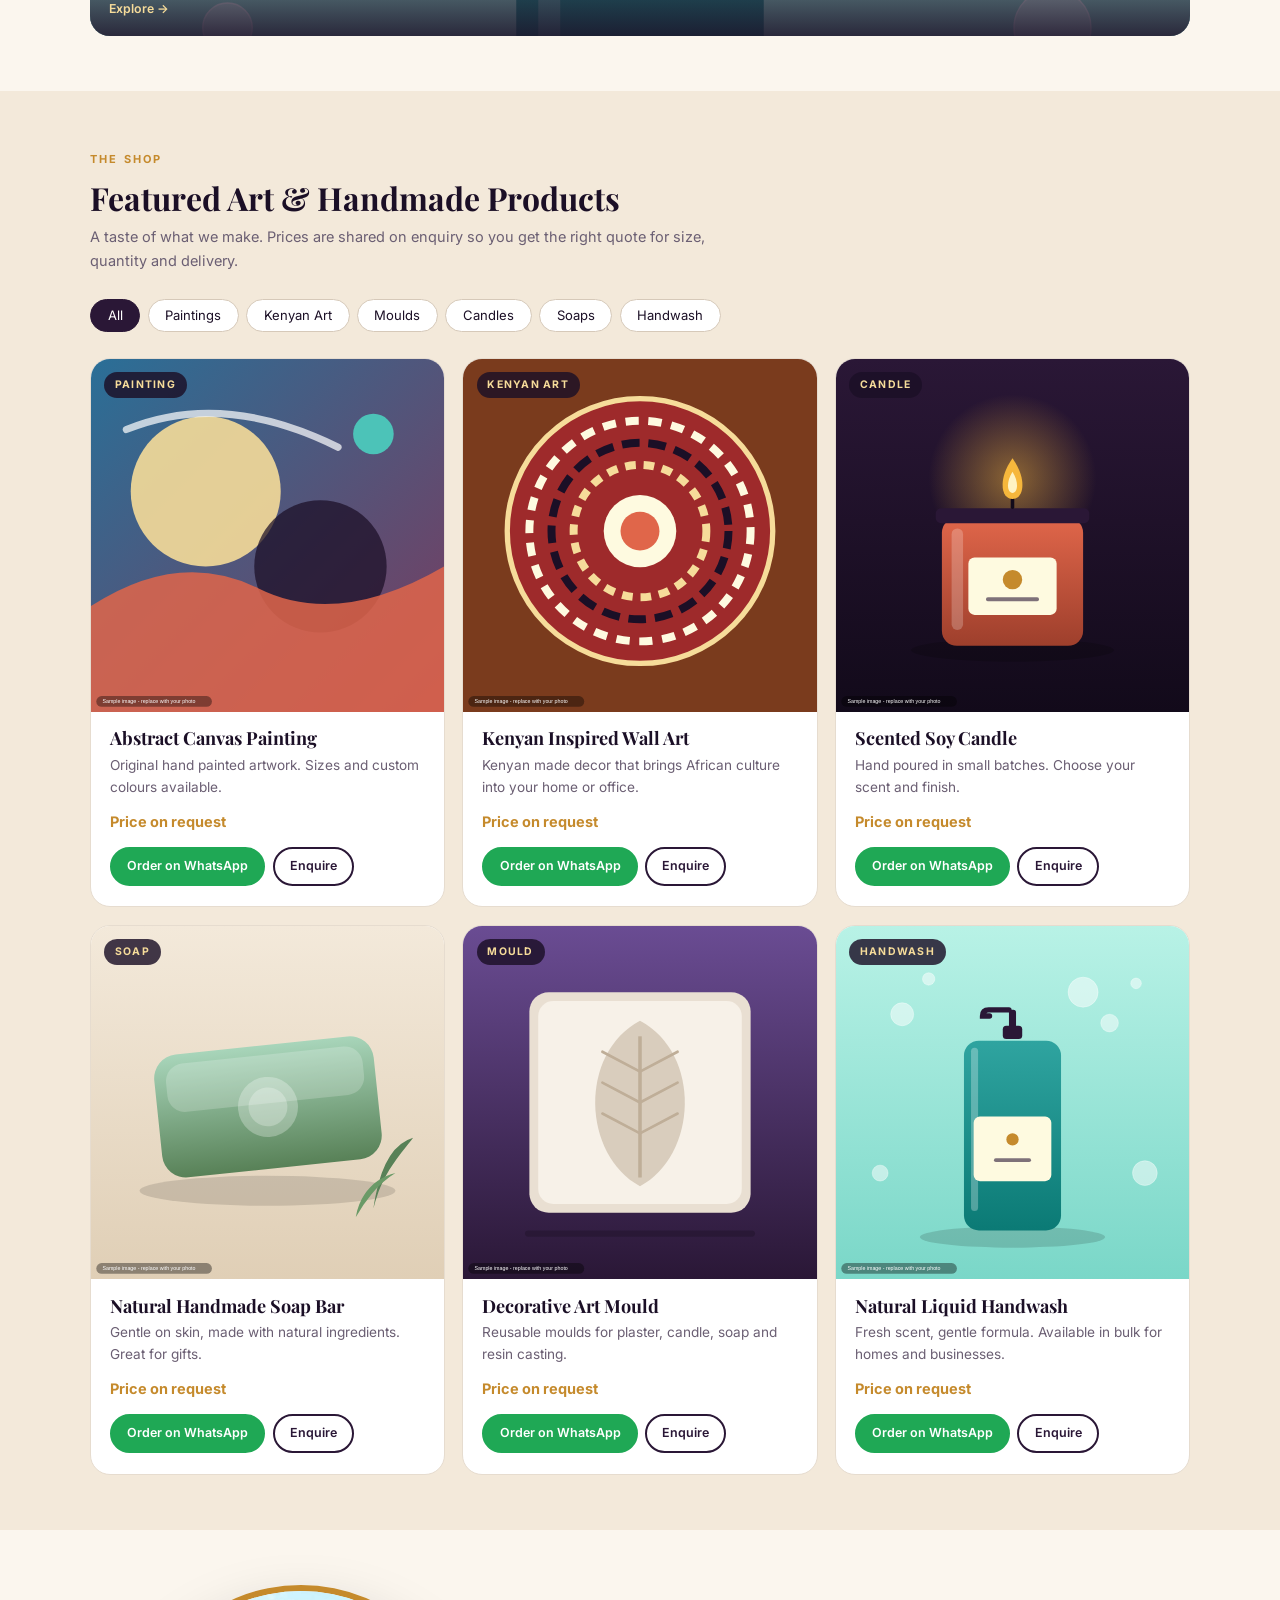
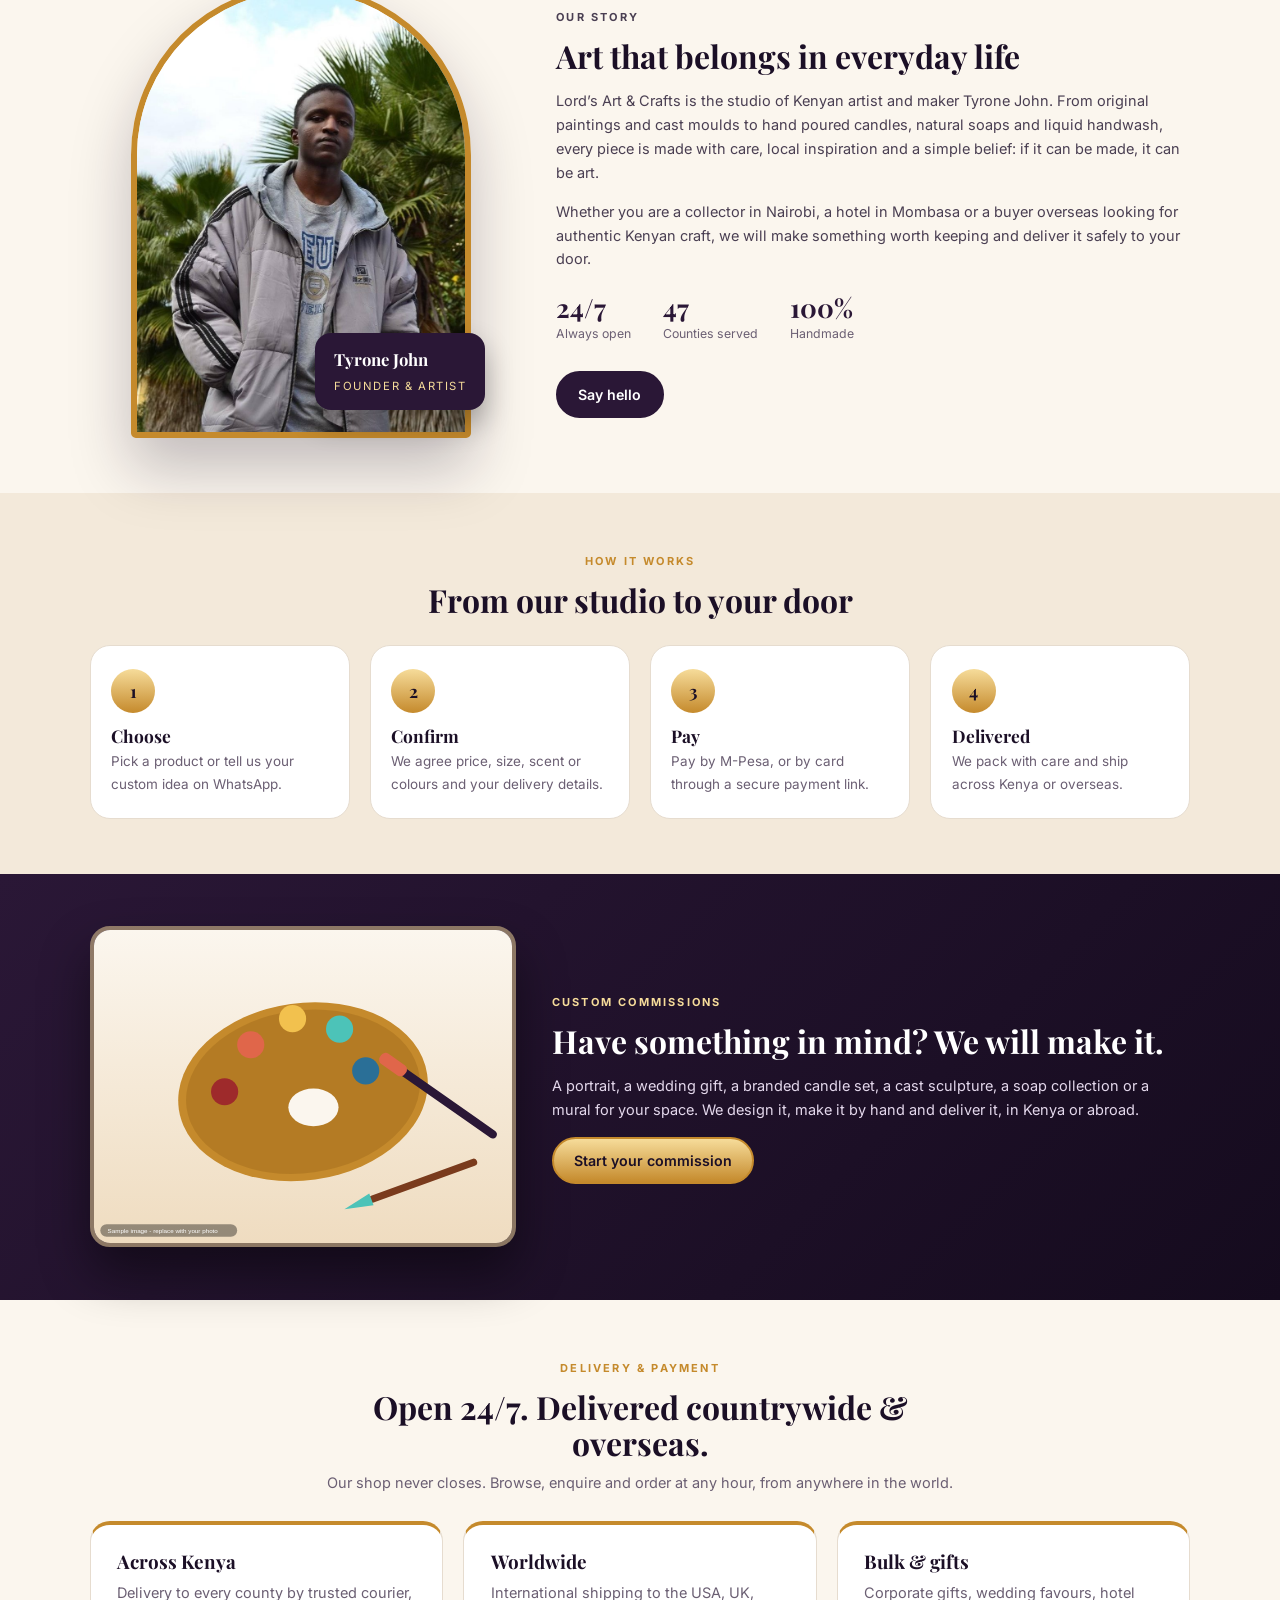
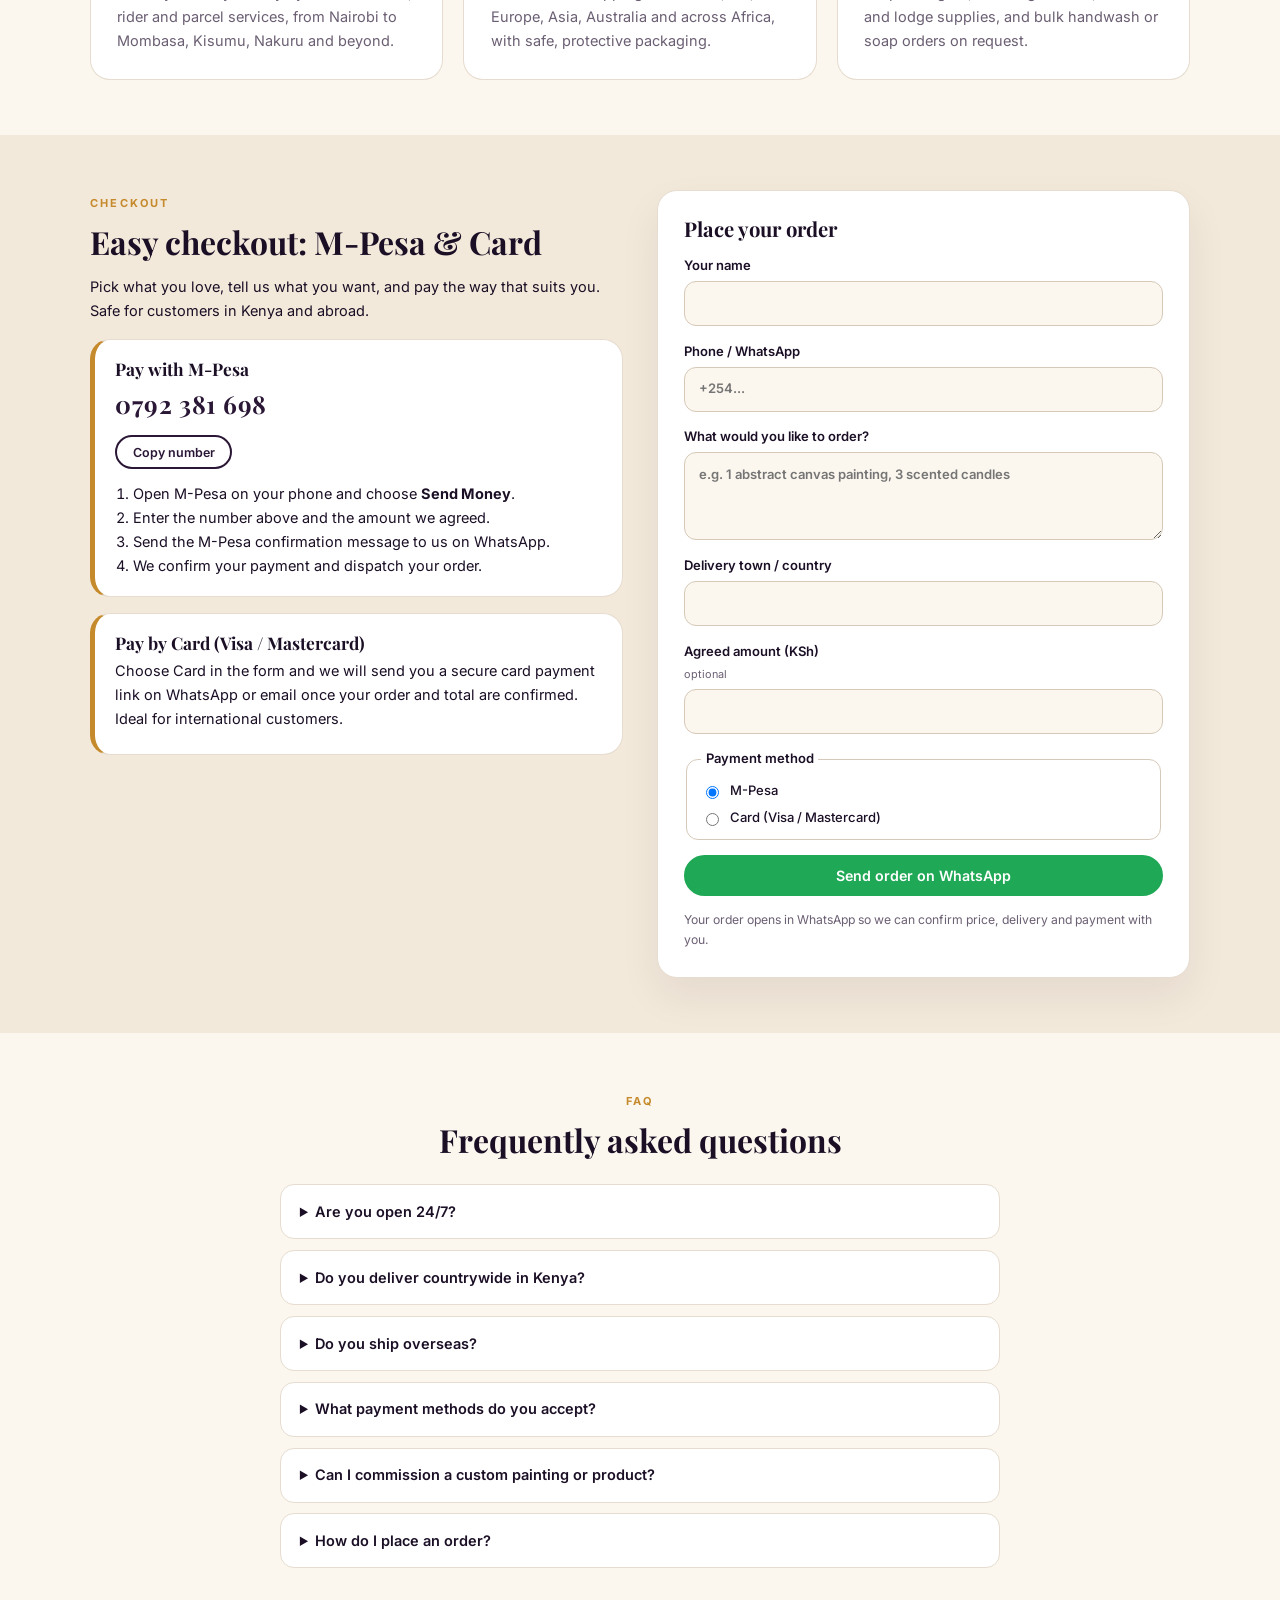
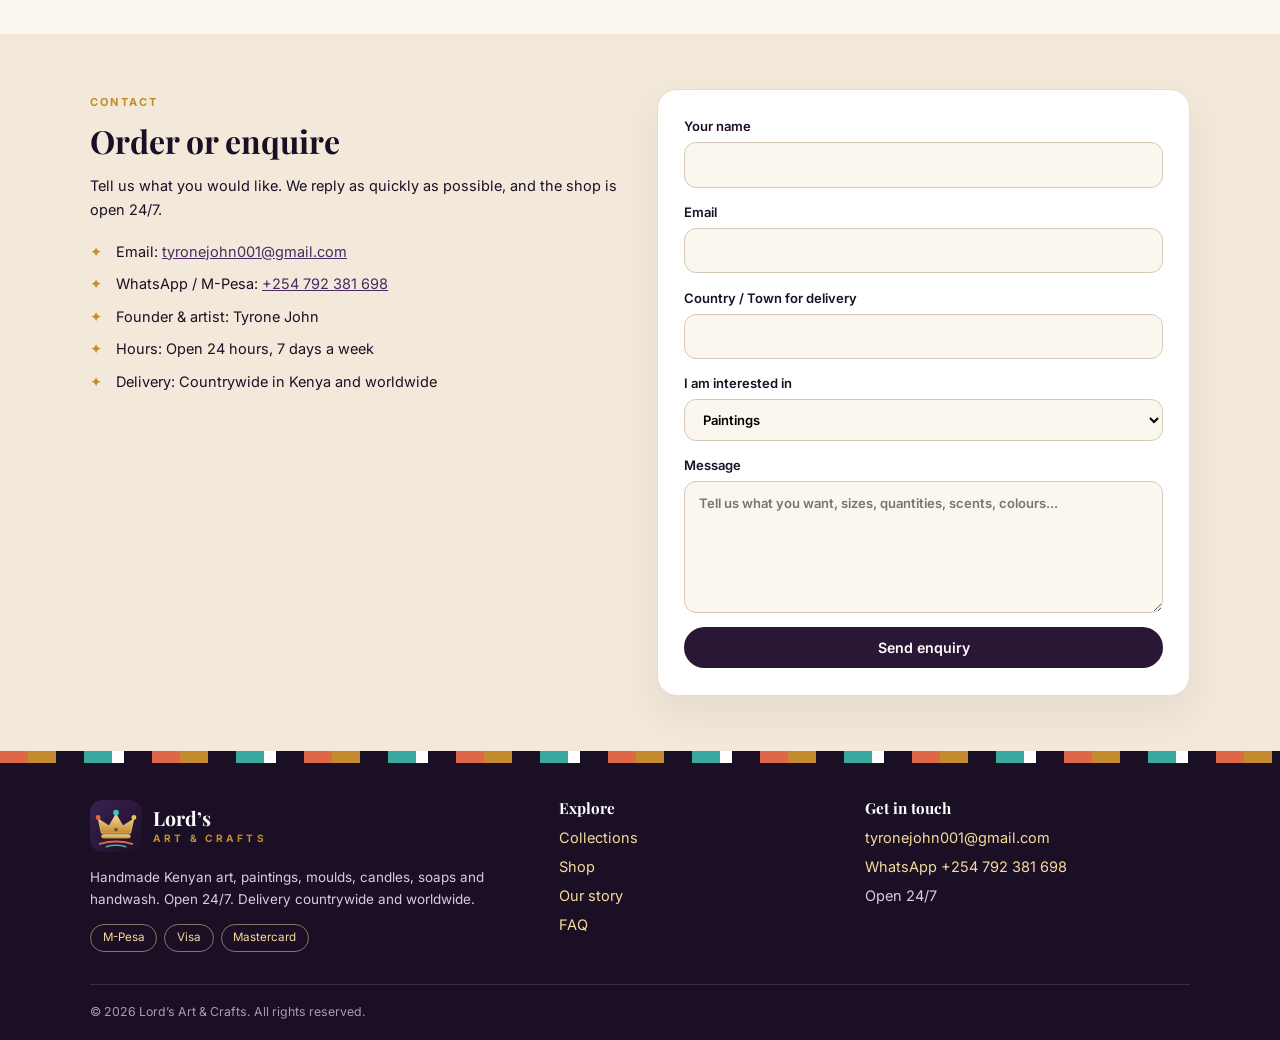
==== commit b2993070: "Update index.html" ====
--- a/lords-art-crafts-website/index.html
+++ b/lords-art-crafts-website/index.html
@@ -34,8 +34,8 @@
   <link rel="preconnect" href="https://fonts.gstatic.com" crossorigin>
   <link href="https://fonts.googleapis.com/css2?family=Inter:wght@400;500;600;700&family=Playfair+Display:ital,wght@0,600;0,700;0,800;1,500&display=swap" rel="stylesheet">
   <script>document.documentElement.className+=' js';</script>
-  <link rel="stylesheet" href="styles.css">
-  <link rel="preload" as="image" href="images/hero.svg">
+  <link rel="stylesheet" href="styles.css?v=3">
+  <link rel="preload" as="image" href="images/hero.svg?v=3">
 
   <script type="application/ld+json">
   {
@@ -145,9 +145,9 @@
           </ul>
         </div>
         <div class="hero-art" aria-hidden="false">
-          <div class="arch a1"><img src="images/hero.svg" width="1600" height="900" alt="Kenyan sunset painting with acacia tree, handmade art for sale" fetchpriority="high"></div>
-          <div class="arch a2"><img src="images/paintings.svg" width="800" height="600" alt="Framed original abstract painting made in Kenya"></div>
-          <div class="arch a3"><img src="images/candles.svg" width="800" height="600" alt="Handmade scented candles from Kenya"></div>
+          <div class="arch a1"><img src="images/hero.svg?v=3" width="1600" height="900" alt="Kenyan sunset painting with acacia tree, handmade art for sale" fetchpriority="high"></div>
+          <div class="arch a2"><img src="images/paintings.svg?v=3" width="800" height="600" alt="Framed original abstract painting made in Kenya"></div>
+          <div class="arch a3"><img src="images/candles.svg?v=3" width="800" height="600" alt="Handmade scented candles from Kenya"></div>
           <div class="seal"><span>Open</span><strong>24/7</strong></div>
         </div>
       </div>
@@ -178,12 +178,12 @@
           <p class="sub">From gallery paintings to everyday handmade essentials, everything is crafted by hand in our Kenyan studio.</p>
         </div>
         <div class="bento">
-          <a class="tile t1 reveal" href="#shop" data-go="paintings"><img src="images/paintings.svg" width="800" height="600" loading="lazy" alt="Original canvas paintings and African art for sale"><div class="cap"><h3>Paintings</h3><p>Original canvas, acrylic and oil works</p><span class="go">Shop paintings &rarr;</span></div></a>
-          <a class="tile t2 reveal" href="#shop" data-go="kenyan"><img src="images/kenyan-art.svg" width="800" height="600" loading="lazy" alt="Kenyan made art and handcrafted decor"><div class="cap"><h3>Kenyan Made Art</h3><p>Culture inspired decor</p><span class="go">Explore &rarr;</span></div></a>
-          <a class="tile t3 reveal" href="#shop" data-go="moulds"><img src="images/moulds.svg" width="800" height="600" loading="lazy" alt="Plaster and silicone art moulds for casting"><div class="cap"><h3>Moulds</h3><p>Cast art &amp; crafting moulds</p><span class="go">Explore &rarr;</span></div></a>
-          <a class="tile t4 reveal" href="#shop" data-go="candles"><img src="images/candles.svg" width="800" height="600" loading="lazy" alt="Hand poured scented candles"><div class="cap"><h3>Candles</h3><p>Hand poured &amp; scented</p><span class="go">Explore &rarr;</span></div></a>
-          <a class="tile t5 reveal" href="#shop" data-go="soaps"><img src="images/soaps.svg" width="800" height="600" loading="lazy" alt="Natural handmade soap bars"><div class="cap"><h3>Soaps</h3><p>Natural &amp; gentle on skin</p><span class="go">Explore &rarr;</span></div></a>
-          <a class="tile t6 reveal" href="#shop" data-go="handwash"><img src="images/handwash.svg" width="800" height="600" loading="lazy" alt="Handmade liquid handwash in pump bottles"><div class="cap"><h3>Liquid Handwash</h3><p>Fresh, gentle, made in small batches &middot; bulk orders welcome</p><span class="go">Explore &rarr;</span></div></a>
+          <a class="tile t1 reveal" href="#shop" data-go="paintings"><img src="images/paintings.svg?v=3" width="800" height="600" loading="lazy" alt="Original canvas paintings and African art for sale"><div class="cap"><h3>Paintings</h3><p>Original canvas, acrylic and oil works</p><span class="go">Shop paintings &rarr;</span></div></a>
+          <a class="tile t2 reveal" href="#shop" data-go="kenyan"><img src="images/kenyan-art.svg?v=3" width="800" height="600" loading="lazy" alt="Kenyan made art and handcrafted decor"><div class="cap"><h3>Kenyan Made Art</h3><p>Culture inspired decor</p><span class="go">Explore &rarr;</span></div></a>
+          <a class="tile t3 reveal" href="#shop" data-go="moulds"><img src="images/moulds.svg?v=3" width="800" height="600" loading="lazy" alt="Plaster and silicone art moulds for casting"><div class="cap"><h3>Moulds</h3><p>Cast art &amp; crafting moulds</p><span class="go">Explore &rarr;</span></div></a>
+          <a class="tile t4 reveal" href="#shop" data-go="candles"><img src="images/candles.svg?v=3" width="800" height="600" loading="lazy" alt="Hand poured scented candles"><div class="cap"><h3>Candles</h3><p>Hand poured &amp; scented</p><span class="go">Explore &rarr;</span></div></a>
+          <a class="tile t5 reveal" href="#shop" data-go="soaps"><img src="images/soaps.svg?v=3" width="800" height="600" loading="lazy" alt="Natural handmade soap bars"><div class="cap"><h3>Soaps</h3><p>Natural &amp; gentle on skin</p><span class="go">Explore &rarr;</span></div></a>
+          <a class="tile t6 reveal" href="#shop" data-go="handwash"><img src="images/handwash.svg?v=3" width="800" height="600" loading="lazy" alt="Handmade liquid handwash in pump bottles"><div class="cap"><h3>Liquid Handwash</h3><p>Fresh, gentle, made in small batches &middot; bulk orders welcome</p><span class="go">Explore &rarr;</span></div></a>
         </div>
       </div>
     </section>
@@ -206,32 +206,32 @@
         </div>
         <div class="products" id="products">
           <article class="product reveal" data-cat="paintings">
-            <div class="pimg"><img src="images/product-1.svg" width="800" height="800" loading="lazy" alt="Abstract canvas painting handmade in Kenya"><span class="badge">Painting</span></div>
+            <div class="pimg"><img src="images/product-1.svg?v=3" width="800" height="800" loading="lazy" alt="Abstract canvas painting handmade in Kenya"><span class="badge">Painting</span></div>
             <div class="pbody"><h3>Abstract Canvas Painting</h3><p>Original hand painted artwork. Sizes and custom colours available.</p><span class="price">Price on request</span>
               <div class="actions"><a class="btn small wa" href="https://wa.me/254792381698?text=Hello%20Lord%27s%20Art%20%26%20Crafts%2C%20I%20would%20like%20to%20order%3A%20Abstract%20Canvas%20Painting.%20Please%20share%20price%20and%20delivery%20details." target="_blank" rel="noopener">Order on WhatsApp</a><a class="btn small outline" href="#contact" data-product="Abstract Canvas Painting">Enquire</a></div></div>
           </article>
           <article class="product reveal" data-cat="kenyan">
-            <div class="pimg"><img src="images/product-2.svg" width="800" height="800" loading="lazy" alt="Kenyan inspired wall art celebrating African culture"><span class="badge">Kenyan Art</span></div>
+            <div class="pimg"><img src="images/product-2.svg?v=3" width="800" height="800" loading="lazy" alt="Kenyan inspired wall art celebrating African culture"><span class="badge">Kenyan Art</span></div>
             <div class="pbody"><h3>Kenyan Inspired Wall Art</h3><p>Kenyan made decor that brings African culture into your home or office.</p><span class="price">Price on request</span>
               <div class="actions"><a class="btn small wa" href="https://wa.me/254792381698?text=Hello%20Lord%27s%20Art%20%26%20Crafts%2C%20I%20would%20like%20to%20order%3A%20Kenyan%20Inspired%20Wall%20Art.%20Please%20share%20price%20and%20delivery%20details." target="_blank" rel="noopener">Order on WhatsApp</a><a class="btn small outline" href="#contact" data-product="Kenyan Inspired Wall Art">Enquire</a></div></div>
           </article>
           <article class="product reveal" data-cat="candles">
-            <div class="pimg"><img src="images/product-3.svg" width="800" height="800" loading="lazy" alt="Scented handmade soy candle"><span class="badge">Candle</span></div>
+            <div class="pimg"><img src="images/product-3.svg?v=3" width="800" height="800" loading="lazy" alt="Scented handmade soy candle"><span class="badge">Candle</span></div>
             <div class="pbody"><h3>Scented Soy Candle</h3><p>Hand poured in small batches. Choose your scent and finish.</p><span class="price">Price on request</span>
               <div class="actions"><a class="btn small wa" href="https://wa.me/254792381698?text=Hello%20Lord%27s%20Art%20%26%20Crafts%2C%20I%20would%20like%20to%20order%3A%20Scented%20Soy%20Candle.%20Please%20share%20price%20and%20delivery%20details." target="_blank" rel="noopener">Order on WhatsApp</a><a class="btn small outline" href="#contact" data-product="Scented Soy Candle">Enquire</a></div></div>
           </article>
           <article class="product reveal" data-cat="soaps">
-            <div class="pimg"><img src="images/product-4.svg" width="800" height="800" loading="lazy" alt="Natural shea and aloe handmade soap bar"><span class="badge">Soap</span></div>
+            <div class="pimg"><img src="images/product-4.svg?v=3" width="800" height="800" loading="lazy" alt="Natural shea and aloe handmade soap bar"><span class="badge">Soap</span></div>
             <div class="pbody"><h3>Natural Handmade Soap Bar</h3><p>Gentle on skin, made with natural ingredients. Great for gifts.</p><span class="price">Price on request</span>
               <div class="actions"><a class="btn small wa" href="https://wa.me/254792381698?text=Hello%20Lord%27s%20Art%20%26%20Crafts%2C%20I%20would%20like%20to%20order%3A%20Natural%20Handmade%20Soap%20Bar.%20Please%20share%20price%20and%20delivery%20details." target="_blank" rel="noopener">Order on WhatsApp</a><a class="btn small outline" href="#contact" data-product="Natural Handmade Soap Bar">Enquire</a></div></div>
           </article>
           <article class="product reveal" data-cat="moulds">
-            <div class="pimg"><img src="images/product-5.svg" width="800" height="800" loading="lazy" alt="Decorative art mould for plaster, candles and soap"><span class="badge">Mould</span></div>
+            <div class="pimg"><img src="images/product-5.svg?v=3" width="800" height="800" loading="lazy" alt="Decorative art mould for plaster, candles and soap"><span class="badge">Mould</span></div>
             <div class="pbody"><h3>Decorative Art Mould</h3><p>Reusable moulds for plaster, candle, soap and resin casting.</p><span class="price">Price on request</span>
               <div class="actions"><a class="btn small wa" href="https://wa.me/254792381698?text=Hello%20Lord%27s%20Art%20%26%20Crafts%2C%20I%20would%20like%20to%20order%3A%20Decorative%20Art%20Mould.%20Please%20share%20price%20and%20delivery%20details." target="_blank" rel="noopener">Order on WhatsApp</a><a class="btn small outline" href="#contact" data-product="Decorative Art Mould">Enquire</a></div></div>
           </article>
           <article class="product reveal" data-cat="handwash">
-            <div class="pimg"><img src="images/product-6.svg" width="800" height="800" loading="lazy" alt="Natural liquid handwash bottle"><span class="badge">Handwash</span></div>
+            <div class="pimg"><img src="images/product-6.svg?v=3" width="800" height="800" loading="lazy" alt="Natural liquid handwash bottle"><span class="badge">Handwash</span></div>
             <div class="pbody"><h3>Natural Liquid Handwash</h3><p>Fresh scent, gentle formula. Available in bulk for homes and businesses.</p><span class="price">Price on request</span>
               <div class="actions"><a class="btn small wa" href="https://wa.me/254792381698?text=Hello%20Lord%27s%20Art%20%26%20Crafts%2C%20I%20would%20like%20to%20order%3A%20Natural%20Liquid%20Handwash.%20Please%20share%20price%20and%20delivery%20details." target="_blank" rel="noopener">Order on WhatsApp</a><a class="btn small outline" href="#contact" data-product="Natural Liquid Handwash">Enquire</a></div></div>
           </article>
@@ -242,7 +242,7 @@
     <section class="section" id="about">
       <div class="wrap about">
         <div class="portrait reveal">
-          <div class="arch-frame"><img src="images/artist.jpg" width="800" height="1200" loading="lazy" alt="Tyrone John, Kenyan artist and founder of Lord's Art &amp; Crafts"></div>
+          <div class="arch-frame"><img src="images/artist.jpg?v=3" width="800" height="1200" loading="lazy" alt="Tyrone John, Kenyan artist and founder of Lord's Art &amp; Crafts"></div>
           <div class="tag"><strong>Tyrone John</strong><span>Founder &amp; Artist</span></div>
         </div>
         <div class="about-copy reveal">
@@ -277,7 +277,7 @@
 
     <section class="band" id="custom">
       <div class="wrap band-in">
-        <img class="band-img reveal" src="images/custom.svg" width="800" height="600" loading="lazy" alt="Artist palette and brushes for custom art commissions">
+        <img class="band-img reveal" src="images/custom.svg?v=3" width="800" height="600" loading="lazy" alt="Artist palette and brushes for custom art commissions">
         <div class="reveal">
           <p class="kicker light">Custom commissions</p>
           <h2>Have something in mind? We will make it.</h2>
@@ -415,6 +415,6 @@
     <svg viewBox="0 0 24 24" width="30" height="30" aria-hidden="true"><path fill="#fff" d="M6.62 10.79c1.44 2.83 3.76 5.14 6.59 6.59l2.2-2.2c.27-.27.67-.36 1.02-.24 1.12.37 2.33.57 3.57.57.55 0 1 .45 1 1V20c0 .55-.45 1-1 1-9.39 0-17-7.61-17-17 0-.55.45-1 1-1h3.5c.55 0 1 .45 1 1 0 1.25.2 2.45.57 3.57.11.35.03.74-.25 1.02l-2.2 2.2z"/></svg>
   </a>
 
-  <script src="script.js" defer></script>
+  <script src="script.js?v=3" defer></script>
 </body>
 </html>
--- a/lords-art-crafts-website/styles.css
+++ b/lords-art-crafts-website/styles.css
@@ -5,13 +5,13 @@
   --sans:"Inter",system-ui,-apple-system,"Segoe UI",Roboto,Arial,sans-serif;
 }
 *{box-sizing:border-box}
-html{scroll-behavior:smooth;scroll-padding-top:84px}
-body{margin:0;font-family:var(--sans);color:var(--ink);background:var(--cream);line-height:1.65;-webkit-font-smoothing:antialiased}
+html{scroll-behavior:smooth;scroll-padding-top:72px;font-size:14.5px;-webkit-text-size-adjust:100%;text-size-adjust:100%}
+body{margin:0;overflow-x:hidden;font-family:var(--sans);color:var(--ink);background:var(--cream);line-height:1.65;-webkit-font-smoothing:antialiased}
 img{max-width:100%;height:auto;display:block}
 a{color:var(--plum2)}
 h1,h2,h3,h4{font-family:var(--serif);line-height:1.15;margin:0 0 .6rem}
-.wrap{width:min(1180px,100% - 2.4rem);margin-inline:auto}
-.narrow{width:min(780px,100% - 2.4rem)}
+.wrap{width:min(1100px,100% - 2rem);margin-inline:auto}
+.narrow{width:min(720px,100% - 2rem)}
 .hidden{display:none}
 .center{text-align:center}
 .skip{position:absolute;left:-999px;top:0;background:var(--ink);color:#fff;padding:.5rem 1rem;z-index:200}
@@ -23,11 +23,11 @@
 .topbar b{color:#fff}
 .site-header{position:sticky;top:0;z-index:100;background:rgba(251,246,238,.92);backdrop-filter:blur(10px);border-bottom:1px solid transparent;transition:.25s}
 .site-header.scrolled{border-bottom-color:var(--line);box-shadow:0 8px 24px rgba(27,15,38,.08)}
-.bar{display:flex;align-items:center;justify-content:space-between;padding:.7rem 0}
+.bar{display:flex;align-items:center;justify-content:space-between;padding:.5rem 0}
 .brand{display:flex;align-items:center;gap:.75rem;text-decoration:none;color:var(--ink)}
 .brand img{border-radius:12px;flex:none}
 .brand-text{display:flex;flex-direction:column;line-height:1}
-.brand-text strong{font-family:var(--serif);font-size:1.55rem;color:var(--plum)}
+.brand-text strong{font-family:var(--serif);font-size:1.35rem;color:var(--plum)}
 .brand-text small{font-size:.7rem;letter-spacing:.32em;text-transform:uppercase;color:var(--gold);font-weight:700;margin-top:.3rem}
 .brand.light .brand-text strong{color:#fff}
 .nav{display:flex;align-items:center;gap:1.5rem}
@@ -37,7 +37,7 @@
 .menu-btn{display:none;background:none;border:1px solid var(--line);border-radius:10px;font-size:1.4rem;padding:.2rem .65rem;cursor:pointer;color:var(--ink)}
 
 /* buttons */
-.btn{display:inline-block;background:var(--plum);color:#fff!important;text-decoration:none;border:2px solid var(--plum);padding:.85rem 1.7rem;border-radius:999px;font-weight:600;cursor:pointer;font-size:.98rem;transition:.2s;font-family:var(--sans)}
+.btn{display:inline-block;background:var(--plum);color:#fff!important;text-decoration:none;border:2px solid var(--plum);padding:.7rem 1.4rem;border-radius:999px;font-weight:600;cursor:pointer;font-size:.98rem;transition:.2s;font-family:var(--sans)}
 .btn:hover{background:var(--plum2);border-color:var(--plum2);transform:translateY(-2px)}
 .btn.small{padding:.5rem 1.05rem;font-size:.86rem}
 .btn.gold{background:linear-gradient(180deg,#f6dc9a,#c58a2c);border-color:#c58a2c;color:var(--ink)!important}
@@ -50,24 +50,24 @@
 /* hero */
 .hero{position:relative;background:radial-gradient(1200px 600px at 85% 20%,#5a2a63 0%,transparent 60%),linear-gradient(160deg,#2a1736,#150b1e);color:#fff;overflow:hidden}
 .hero-glow{position:absolute;width:520px;height:520px;right:-120px;top:-120px;border-radius:50%;background:radial-gradient(circle,rgba(246,220,154,.28),transparent 65%)}
-.hero-grid{position:relative;display:grid;grid-template-columns:1.05fr 1fr;gap:3rem;align-items:center;padding:4.5rem 0 5rem}
+.hero-grid{position:relative;display:grid;grid-template-columns:1.1fr 1fr;gap:2.5rem;align-items:center;padding:3rem 0 3.4rem}
 .kicker{display:inline-block;text-transform:uppercase;letter-spacing:.2em;font-size:.76rem;font-weight:700;color:var(--gold);margin:0 0 .8rem}
 .kicker.light{color:var(--gold-l)}
-.hero h1{font-size:clamp(2.2rem,5vw,3.9rem);margin:0 0 1.1rem;letter-spacing:-.01em}
+.hero h1{font-size:clamp(1.9rem,4vw,3rem);margin:0 0 1.1rem;letter-spacing:-.01em}
 .hero h1 em{font-style:italic;color:var(--gold-l)}
-.lead{font-size:1.15rem;max-width:52ch;color:#e9dff0;margin:0 0 1.6rem}
+.lead{font-size:1.05rem;max-width:52ch;color:#e9dff0;margin:0 0 1.6rem}
 .cta-row{display:flex;gap:.8rem;flex-wrap:wrap}
 .hero-points{list-style:none;display:flex;gap:1.4rem;flex-wrap:wrap;padding:0;margin:1.6rem 0 0;color:var(--gold-l);font-size:.9rem}
 .hero-points li::before{content:"\2726";margin-right:.45rem;color:var(--gold)}
-.hero-art{position:relative;height:520px}
+.hero-art{position:relative;height:400px}
 .arch{position:absolute;overflow:hidden;border:4px solid rgba(246,220,154,.55);box-shadow:0 24px 50px rgba(0,0,0,.45);background:#000}
 .arch img{width:100%;height:100%;object-fit:cover}
 .a1{left:0;top:0;width:58%;height:78%;border-radius:999px 999px 24px 24px}
 .a2{right:0;top:12%;width:40%;height:46%;border-radius:999px 999px 20px 20px}
 .a3{right:6%;bottom:0;width:44%;height:40%;border-radius:20px 20px 999px 999px}
-.seal{position:absolute;left:46%;bottom:6%;width:104px;height:104px;border-radius:50%;background:linear-gradient(180deg,#f6dc9a,#c58a2c);color:var(--ink);display:grid;place-content:center;text-align:center;box-shadow:0 10px 24px rgba(0,0,0,.4);transform:rotate(-8deg)}
+.seal{position:absolute;left:46%;bottom:6%;width:84px;height:84px;border-radius:50%;background:linear-gradient(180deg,#f6dc9a,#c58a2c);color:var(--ink);display:grid;place-content:center;text-align:center;box-shadow:0 10px 24px rgba(0,0,0,.4);transform:rotate(-8deg)}
 .seal span{font-size:.7rem;letter-spacing:.2em;text-transform:uppercase;font-weight:700}
-.seal strong{font-family:var(--serif);font-size:1.7rem;line-height:1}
+.seal strong{font-family:var(--serif);font-size:1.35rem;line-height:1}
 .pattern{height:12px;background:repeating-linear-gradient(90deg,var(--terra) 0 28px,var(--gold) 28px 56px,var(--ink) 56px 84px,var(--teal) 84px 112px,#fff 112px 124px,var(--ink) 124px 152px)}
 
 /* trust */
@@ -87,15 +87,15 @@
 @keyframes slide{to{transform:translateX(-50%)}}
 
 /* sections */
-.section{padding:5.5rem 0}
+.section{padding:3.8rem 0}
 .sand{background:var(--sand)}
-.head{max-width:680px;margin-bottom:2.4rem}
+.head{max-width:640px;margin-bottom:1.8rem}
 .head.center{margin-inline:auto;text-align:center}
-h2{font-size:clamp(1.8rem,3.6vw,2.7rem)}
+h2{font-size:clamp(1.55rem,3vw,2.2rem)}
 .sub{color:var(--muted);margin:0}
 
 /* bento collections */
-.bento{display:grid;grid-template-columns:repeat(3,1fr);grid-auto-rows:270px;gap:1.1rem}
+.bento{display:grid;grid-template-columns:repeat(3,1fr);grid-auto-rows:220px;gap:1rem}
 .tile{position:relative;border-radius:var(--radius);overflow:hidden;text-decoration:none;color:#fff;background:var(--plum)}
 .tile img{position:absolute;inset:0;width:100%;height:100%;object-fit:cover;transition:transform .6s}
 .tile:hover img{transform:scale(1.07)}
@@ -112,7 +112,7 @@
 .filters{display:flex;flex-wrap:wrap;gap:.5rem;margin-bottom:1.8rem}
 .chip{border:1px solid #d6c9b9;background:#fff;padding:.5rem 1.15rem;border-radius:999px;cursor:pointer;font-size:.9rem;font-family:var(--sans);color:var(--ink);transition:.2s}
 .chip.active,.chip:hover{background:var(--plum);color:#fff;border-color:var(--plum)}
-.products{display:grid;grid-template-columns:repeat(3,1fr);gap:1.5rem}
+.products{display:grid;grid-template-columns:repeat(3,1fr);gap:1.2rem}
 .product{background:#fff;border-radius:var(--radius);overflow:hidden;border:1px solid var(--line);transition:.3s}
 .product:hover{transform:translateY(-6px);box-shadow:0 22px 40px rgba(27,15,38,.14)}
 .product.is-hidden{display:none}
@@ -127,8 +127,8 @@
 .actions{display:flex;gap:.5rem;flex-wrap:wrap}
 
 /* about */
-.about{display:grid;grid-template-columns:.9fr 1.1fr;gap:4rem;align-items:center}
-.portrait{position:relative;max-width:440px;margin-inline:auto;width:100%}
+.about{display:grid;grid-template-columns:.8fr 1.2fr;gap:3rem;align-items:center}
+.portrait{position:relative;max-width:340px;margin-inline:auto;width:100%}
 .arch-frame{border-radius:999px 999px 28px 28px;overflow:hidden;border:6px solid var(--gold);box-shadow:0 30px 60px rgba(27,15,38,.25);aspect-ratio:3/4}
 .arch-frame img{width:100%;height:100%;object-fit:cover;object-position:center 12%}
 .tag{position:absolute;right:-14px;bottom:28px;background:var(--plum);color:#fff;padding:.9rem 1.3rem;border-radius:16px;box-shadow:0 14px 28px rgba(0,0,0,.3)}
@@ -136,7 +136,7 @@
 .tag span{font-size:.78rem;color:var(--gold-l);letter-spacing:.14em;text-transform:uppercase}
 .about-copy p{color:#4a3f52}
 .stats{display:flex;gap:2.2rem;margin:1.6rem 0 1.8rem;flex-wrap:wrap}
-.stats strong{display:block;font-family:var(--serif);font-size:2.2rem;color:var(--plum);line-height:1}
+.stats strong{display:block;font-family:var(--serif);font-size:1.8rem;color:var(--plum);line-height:1}
 .stats span{font-size:.85rem;color:var(--muted)}
 
 /* steps */
@@ -147,8 +147,8 @@
 .steps p{margin:0;color:var(--muted);font-size:.93rem}
 
 /* band */
-.band{background:linear-gradient(135deg,#2a1736,#150b1e);color:#fff;padding:5rem 0}
-.band-in{display:grid;grid-template-columns:1fr 1.1fr;gap:3.5rem;align-items:center}
+.band{background:linear-gradient(135deg,#2a1736,#150b1e);color:#fff;padding:3.6rem 0}
+.band-in{display:grid;grid-template-columns:.8fr 1.2fr;gap:2.5rem;align-items:center}
 .band-img{border-radius:var(--radius);border:4px solid rgba(246,220,154,.5);box-shadow:0 26px 50px rgba(0,0,0,.45)}
 .band p{color:#e4d8ec}
 
@@ -159,12 +159,12 @@
 .info p{margin:0;color:var(--muted)}
 
 /* checkout, forms */
-.two{display:grid;grid-template-columns:1fr 1fr;gap:3rem}
+.two{display:grid;grid-template-columns:1fr 1fr;gap:2.4rem}
 .two.top{align-items:start}
 .pay-box{background:#fff;border:1px solid var(--line);border-left:5px solid var(--gold);border-radius:var(--radius);padding:1.3rem 1.4rem;margin:1.1rem 0}
 .pay-box h3{margin:0 0 .4rem;font-size:1.2rem}
 .pay-box p{margin:.3rem 0}
-.pay-box .num{font-family:var(--serif);font-size:2.1rem;font-weight:700;letter-spacing:.03em;color:var(--plum);margin:.2rem 0 .7rem}
+.pay-box .num{font-family:var(--serif);font-size:1.7rem;font-weight:700;letter-spacing:.03em;color:var(--plum);margin:.2rem 0 .7rem}
 .pay-box ol{padding-left:1.2rem;margin:.9rem 0 0}
 .form{display:grid;gap:1rem;background:#fff;border:1px solid var(--line);padding:1.8rem;border-radius:var(--radius);box-shadow:0 18px 40px rgba(27,15,38,.07)}
 .form h3{margin:0;font-size:1.4rem}
@@ -187,7 +187,7 @@
 details p{margin:.7rem 0 0;color:var(--muted)}
 
 /* footer */
-.site-footer{background:var(--ink);color:#d9cde2;padding:3.5rem 0 1.6rem}
+.site-footer{background:var(--ink);color:#d9cde2;padding:2.6rem 0 1.2rem}
 .site-footer a{color:var(--gold-l);text-decoration:none;display:block;margin:.35rem 0}
 .site-footer a:hover{text-decoration:underline}
 .foot{display:grid;grid-template-columns:1.6fr 1fr 1.2fr;gap:2.4rem}
@@ -197,7 +197,7 @@
 .pills span{border:1px solid rgba(246,220,154,.5);color:var(--gold-l);padding:.25rem .8rem;border-radius:999px;font-size:.8rem}
 .legal{margin-top:2.2rem;padding-top:1.2rem;border-top:1px solid rgba(255,255,255,.12);font-size:.85rem;color:#a99bb5}
 
-.wa-float{position:fixed;right:1rem;bottom:1rem;z-index:150;width:60px;height:60px;border-radius:50%;background:#1fa855;display:grid;place-items:center;box-shadow:0 8px 22px rgba(0,0,0,.35)}
+.wa-float{position:fixed;right:1rem;bottom:1rem;z-index:150;width:54px;height:54px;border-radius:50%;background:#1fa855;display:grid;place-items:center;box-shadow:0 8px 22px rgba(0,0,0,.35)}
 .wa-float::before{content:"";position:absolute;inset:0;border-radius:50%;border:2px solid #1fa855;animation:pulse 2.4s infinite}
 .wa-float:hover{background:#178a45}
 @keyframes pulse{0%{transform:scale(1);opacity:.8}100%{transform:scale(1.6);opacity:0}}
@@ -208,7 +208,7 @@
 
 @media (max-width:980px){
   .hero-grid{grid-template-columns:1fr;padding:3rem 0 3.5rem}
-  .hero-art{height:430px;max-width:560px;margin-inline:auto;width:100%}
+  .hero-art{height:360px;max-width:520px;margin-inline:auto;width:100%}
   .about,.band-in,.two{grid-template-columns:1fr;gap:2.4rem}
   .steps,.trust-grid{grid-template-columns:repeat(2,1fr)}
   .products,.cards3{grid-template-columns:repeat(2,1fr)}
@@ -226,15 +226,16 @@
   .bento{grid-template-columns:1fr 1fr;grid-auto-rows:210px}
   .t1{grid-row:span 1;grid-column:span 2}
   .t6{grid-column:span 2}
-  .section{padding:3.6rem 0}
+  .section{padding:2.8rem 0}
   .tag{right:6px}
 }
 @media (max-width:540px){
   .products,.cards3,.steps{grid-template-columns:1fr}
   .trust-grid{grid-template-columns:1fr 1fr;gap:.8rem}
-  .hero-art{height:360px}
-  .seal{width:84px;height:84px}
-  .seal strong{font-size:1.35rem}
+  .hero-art{height:300px}
+  .seal{width:70px;height:70px}
+  .seal strong{font-size:1.1rem}
+  .seal span{font-size:.6rem}
   .foot{grid-template-columns:1fr}
   .f-brand{grid-column:auto}
   .bento{grid-auto-rows:190px}
